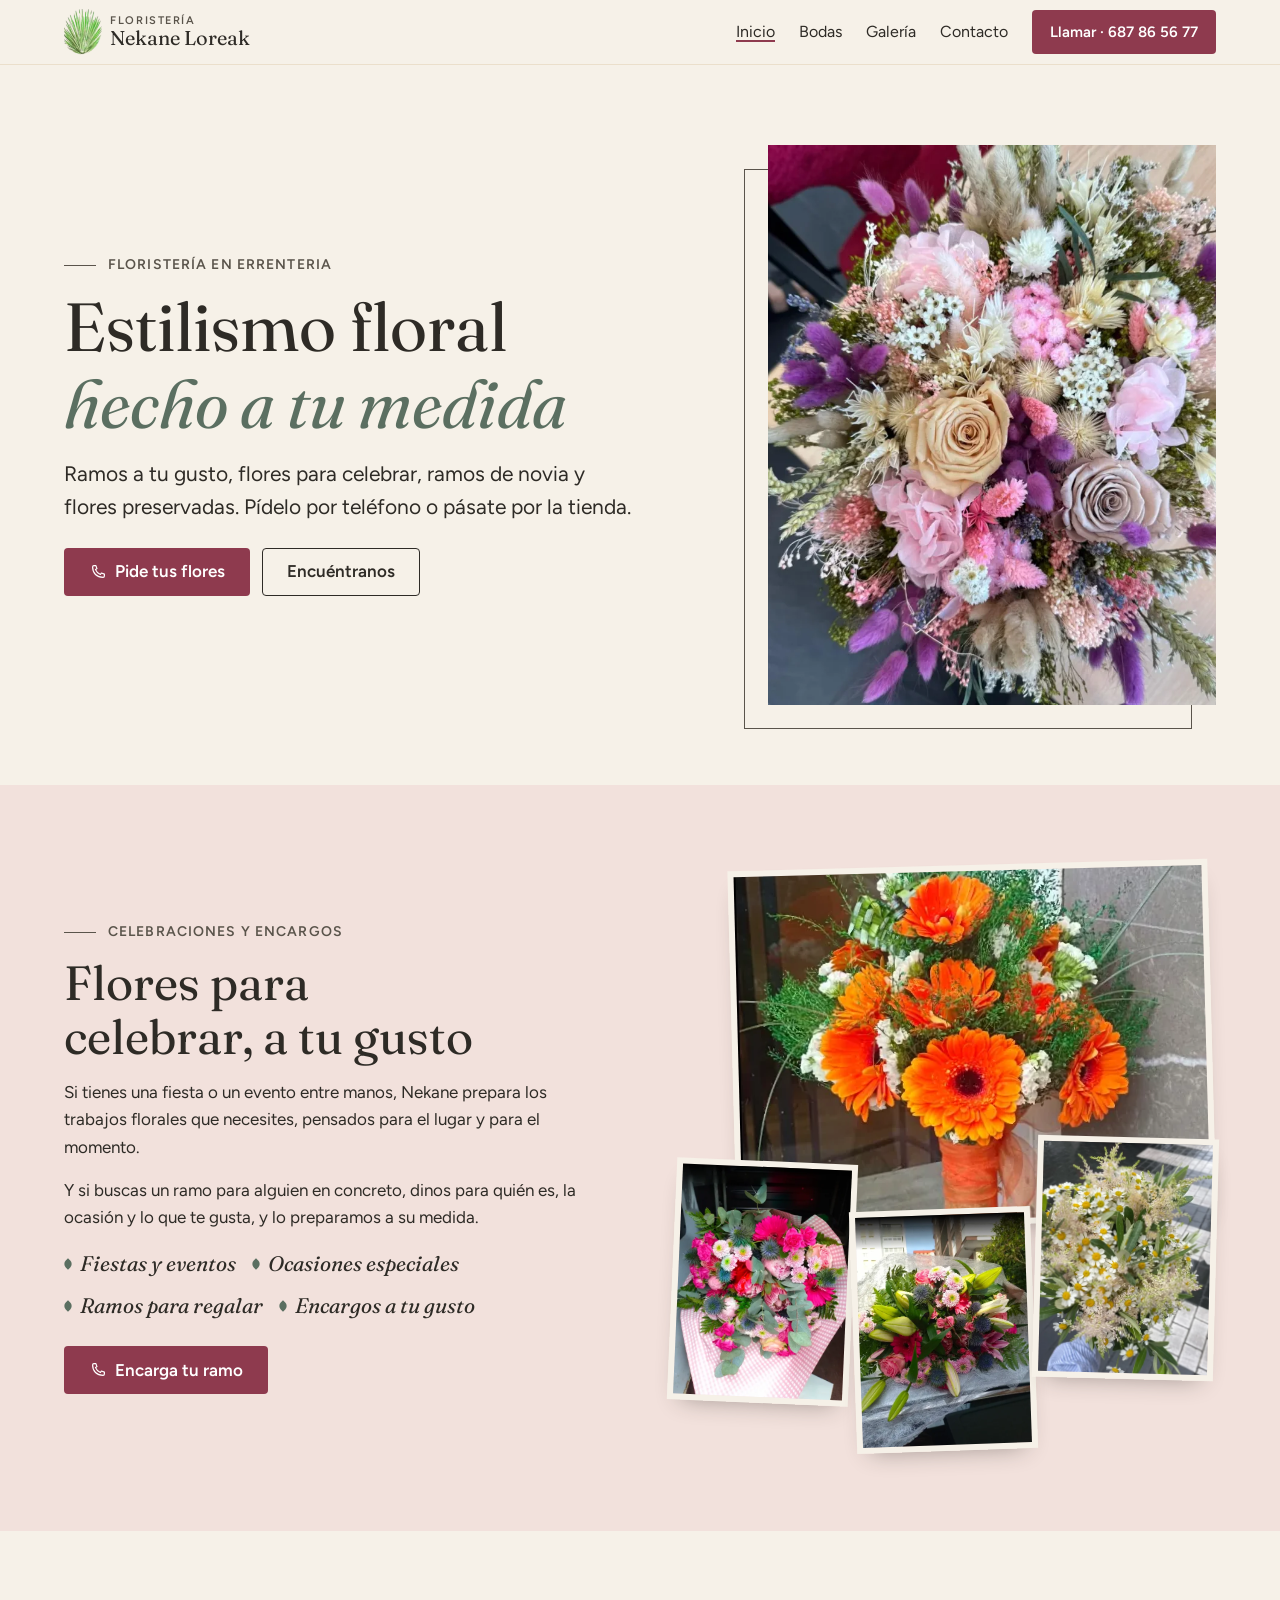
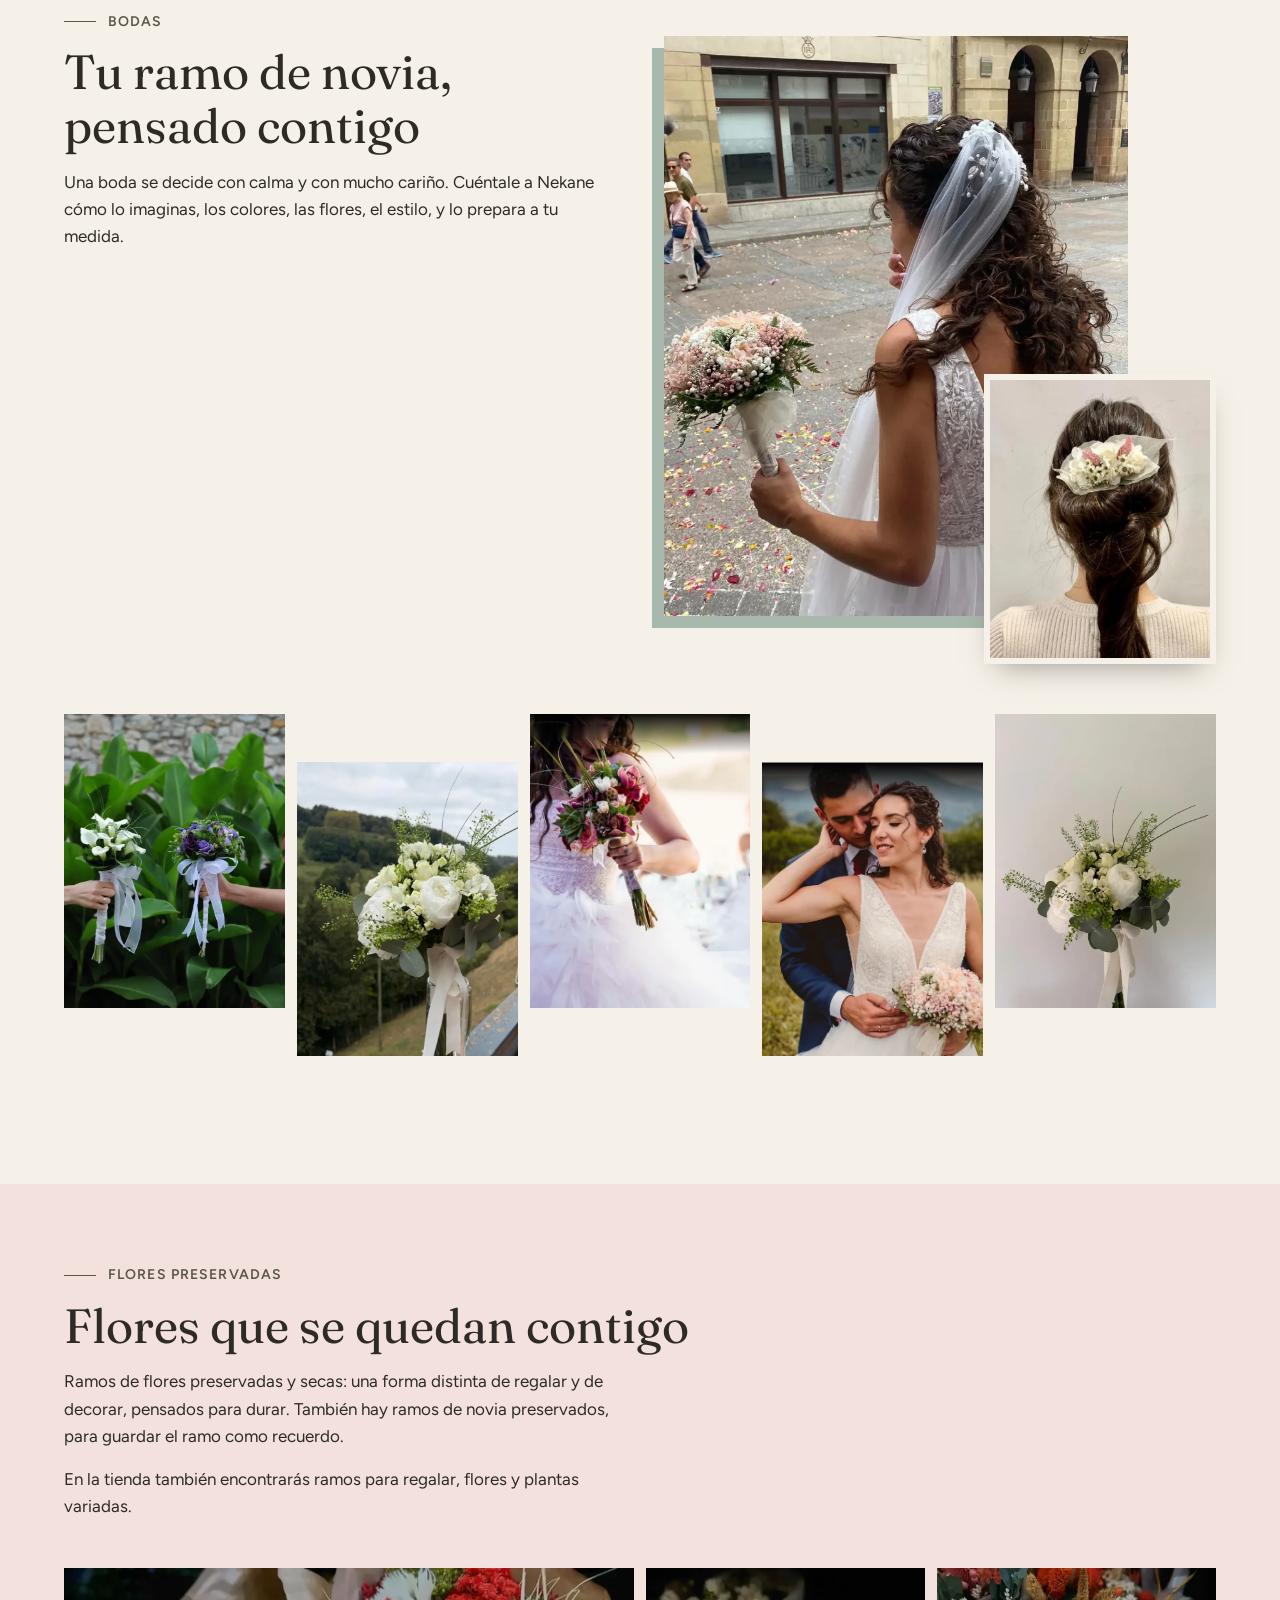
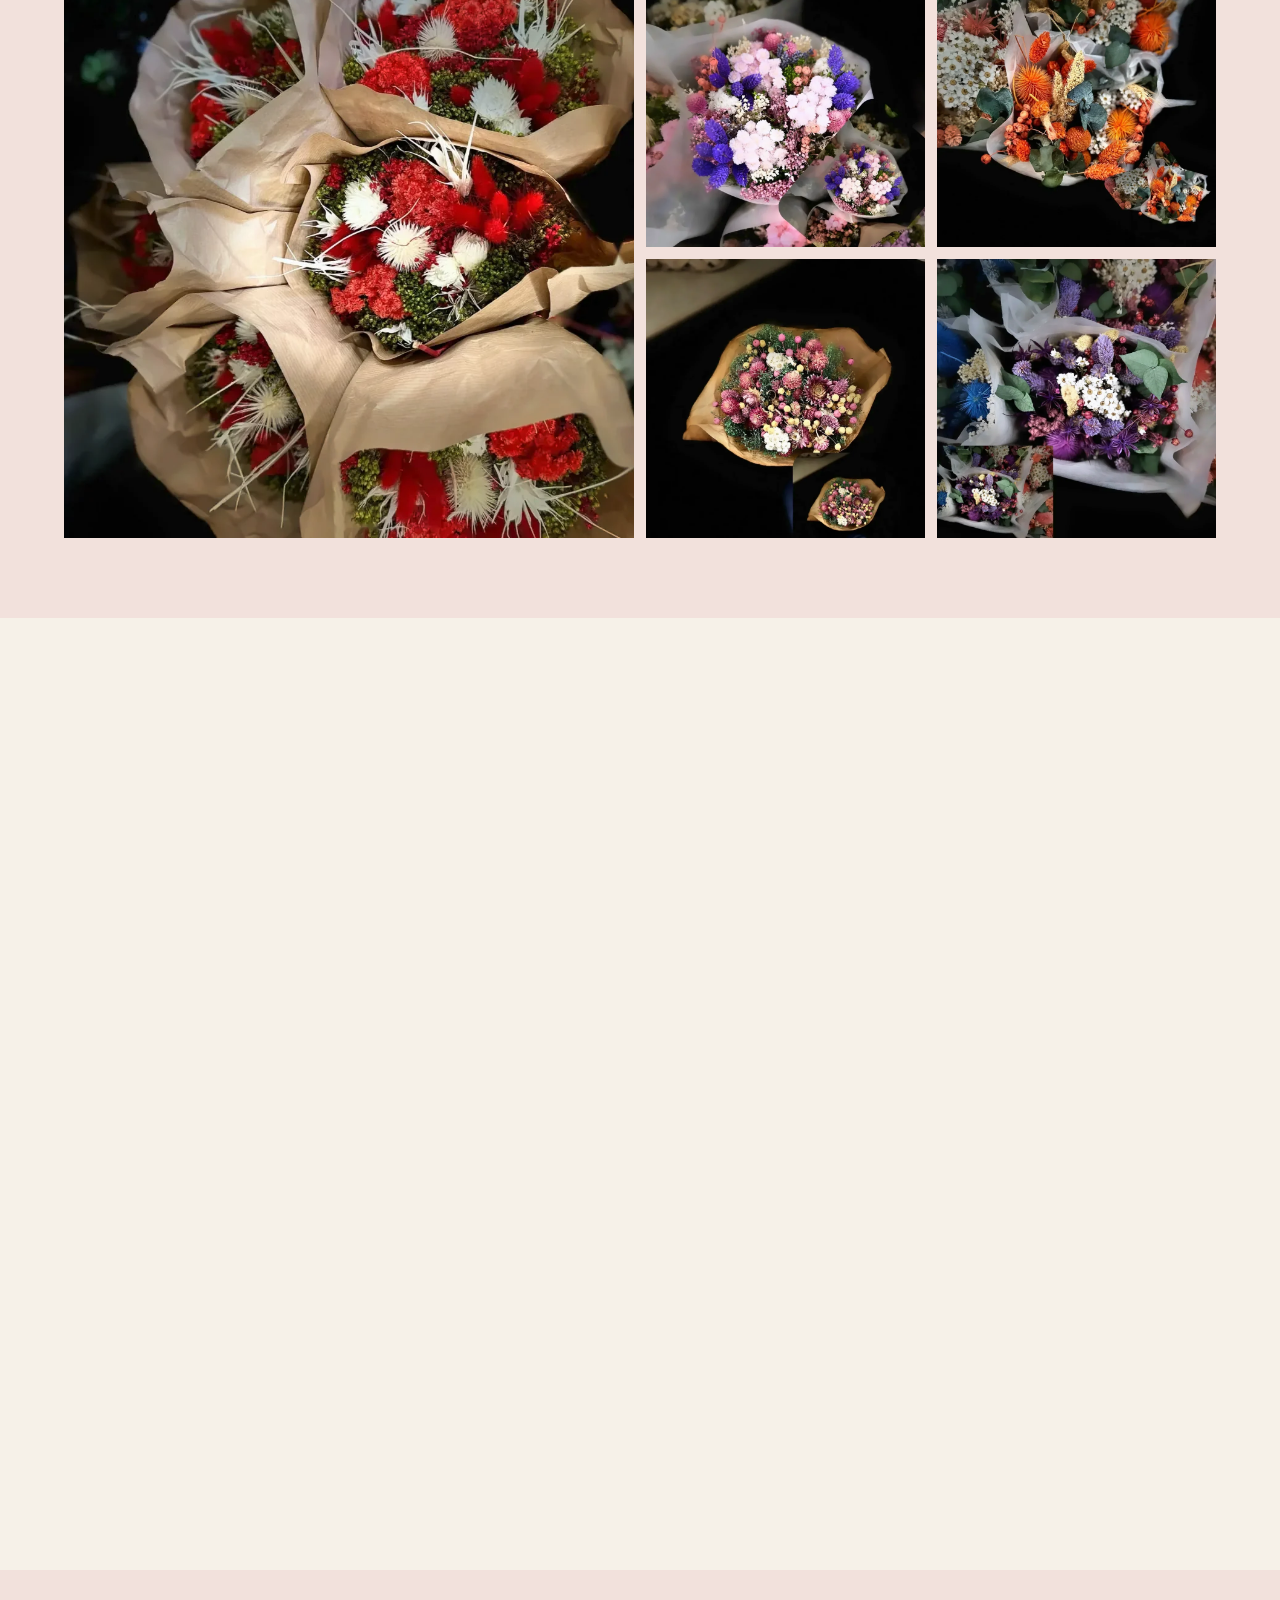
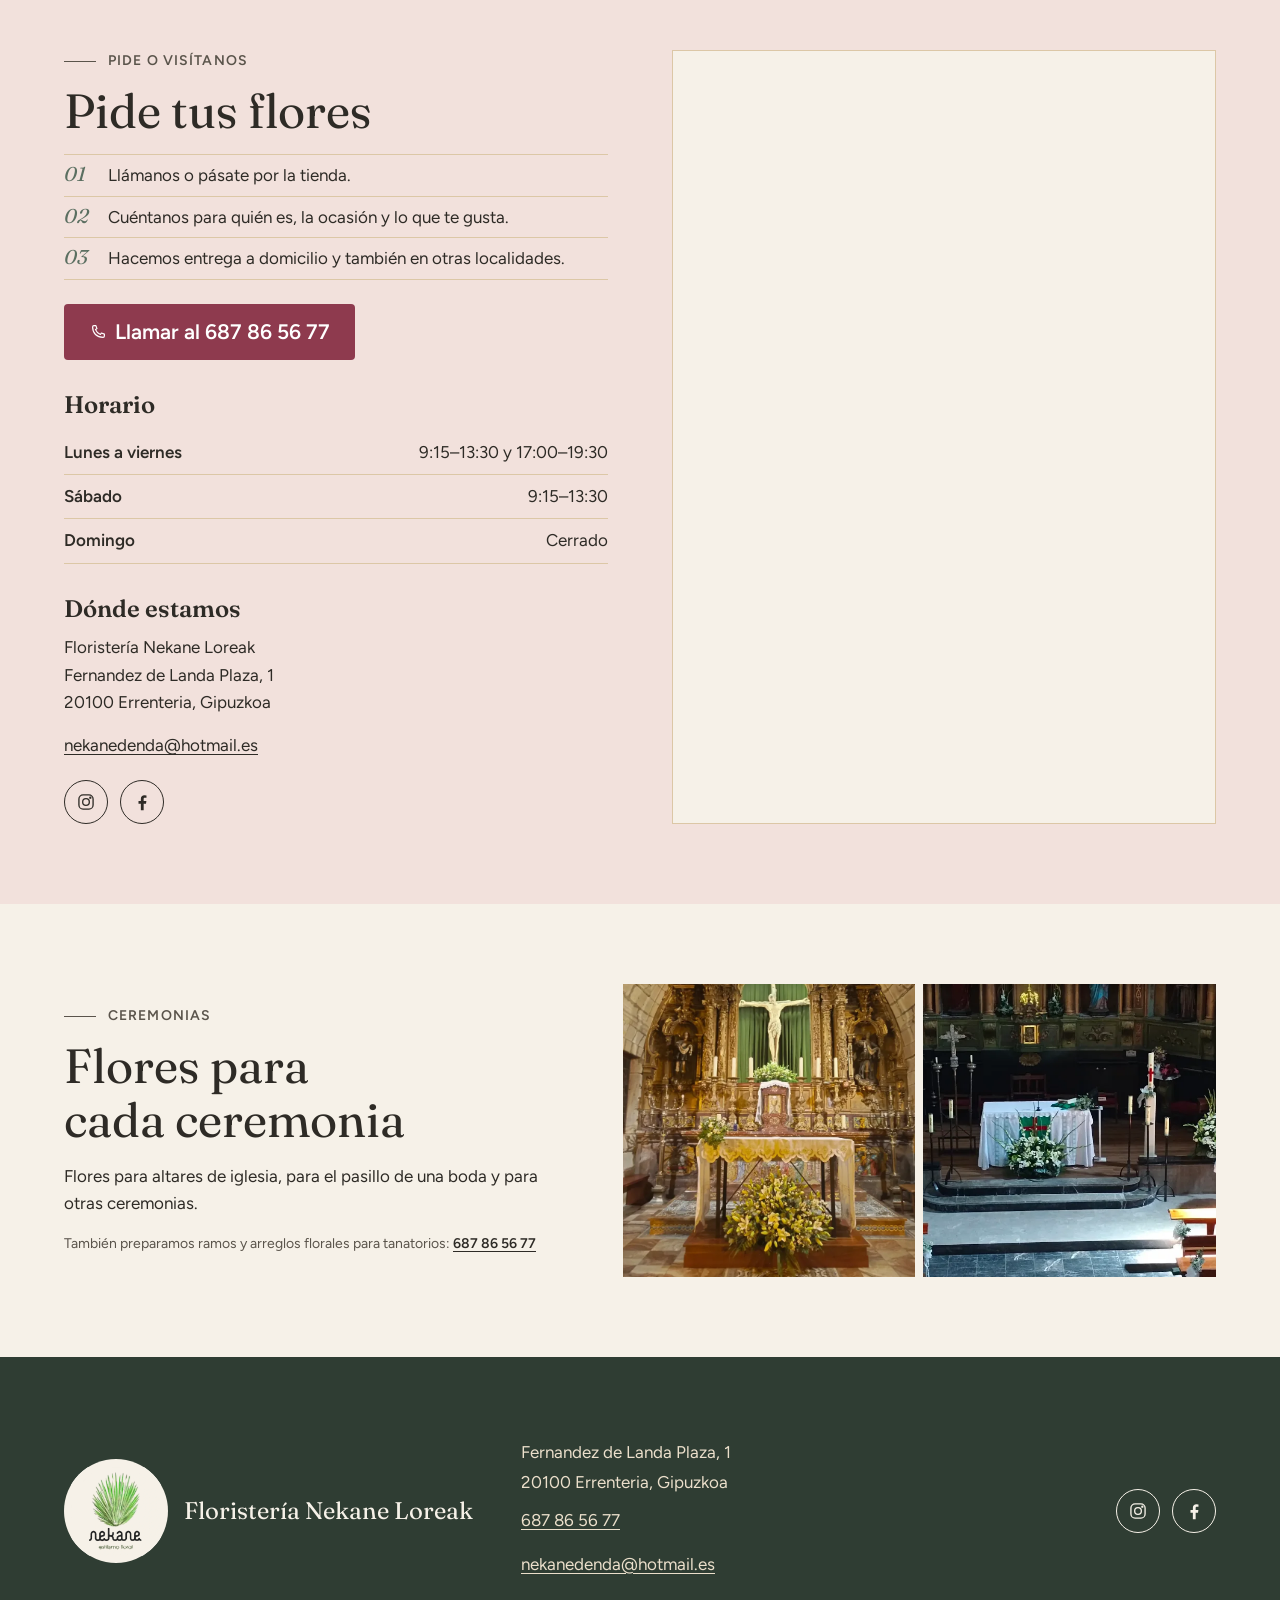
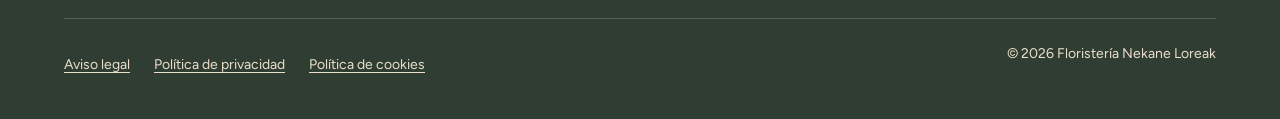
==== v2/index.html @ f1d02fc2 "Fase 2, paso 1: base de la v2 (varias páginas) - /v2/ con index, bodas, galeria, contacto y pendient" ====
<!doctype html>
<html lang="es">
<head>
  <meta charset="utf-8">
  <!-- Versión 2 (varias páginas). La one-page está en ../index.html. -->
  <meta name="viewport" content="width=device-width, initial-scale=1">
  <!-- Demo privada: que ningún buscador la indexe mientras no sea la web real. -->
  <meta name="robots" content="noindex, nofollow">
  <title>Floristería Nekane Loreak · Errenteria</title>
  <meta name="description" content="Floristería en Errenteria. Ramos de novia, flores para celebraciones, encargos personalizados, flores preservadas y arreglos para ceremonias y tanatorios. Pedidos por teléfono: 687 86 56 77.">
  <meta name="theme-color" content="#F6F1E8">
  <link rel="icon" href="../imagenes/logo.webp" type="image/webp">

  <!-- Google Fonts: preconnect para adelantar la conexión y display=swap para
       que el texto se vea con la fuente de sistema mientras carga.
       Solo los pesos que se usan: Fraunces 400, 400 cursiva y 600; Figtree 400 y 600. -->
  <link rel="preconnect" href="https://fonts.googleapis.com">
  <link rel="preconnect" href="https://fonts.gstatic.com" crossorigin>
  <link rel="stylesheet" href="https://fonts.googleapis.com/css2?family=Fraunces:ital,opsz,wght@0,9..144,400;0,9..144,600;1,9..144,400&amp;family=Figtree:wght@400;600&amp;display=swap">

  <link rel="stylesheet" href="styles.css">
  <script src="main.js" defer></script>
</head>
<body>
  <a class="saltar" href="#contenido">Saltar al contenido</a>

  <!-- ============================ CABECERA ============================ -->
  <header class="cabecera">
    <!-- El logo es cuadrado (palmera + nombre + lema): a tamaño de cabecera el
         nombre no se leería. Aquí se muestra solo la palmera, recortada por CSS,
         y el nombre en texto. El logo completo va en el pie. -->
    <a class="cabecera__marca" href="index.html">
      <span class="cabecera__simbolo">
        <img src="../imagenes/logo.webp" width="1200" height="1200" alt="">
      </span>
      <span class="cabecera__nombre">
        <span class="cabecera__tipo">Floristería</span>
        Nekane Loreak
      </span>
    </a>

    <!-- Orden en el HTML: Llamar, Menú y el panel del menú justo después del
         botón, para que con el tabulador se entre en el menú al abrirlo.
         En escritorio el CSS coloca los enlaces antes del botón Llamar. -->
    <a class="cabecera__llamar" href="tel:+34687865677">
      Llamar<span class="cabecera__numero">&nbsp;· 687 86 56 77</span>
    </a>

    <!-- Solo el icono de tres rayas: aria-label="Menú" le da el nombre que
         anuncia el lector de pantalla. El estado abierto/cerrado lo comunica
         aria-expanded, y el CSS se apoya en él. -->
    <button class="cabecera__menu" type="button" aria-label="Menú" aria-expanded="false" aria-controls="menu-principal">
      <span class="cabecera__icono" aria-hidden="true"><span></span><span></span><span></span></span>
    </button>

    <nav class="menu" id="menu-principal" aria-label="Principal">
      <ul class="menu__lista">
        <li><a href="index.html" aria-current="page">Inicio</a></li>
        <li><a href="bodas.html">Bodas</a></li>
        <li><a href="galeria.html">Galería</a></li>
        <li><a href="contacto.html">Contacto</a></li>
      </ul>
    </nav>
  </header>

  <main id="contenido">

    <!-- ============================ INICIO ============================ -->
    <section class="seccion inicio" id="inicio" aria-labelledby="inicio-titulo">
      <div class="inicio__texto">
        <p class="antetitulo">Floristería en Errenteria</p>
        <h1 id="inicio-titulo">Estilismo floral <em>hecho a tu medida</em></h1>
        <!-- Sin botones aquí: Llamar ya está siempre visible en la cabecera. -->
        <p class="entradilla">
          Ramos a tu gusto, flores para celebrar, ramos de novia y flores preservadas.
          Pídelo por teléfono o pásate por la tienda.
        </p>
        <div class="acciones">
          <a class="boton boton--llamar" href="tel:+34687865677"><svg class="icono" viewBox="0 0 24 24" aria-hidden="true" focusable="false"><path d="M6.6 3.5h2.6l1.4 4-1.9 1.3a11.5 11.5 0 0 0 6.5 6.5l1.3-1.9 4 1.4v2.6c0 1-.8 1.8-1.8 1.8C10.4 19.2 4.8 13.6 4.8 5.3c0-1 .8-1.8 1.8-1.8z"/></svg>Pide tus flores<span class="oculto"> (llamar al 687 86 56 77)</span></a>
          <a class="boton boton--secundario" href="#contacto">Encuéntranos</a>
        </div>
      </div>

      <figure class="inicio__figura">
        <!-- Primera imagen visible: sin loading="lazy" y con prioridad alta
             para que pinte cuanto antes. En móvil va de fondo, detrás del texto. -->
        <img class="inicio__foto" src="../imagenes/flores-deco5.webp" width="925" height="927" fetchpriority="high"
             alt="Ramo redondo de rosas, flores secas y espigas en tonos rosa, malva y crema">
      </figure>
    </section>

    <!-- ============================ CELEBRACIONES Y ENCARGOS ============================ -->
    <section class="seccion celebraciones" id="celebraciones" aria-labelledby="celebraciones-titulo">
      <div class="celebraciones__texto">
        <p class="antetitulo">Celebraciones y encargos</p>
        <h2 id="celebraciones-titulo">Flores para celebrar, a tu gusto</h2>
        <p>
          Si tienes una fiesta o un evento entre manos, Nekane prepara los trabajos
          florales que necesites, pensados para el lugar y para el momento.
        </p>
        <p>
          Y si buscas un ramo para alguien en concreto, dinos para quién es, la
          ocasión y lo que te gusta, y lo preparamos a su medida.
        </p>
        <!-- Ocasiones tomadas tal cual de los servicios confirmados en NEGOCIO.md. -->
        <ul class="ocasiones" aria-label="Ocasiones">
          <li>Fiestas y eventos</li>
          <li>Ocasiones especiales</li>
          <li>Ramos para regalar</li>
          <li>Encargos a tu gusto</li>
        </ul>
        <a class="boton boton--llamar" href="tel:+34687865677"><svg class="icono" viewBox="0 0 24 24" aria-hidden="true" focusable="false"><path d="M6.6 3.5h2.6l1.4 4-1.9 1.3a11.5 11.5 0 0 0 6.5 6.5l1.3-1.9 4 1.4v2.6c0 1-.8 1.8-1.8 1.8C10.4 19.2 4.8 13.6 4.8 5.3c0-1 .8-1.8 1.8-1.8z"/></svg>Encarga tu ramo<span class="oculto"> (llamar al 687 86 56 77)</span></a>
      </div>

      <!-- Orden: la primera es la grande; las siguientes, las pequeñas
           escalonadas. La cuarta solo aparece desde tablet. -->
      <div class="celebraciones__fotos">
        <img src="../imagenes/ramo-deco2.webp" width="480" height="578" loading="lazy"
             alt="Ramo de gerberas naranjas con flores blancas y verde, atado con cinta naranja">
        <img src="../imagenes/ramo-deco3.webp" width="486" height="630" loading="lazy"
             alt="Ramo de rosas, gerberas y cardos azules con eucalipto, envuelto en papel de cuadros rosa">
        <img src="../imagenes/ramo-deco4.webp" width="482" height="635" loading="lazy"
             alt="Ramo de liliums, rosas, crisantemos y cardos azules envuelto en papel blanco">
        <img src="../imagenes/flores-deco4.webp" width="691" height="929" loading="lazy"
             alt="Ramo de margaritas y astilbe con hojas verdes, sostenido sobre una calle">
      </div>
    </section>

    <!-- ============================ BODAS ============================ -->
    <section class="seccion bodas" id="bodas" aria-labelledby="bodas-titulo">
      <div class="bodas__intro">
        <p class="antetitulo">Bodas</p>
        <h2 id="bodas-titulo">Tu ramo de novia, pensado contigo</h2>
        <p>
          Una boda se decide con calma y con mucho cariño. Cuéntale a Nekane cómo
          lo imaginas, los colores, las flores, el estilo, y lo prepara a tu medida.
        </p>
      </div>

      <!-- Composición principal: la novia en grande y, sobre su esquina, un
           detalle (el tocado) como segunda foto que la acompaña. -->
      <div class="bodas__composicion">
        <img class="bodas__principal" src="../imagenes/ramo-boda8.webp" width="922" height="925" loading="lazy"
             alt="Novia de espaldas, con velo y un ramo de flores rosas y blancas, en una calle con pétalos en el suelo">
        <img class="bodas__detalle" src="../imagenes/ramo-deco5.webp" width="741" height="856" loading="lazy"
             alt="Tocado de flores secas blancas y rosas en un recogido de pelo">
      </div>

      <ul class="bodas__servicios">
        <li>
          <h3>Ramo de novia</h3>
          <p>Con las flores que elijas, pensado para ti y para tu día.</p>
        </li>
        <li>
          <h3>Ramo de novia preservado</h3>
          <p>Flores preservadas para guardar tu ramo como recuerdo de la boda.</p>
        </li>
        <li>
          <h3>Otros elementos florales</h3>
          <p>Además del ramo, Nekane prepara otros elementos florales para la boda.</p>
        </li>
      </ul>

      <div class="bodas__accion">
        <a class="boton boton--llamar" href="tel:+34687865677"><svg class="icono" viewBox="0 0 24 24" aria-hidden="true" focusable="false"><path d="M6.6 3.5h2.6l1.4 4-1.9 1.3a11.5 11.5 0 0 0 6.5 6.5l1.3-1.9 4 1.4v2.6c0 1-.8 1.8-1.8 1.8C10.4 19.2 4.8 13.6 4.8 5.3c0-1 .8-1.8 1.8-1.8z"/></svg>Cuéntanos tu boda<span class="oculto"> (llamar al 687 86 56 77)</span></a>
      </div>

      <!-- Galería deslizable. Cada foto es un enlace a la imagen: sin JS abre
           la foto; con JS, main.js la muestra en el visor leyendo el href (no
           hay rutas de imagen en main.js, así sirve igual en /v2/).
           Flechas superpuestas a media altura de la foto: al principio solo
           se ve la de la derecha; al deslizar aparece la de la izquierda, y al
           llegar al final desaparece la de la derecha. Llevan hidden porque
           sin JS no harían nada (con el dedo se desliza igual). -->
      <div class="galeria__marco">
        <ul class="galeria" id="galeria-bodas" aria-label="Más fotos de bodas">
          <li><a class="galeria__enlace" href="../imagenes/ramo-boda7.webp">
            <img src="../imagenes/ramo-boda7.webp" width="925" height="925" loading="lazy"
                 alt="Dos manos sosteniendo dos ramos, uno de calas blancas y otro de flores lilas, con lazos blancos">
          </a></li>
          <li><a class="galeria__enlace" href="../imagenes/ramo-boda1.webp">
            <img src="../imagenes/ramo-boda1.webp" width="692" height="925" loading="lazy"
                 alt="Ramo de novia de peonías blancas y eucalipto en un jarrón, con un valle verde al fondo">
          </a></li>
          <li><a class="galeria__enlace" href="../imagenes/ramo-boda5.webp">
            <img src="../imagenes/ramo-boda5.webp" width="692" height="628" loading="lazy"
                 alt="Novia con vestido de tul sosteniendo un ramo de orquídeas, rosas y flores rojas">
          </a></li>
          <li><a class="galeria__enlace" href="../imagenes/ramo-boda6.webp">
            <img src="../imagenes/ramo-boda6.webp" width="635" height="635" loading="lazy"
                 alt="Pareja de novios en el campo; la novia sostiene un ramo redondo de flores blancas y rosa pálido">
          </a></li>
          <li><a class="galeria__enlace" href="../imagenes/ramo-boda3.webp">
            <img src="../imagenes/ramo-boda3.webp" width="691" height="927" loading="lazy"
                 alt="Ramo de novia blanco con eucalipto y lazo, sobre una pared clara">
          </a></li>
        </ul>
        <button class="flecha flecha--anterior galeria__flecha" type="button" data-direccion="-1" aria-controls="galeria-bodas" aria-label="Foto anterior" hidden>
          <svg viewBox="0 0 24 24" aria-hidden="true" focusable="false"><path d="M9 5.5c2.6 2.6 4.6 4.6 6.5 6.5-1.9 1.9-3.9 3.9-6.5 6.5"/></svg>
        </button>
        <button class="flecha galeria__flecha" type="button" data-direccion="1" aria-controls="galeria-bodas" aria-label="Foto siguiente" hidden>
          <svg viewBox="0 0 24 24" aria-hidden="true" focusable="false"><path d="M9 5.5c2.6 2.6 4.6 4.6 6.5 6.5-1.9 1.9-3.9 3.9-6.5 6.5"/></svg>
        </button>
      </div>
    </section>

    <!-- ============================ FLORES PRESERVADAS ============================ -->
    <!-- Flores preservadas como servicio diferenciado, junto con los ramos para
         regalar y las plantas (estas solo en texto). -->
    <section class="seccion preservadas" id="preservadas" aria-labelledby="preservadas-titulo">
      <div class="preservadas__texto">
        <p class="antetitulo">Flores preservadas</p>
        <h2 id="preservadas-titulo">Flores que se quedan contigo</h2>
        <p>
          Ramos de flores preservadas y secas: una forma distinta de regalar y de
          decorar, pensados para durar. También hay ramos de novia preservados,
          para guardar el ramo como recuerdo.
        </p>
        <p>
          En la tienda también encontrarás ramos para regalar, flores y plantas
          variadas.
        </p>
      </div>

      <ul class="mosaico" aria-label="Ramos de flores preservadas y secas">
        <li><a class="galeria__enlace" href="../imagenes/flores-secas1.webp">
          <img src="../imagenes/flores-secas1.webp" width="922" height="922" loading="lazy"
               alt="Ramos de flores secas en rojo, verde y blanco envueltos en papel kraft">
        </a></li>
        <li><a class="galeria__enlace" href="../imagenes/flores-secas3.webp">
          <img src="../imagenes/flores-secas3.webp" width="922" height="923" loading="lazy"
               alt="Ramos de flores secas en lila, rosa y blanco envueltos en papel translúcido">
        </a></li>
        <li><a class="galeria__enlace" href="../imagenes/flores-secas5.webp">
          <img src="../imagenes/flores-secas5.webp" width="923" height="920" loading="lazy"
               alt="Ramos de flores secas en naranja y blanco con hojas de eucalipto">
        </a></li>
        <li><a class="galeria__enlace" href="../imagenes/flores-secas2.webp">
          <img src="../imagenes/flores-secas2.webp" width="922" height="921" loading="lazy"
               alt="Ramo de flores secas en rosa, blanco y amarillo envuelto en papel kraft">
        </a></li>
        <li><a class="galeria__enlace" href="../imagenes/flores-secas4.webp">
          <img src="../imagenes/flores-secas4.webp" width="922" height="925" loading="lazy"
               alt="Ramo de flores secas en morado, lila y blanco con hojas verdes">
        </a></li>
      </ul>
    </section>

    <!-- ============================ NEKANE (con reseñas) ============================ -->
    <section class="seccion nekane" id="nekane" aria-labelledby="nekane-titulo">
      <!-- En móvil el orden es título, foto y texto (la foto no aparece de
           golpe sin presentar); en escritorio, la foto va a la izquierda. -->
      <div class="nekane__cabecera">
        <p class="antetitulo">Quién está detrás</p>
        <h2 id="nekane-titulo">Nekane</h2>
      </div>

      <img class="nekane__foto" src="../imagenes/nekane.webp" width="922" height="922" loading="lazy"
           alt="Nekane sonriendo en su tienda, con un ramo de iris, gerberas y tulipanes en las manos">

      <div class="nekane__texto">
        <p>
          Nekane es la dueña y la florista de la tienda. Lleva años en Errenteria
          preparando ramos y encargos a la medida de cada persona: le cuentas qué
          buscas y para quién, y ella lo convierte en flores.
        </p>
        <!-- Dos acciones: llamar (principal) y ver su trabajo en Instagram. -->
        <div class="acciones">
          <a class="boton boton--llamar" href="tel:+34687865677"><svg class="icono" viewBox="0 0 24 24" aria-hidden="true" focusable="false"><path d="M6.6 3.5h2.6l1.4 4-1.9 1.3a11.5 11.5 0 0 0 6.5 6.5l1.3-1.9 4 1.4v2.6c0 1-.8 1.8-1.8 1.8C10.4 19.2 4.8 13.6 4.8 5.3c0-1 .8-1.8 1.8-1.8z"/></svg>Habla con Nekane<span class="oculto"> (llamar al 687 86 56 77)</span></a>
          <a class="boton boton--secundario" href="https://www.instagram.com/loradendanekane/?hl=es" rel="noopener" target="_blank"><svg class="icono" viewBox="0 0 24 24" aria-hidden="true" focusable="false"><rect x="3.5" y="3.5" width="17" height="17" rx="5"/><circle cx="12" cy="12" r="4"/><circle cx="17.2" cy="6.8" r="0.6" fill="currentColor"/></svg>Ver su trabajo en Instagram<span class="oculto"> (se abre en otra pestaña)</span></a>
        </div>
      </div>

      <!-- Reseñas literales tal como están en NEGOCIO.md. Sin fecha: la fuente
           solo da fechas relativas ("hace 1 año") que se quedarían desfasadas.
           La de Ainara es un fragmento literal, marcado con (…); el texto
           completo es la reseña 08 de NEGOCIO.md. -->
      <div class="nekane__resenas">
        <h3>Lo que cuentan sus clientes</h3>

        <figure class="resena">
          <blockquote>
            <p>Encantada con su trabajo me preparo el ramo de novia y fue un ramo preservado precioso. Nekane un encanto muy profesional y muy cercana (…)</p>
          </blockquote>
          <figcaption><cite>AINARA GIRALDOS</cite> · reseña en Google</figcaption>
        </figure>

        <figure class="resena">
          <blockquote>
            <p>Un lujo poder contar con esta floristería. Amables, profesionales, resolutivos y rápidos. Nekane un diez, amable y cariñosa. Gracias por todo. Seguiremos en contacto.</p>
          </blockquote>
          <figcaption><cite>María M. Ruiz</cite> · reseña en Google</figcaption>
        </figure>

        <figure class="resena">
          <blockquote>
            <p>La florista más amable y sonriente.<br>
            Siempre voy con placer.<br>
            Gracias!!</p>
          </blockquote>
          <figcaption><cite>Ana Schimbatoru</cite> · reseña en Google</figcaption>
        </figure>
      </div>
    </section>

    <!-- ============================ CONTACTO: PIDE O VISÍTANOS ============================ -->
    <section class="seccion contacto" id="contacto" aria-labelledby="contacto-titulo">
      <div class="contacto__datos">
        <p class="antetitulo">Pide o visítanos</p>
        <h2 id="contacto-titulo">Pide tus flores</h2>

        <!-- Cómo pedir, entre el título y el botón de llamada. El título
             "Pide tus flores" ya la presenta: el nombre queda en aria-label. -->
        <ol class="pedir" aria-label="Cómo pedir">
          <li>Llámanos o pásate por la tienda.</li>
          <li>Cuéntanos para quién es, la ocasión y lo que te gusta.</li>
          <li>Hacemos entrega a domicilio y también en otras localidades.</li>
        </ol>

        <a class="boton boton--llamar boton--grande" href="tel:+34687865677"><svg class="icono" viewBox="0 0 24 24" aria-hidden="true" focusable="false"><path d="M6.6 3.5h2.6l1.4 4-1.9 1.3a11.5 11.5 0 0 0 6.5 6.5l1.3-1.9 4 1.4v2.6c0 1-.8 1.8-1.8 1.8C10.4 19.2 4.8 13.6 4.8 5.3c0-1 .8-1.8 1.8-1.8z"/></svg>Llamar al 687 86 56 77</a>

        <h3>Horario</h3>
        <dl class="horario">
          <div><dt>Lunes a viernes</dt><dd>9:15–13:30 y 17:00–19:30</dd></div>
          <div><dt>Sábado</dt><dd>9:15–13:30</dd></div>
          <div><dt>Domingo</dt><dd>Cerrado</dd></div>
        </dl>

        <h3>Dónde estamos</h3>
        <address class="contacto__direccion">
          <p>
            Floristería Nekane Loreak<br>
            Fernandez de Landa Plaza, 1<br>
            20100 Errenteria, Gipuzkoa
          </p>
          <p><a href="mailto:nekanedenda@hotmail.es">nekanedenda@hotmail.es</a></p>
        </address>

        <ul class="redes">
          <li><a class="red" href="https://www.instagram.com/loradendanekane/?hl=es" rel="noopener" target="_blank" aria-label="Instagram (se abre en otra pestaña)"><svg viewBox="0 0 24 24" aria-hidden="true" focusable="false"><rect x="3.5" y="3.5" width="17" height="17" rx="5"/><circle cx="12" cy="12" r="4"/><circle cx="17.2" cy="6.8" r="0.6" fill="currentColor"/></svg></a></li>
          <li><a class="red" href="https://www.facebook.com/FloristeriaNekaneIrazu/?locale=es_ES" rel="noopener" target="_blank" aria-label="Facebook (se abre en otra pestaña)"><svg viewBox="0 0 24 24" aria-hidden="true" focusable="false"><path class="relleno" d="M14 22v-8h2.8l.45-3.3H14V8.6c0-.95.27-1.6 1.63-1.6h1.74V4.05A23 23 0 0 0 14.84 3.9c-2.5 0-4.2 1.52-4.2 4.32v2.48H7.8V14h2.84v8z"/></svg></a></li>
        </ul>
      </div>

      <div class="contacto__mapa">
        <!-- referrerpolicy: solo se envía el origen de la web a Google, no la URL completa. -->
        <iframe
          src="https://www.google.com/maps?q=Fernandez%20de%20Landa%20Plaza%2C%201%2C%2020100%20Errenteria%2C%20Gipuzkoa&amp;output=embed"
          width="600" height="450" loading="lazy"
          referrerpolicy="strict-origin-when-cross-origin"
          title="Mapa de Google con la ubicación de Floristería Nekane Loreak en Fernandez de Landa Plaza, 1, Errenteria"></iframe>
      </div>
    </section>

    <!-- ============================ CEREMONIAS ============================ -->
    <!-- Franja corta y sobria, al final (después de Contacto): el servicio de
         tanatorios está para quien lo busca (menú y teléfono), sin interrumpir
         el recorrido Nekane → Contacto. En el menú, Contacto sigue el último. -->
    <section class="seccion ceremonias" id="ceremonias" aria-labelledby="ceremonias-titulo">
      <div class="ceremonias__texto">
        <p class="antetitulo">Ceremonias</p>
        <h2 id="ceremonias-titulo">Flores para cada ceremonia</h2>
        <p>
          Flores para altares de iglesia, para el pasillo de una boda y para
          otras ceremonias.
        </p>
        <p class="ceremonias__nota">
          También preparamos ramos y arreglos florales para tanatorios:
          <a href="tel:+34687865677">687 86 56 77</a>
        </p>
      </div>

      <div class="ceremonias__fotos">
        <img src="../imagenes/flores-iglesia1.webp" width="782" height="797" loading="lazy"
             alt="Altar de una iglesia con un gran centro de liliums amarillos y flores blancas">
        <img src="../imagenes/flores-iglesia2.webp" width="843" height="563" loading="lazy"
             alt="Altar y bancos de una iglesia decorados con flores blancas">
      </div>
    </section>

  </main>

  <!-- ============================ PIE ============================ -->
  <footer class="pie">
    <!-- Logo completo dentro de un medallón crema: el logo tiene fondo blanco
         y sobre el verde del pie se vería un cuadrado; en el medallón, el
         blanco se funde con el crema (mix-blend-mode: multiply). -->
    <div class="pie__marca">
      <span class="pie__logo">
        <img src="../imagenes/logo.webp" width="1200" height="1200" loading="lazy" alt="Nekane, estilismo floral">
      </span>
      <p class="pie__nombre">Floristería Nekane Loreak</p>
    </div>

    <address class="pie__datos">
      Fernandez de Landa Plaza, 1<br>
      20100 Errenteria, Gipuzkoa<br>
      <a href="tel:+34687865677">687 86 56 77</a><br>
      <a href="mailto:nekanedenda@hotmail.es">nekanedenda@hotmail.es</a>
    </address>

    <ul class="redes pie__redes">
      <li><a class="red" href="https://www.instagram.com/loradendanekane/?hl=es" rel="noopener" target="_blank" aria-label="Instagram (se abre en otra pestaña)"><svg viewBox="0 0 24 24" aria-hidden="true" focusable="false"><rect x="3.5" y="3.5" width="17" height="17" rx="5"/><circle cx="12" cy="12" r="4"/><circle cx="17.2" cy="6.8" r="0.6" fill="currentColor"/></svg></a></li>
      <li><a class="red" href="https://www.facebook.com/FloristeriaNekaneIrazu/?locale=es_ES" rel="noopener" target="_blank" aria-label="Facebook (se abre en otra pestaña)"><svg viewBox="0 0 24 24" aria-hidden="true" focusable="false"><path class="relleno" d="M14 22v-8h2.8l.45-3.3H14V8.6c0-.95.27-1.6 1.63-1.6h1.74V4.05A23 23 0 0 0 14.84 3.9c-2.5 0-4.2 1.52-4.2 4.32v2.48H7.8V14h2.84v8z"/></svg></a></li>
    </ul>

    <div class="pie__final">
      <!-- Textos legales pendientes: los aporta el negocio. -->
      <ul class="pie__legal">
        <li><a href="pendiente.html">Aviso legal</a></li>
        <li><a href="pendiente.html">Política de privacidad</a></li>
        <li><a href="pendiente.html">Política de cookies</a></li>
      </ul>
      <p class="pie__copy">© 2026 Floristería Nekane Loreak</p>
    </div>
  </footer>

</body>
</html>
---- v2/styles.css ----
/* ==========================================================================
   Floristería Nekane Loreak — styles.css (v2)
   Versión 2 (varias páginas): copia de la one-page (tag onepage-v1) que
   evoluciona por separado; la one-page no se toca.

   Mobile-first: los estilos base son para móvil; las media queries
   (min-width) adaptan a pantallas más grandes.

   Índice
   1. Variables
   2. Base y reset
   3. Utilidades y accesibilidad
   4. Componentes compartidos (botones, antetítulo, horario, reseña,
      galería deslizable, botón de flecha y visor de fotos)
   5. Secciones, en el orden de la página (cada una autocontenida, para poder
      pasar a página en la v2): cabecera, inicio, celebraciones, bodas,
      preservadas, nekane, contacto, ceremonias y pie
   ========================================================================== */


/* 1. Variables
   ========================================================================== */
:root {
  /* Paleta sacada de las fotos. Contrastes WCAG medidos:
     tinta/crema 12,5:1 · tinta-suave/crema 6,7:1 · crema/bosque 10,2:1
     blanco/baya 7,3:1 · tinta/kraft 8,6:1 */
  --crema: #F6F1E8;          /* lazo y peonías: fondo principal */
  --tinta: #2E2B26;          /* texto */
  --tinta-suave: #5A544B;    /* texto secundario */
  --kraft: #DCC7A6;          /* papel de envolver: etiquetas y bloques */
  --kraft-claro: #EBDFCB;
  --eucalipto: #A9B8AC;      /* superficies */
  --eucalipto-oscuro: #5B6F61; /* 4,8:1 sobre crema: solo texto grande o detalles */
  --bosque: #2F3D33;         /* montes de fondo: sección oscura */
  --baya: #8E3A4E;           /* acción principal (llamar) */
  --baya-oscura: #722C3E;
  --rosa: #F2E1DC;           /* rosa empolvado: fondo alterno de secciones
                                tinta 11,1:1 · tinta-suave 5,9:1 · baya 5,8:1 */
  --blanco: #FFFFFF;

  /* Tipografía */
  --fuente-titulos: "Fraunces", Georgia, "Times New Roman", serif;
  --fuente-texto: "Figtree", system-ui, -apple-system, "Segoe UI", sans-serif;

  /* Escala fluida: crece con el ancho de pantalla entre un mínimo y un máximo. */
  --texto-sm: 0.875rem;
  --texto-base: 1.0625rem;                                /* 17 px: cómodo en móvil */
  --texto-lg: clamp(1.125rem, 1.05rem + 0.4vw, 1.3125rem);
  --titulo-3: clamp(1.25rem, 1.15rem + 0.5vw, 1.5rem);
  --titulo-2: clamp(1.875rem, 1.45rem + 2vw, 3rem);
  --titulo-1: clamp(2.375rem, 1.7rem + 3.4vw, 4.25rem);

  /* Espaciados */
  --esp-1: 0.25rem;
  --esp-2: 0.5rem;
  --esp-3: 0.75rem;
  --esp-4: 1rem;
  --esp-5: 1.5rem;
  --esp-6: 2rem;
  --esp-7: 3rem;
  --esp-8: 4rem;
  --seccion: clamp(3rem, 2rem + 4vw, 5rem);  /* aire vertical de cada sección (se suma al de la siguiente) */
  --margen: 1rem;                                  /* margen lateral en móvil (16 px) */

  /* Medidas */
  --ancho-max: 72rem;
  --ancho-texto: 36rem;
  --toque: 3rem;          /* 48 px: zona táctil mínima cómoda */
  --radio: 4px;
  --alto-cabecera: 4rem;
}


/* 2. Base y reset
   ========================================================================== */
*,
*::before,
*::after {
  box-sizing: border-box;
}

html {
  -webkit-text-size-adjust: 100%;
  text-size-adjust: 100%;
  /* Al saltar a una sección desde el menú, que el título no quede tapado
     por la cabecera fija. */
  scroll-padding-top: calc(var(--alto-cabecera) + var(--esp-4));
}

/* Desplazamiento suave solo si la persona no ha pedido menos movimiento. */
@media (prefers-reduced-motion: no-preference) {
  html {
    scroll-behavior: smooth;
  }
}

body {
  margin: 0;
  background: var(--crema);
  color: var(--tinta);
  font-family: var(--fuente-texto);
  font-size: var(--texto-base);
  line-height: 1.6;
}

h1, h2, h3 {
  margin: 0 0 var(--esp-4);
  font-family: var(--fuente-titulos);
  font-weight: 400;
  line-height: 1.12;
  text-wrap: balance;
}

h1 { font-size: var(--titulo-1); }
h2 { font-size: var(--titulo-2); }
h3 { font-size: var(--titulo-3); font-weight: 600; }

p {
  margin: 0 0 var(--esp-4);
  max-width: var(--ancho-texto);
}

ul,
ol {
  margin: 0;
  padding: 0;
}

img,
iframe {
  display: block;
  max-width: 100%;
}

img {
  height: auto;
}

a {
  color: inherit;
  text-decoration-thickness: 1px;
  text-underline-offset: 0.2em;
}

address {
  font-style: normal;
}

blockquote,
figure {
  margin: 0;
}


/* 3. Utilidades y accesibilidad
   ========================================================================== */

/* Foco visible y consistente en toda la web (solo con teclado). */
:focus-visible {
  outline: 3px solid var(--baya);
  outline-offset: 3px;
}

/* Oculto a la vista pero leído por lectores de pantalla. */
.oculto {
  position: absolute;
  width: 1px;
  height: 1px;
  overflow: hidden;
  clip: rect(0 0 0 0);
  clip-path: inset(50%);
  white-space: nowrap;
}

/* Enlace "Saltar al contenido": aparece al recibir foco con el tabulador. */
.saltar {
  position: absolute;
  left: var(--margen);
  top: -100px;
  z-index: 100;
  padding: var(--esp-3) var(--esp-4);
  background: var(--tinta);
  color: var(--crema);
}

.saltar:focus {
  top: var(--esp-2);
}

/* Respeto a quien pide menos movimiento: sin scroll suave ni animaciones. */
@media (prefers-reduced-motion: reduce) {
  *,
  *::before,
  *::after {
    animation-duration: 0.01ms !important;
    animation-iteration-count: 1 !important;
    transition-duration: 0.01ms !important;
    scroll-behavior: auto !important;
  }
}


/* Animaciones de entrada: main.js marca con .revelar los bloques de cada
   sección y les añade .es-visible al entrar en pantalla. Solo con JS y solo
   si la persona no ha pedido menos movimiento: sin JS no se oculta nada. */
@media (prefers-reduced-motion: no-preference) {
  .revelar {
    opacity: 0;
    translate: 0 1.5rem;
    transition: opacity 0.7s ease, translate 0.7s ease;
    transition-delay: var(--retraso, 0s);
  }

  .revelar.es-visible {
    opacity: 1;
    translate: 0 0;
  }
}


/* 4. Componentes compartidos
   ========================================================================== */

/* Botones: altura mínima de 48 px para tocar cómodo en móvil. */
.boton {
  display: inline-flex;
  align-items: center;
  justify-content: center;
  gap: var(--esp-2);
  min-height: var(--toque);
  padding: var(--esp-2) var(--esp-5);
  border: 1px solid transparent;
  border-radius: var(--radio);
  font-weight: 600;
  text-decoration: none;
}

.boton--llamar {
  background: var(--baya);
  color: var(--blanco);
}

.boton--llamar:hover {
  background: var(--baya-oscura);
}

.boton--secundario {
  border-color: currentColor;
}

/* Icono de teléfono en los botones que llaman: deja claro que el botón
   llama aunque el texto no lo diga ("Pide tus flores"). */
.boton .icono {
  flex: none;
  width: 1.125rem;
  height: 1.125rem;
  fill: none;
  stroke: currentColor;
  stroke-width: 1.6;
  stroke-linejoin: round;
}

/* Botón de llamada al final de un texto de sección. */
.nekane__texto .acciones {
  margin-top: var(--esp-2);
}

/* Icono redondo de red social (contacto y pie): 44 × 44 px de zona táctil. */
.red {
  display: inline-grid;
  place-items: center;
  width: 2.75rem;
  height: 2.75rem;
  border: 1px solid currentColor;
  border-radius: 50%;
}

.red svg {
  width: 1.25rem;
  height: 1.25rem;
  fill: none;
  stroke: currentColor;
  stroke-width: 1.6;
}

.red .relleno {
  fill: currentColor;
  stroke: none;
}

@media (prefers-reduced-motion: no-preference) {
  .red {
    transition: background-color 0.2s ease, color 0.2s ease;
  }
}

.red:hover {
  background: var(--tinta);
  color: var(--crema);
}

.acciones {
  display: flex;
  flex-wrap: wrap;
  gap: var(--esp-3);
}

/* Antetítulo: etiqueta pequeña sobre cada título de sección, con un trazo
   fino delante, como el tallo de una flor. */
.antetitulo {
  display: flex;
  align-items: center;
  gap: var(--esp-3);
  margin-bottom: var(--esp-3);
  font-size: var(--texto-sm);
  font-weight: 600;
  letter-spacing: 0.08em;
  text-transform: uppercase;
  color: var(--tinta-suave);
}

.antetitulo::before {
  content: "";
  flex: none;
  width: 2rem;
  height: 1px;
  background: currentColor;
}

.entradilla {
  font-size: var(--texto-lg);
}

/* Horario: lista de definiciones día / horas. */
.horario {
  margin: 0 0 var(--esp-5);
}

.horario div {
  display: flex;
  flex-wrap: wrap;
  justify-content: space-between;
  gap: 0 var(--esp-4);
  padding: var(--esp-2) 0;
  border-bottom: 1px solid var(--kraft);
}

.horario dt {
  font-weight: 600;
}

.horario dd {
  margin: 0;
}

/* Reseña */
.resena blockquote p {
  font-family: var(--fuente-titulos);
  font-style: italic;
  font-size: var(--texto-lg);
}

/* Los nombres se muestran tal como vienen de la fuente; las mayúsculas por CSS
   igualan visualmente los que llegan en mayúsculas y los que no. */
.resena figcaption {
  font-size: var(--texto-sm);
  font-weight: 600;
  letter-spacing: 0.08em;
  text-transform: uppercase;
  color: var(--tinta-suave);
}

.resena cite {
  font-style: normal;
}


/* --- Galería deslizable --------------------------------------------------- */

/* Móvil y tablet: fila horizontal que se desliza con el dedo y se detiene en
   cada foto (scroll-snap). Llega hasta los bordes de la pantalla y deja ver
   el principio de la siguiente foto, que invita a deslizar. */
.galeria {
  list-style: none;
  display: flex;
  gap: var(--esp-3);
  margin-inline: calc(-1 * var(--margen));
  padding: 0 var(--margen) var(--esp-2);
  overflow-x: auto;
  scroll-snap-type: x mandatory;
  scroll-padding-inline: var(--margen);
  overscroll-behavior-x: contain;
  scrollbar-width: thin;
  scrollbar-color: var(--kraft) transparent;
}

.galeria li {
  flex: 0 0 72%;
  scroll-snap-align: start;
}

/* Todas las fotos de la galería al mismo formato vertical (3:4). */
.galeria img {
  width: 100%;
  aspect-ratio: 3 / 4;
  object-fit: cover;
}

/* Enlace de cada foto (también en el mosaico): abre el visor. */
.galeria__enlace {
  display: block;
  overflow: hidden;
  cursor: zoom-in;
}

@media (prefers-reduced-motion: no-preference) {
  .galeria__enlace img {
    transition: transform 0.4s ease;
  }

  .galeria__enlace:hover img {
    transform: scale(1.03);
  }
}

/* Marco de la galería: referencia para colocar las flechas encima. */
.galeria__marco {
  position: relative;
}

/* Flechas superpuestas a media altura de la foto, en crema para que se vean
   sobre cualquier imagen. main.js añade .es-oculta a la que no lleva a
   ningún sitio (al principio, la izquierda; al final, la derecha). */
.galeria__marco .galeria__flecha {
  position: absolute;
  z-index: 1;
  top: calc(50% - 1.375rem - var(--esp-1));   /* centrada en la foto */
  width: 2.75rem;
  height: 2.75rem;
  background: var(--crema);
  color: var(--tinta);
  box-shadow: 0 4px 14px rgb(46 43 38 / 0.3);
}

.galeria__marco .galeria__flecha.flecha--anterior {
  left: var(--esp-1);
}

.galeria__marco .galeria__flecha:not(.flecha--anterior) {
  right: var(--esp-1);
}

.galeria__marco .galeria__flecha:not(:disabled):hover {
  background: var(--kraft);
}

/* Oculta pero animable (opacity) y fuera del tabulador (visibility). */
.galeria__marco .galeria__flecha.es-oculta {
  opacity: 0;
  visibility: hidden;
}

@media (prefers-reduced-motion: no-preference) {
  .galeria__marco .galeria__flecha {
    transition: opacity 0.25s ease, visibility 0.25s ease, background-color 0.2s ease, scale 0.2s ease;
  }
}


/* --- Botón de flecha y contador (galería y visor) ------------------------- */

/* Botón redondo sólido con un chevron curvo de trazo fino: con presencia,
   pero sin la dureza de una flecha de sistema. */
.flecha {
  display: inline-grid;
  place-items: center;
  flex: none;
  width: 3.25rem;
  height: 3.25rem;
  padding: 0;
  border: 0;
  border-radius: 50%;
  background: var(--tinta);
  color: var(--crema);
  cursor: pointer;
}

.flecha svg {
  width: 1.375rem;
  height: 1.375rem;
  fill: none;
  stroke: currentColor;
  stroke-width: 1.8;
  stroke-linecap: round;
  stroke-linejoin: round;
}

/* La flecha "anterior" es la misma, girada. */
.flecha--anterior svg {
  transform: scaleX(-1);
}

.flecha:not(:disabled):hover {
  background: var(--eucalipto-oscuro);
}

@media (prefers-reduced-motion: no-preference) {
  .flecha {
    transition: background-color 0.2s ease, scale 0.2s ease;
  }

  .flecha:not(:disabled):hover {
    scale: 1.06;
  }
}

.flecha:disabled {
  opacity: 0.25;
  cursor: default;
}

/* Contador "02 / 05" en la cursiva de los títulos. Cifras de ancho fijo para
   que no baile al cambiar de número. */
.contador {
  min-width: 4.5em;
  font-family: var(--fuente-titulos);
  font-style: italic;
  font-size: 1.25rem;
  font-variant-numeric: tabular-nums;
  text-align: center;
}

@media (min-width: 48em) {
  .galeria li {
    flex-basis: 40%;
  }
}

/* Escritorio: las cinco fotos caben a la vez, con alturas alternas, como en
   una pasarela; deja de deslizar y sobran las flechas. */
@media (min-width: 64em) {
  .galeria {
    display: grid;
    grid-template-columns: repeat(5, 1fr);
    align-items: start;
    margin-inline: 0;
    padding: 0 0 var(--esp-7);
    overflow: visible;
  }

  .galeria li:nth-child(even) {
    margin-top: var(--esp-7);
  }

  .galeria__marco .galeria__flecha {
    display: none;
  }
}


/* --- Visor de fotos ---------------------------------------------------------
   Lo crea main.js con un <dialog> nativo: el navegador ya se encarga de
   mantener el foco dentro, de cerrarlo con Escape y de bloquear el resto.
   Las fotos van en una tira horizontal con scroll-snap: al deslizar, la foto
   sigue al dedo (con la inercia nativa del móvil) y se asienta en la
   siguiente, igual que la galería de la página. */
.visor {
  width: 100%;
  max-width: none;
  height: 100%;
  max-height: none;
  margin: 0;
  padding: var(--esp-4) 0;
  border: 0;
  background: #1F1C19;   /* opaco: que no se vea la página de detrás */
  color: var(--crema);
}

.visor[open] {
  display: grid;
  grid-template-rows: auto 1fr auto;
  gap: var(--esp-3);
}

.visor::backdrop {
  background: transparent;
}

/* Mientras el visor está abierto, la página de detrás no se desplaza. */
html:has(.visor[open]) {
  overflow: hidden;
}

.visor__barra,
.visor__pie {
  display: flex;
  align-items: center;
  padding-inline: var(--esp-4);
}

.visor__barra {
  justify-content: flex-end;
}

.visor__pie {
  justify-content: center;
  gap: var(--esp-4);
}

/* Sobre el fondo oscuro, botones crema con la flecha oscura. */
.visor .flecha {
  background: var(--crema);
  color: var(--tinta);
}

.visor .flecha:not(:disabled):hover {
  background: var(--kraft);
}

/* Tira de fotos: cada diapositiva ocupa todo el ancho. */
.visor__pista {
  list-style: none;
  display: flex;
  min-height: 0;          /* permite que las fotos encojan dentro del grid */
  overflow-x: auto;
  overflow-y: hidden;     /* solo se desliza en horizontal */
  scroll-snap-type: x mandatory;
  overscroll-behavior-x: contain;
  scrollbar-width: none;
}

.visor__pista::-webkit-scrollbar {
  display: none;
}

/* Flex (no grid) a propósito: así el max-height: 100% de la foto se calcula
   sobre el alto real de la diapositiva. Con grid, el navegador no tenía un
   alto de referencia y la foto salía a tamaño real, más alta que la
   pantalla en portátiles (medido a 1280 × 800: 922 px de foto en 648 px). */
.visor__diapositiva {
  flex: 0 0 100%;
  display: flex;
  align-items: center;
  justify-content: center;
  padding-inline: var(--esp-4);
  scroll-snap-align: center;
  scroll-snap-stop: always;   /* una foto por gesto, sin saltarse ninguna */
}

/* En escritorio, un poco de aire alrededor de la foto. */
@media (min-width: 64em) {
  .visor__diapositiva {
    padding-block: var(--esp-5);
  }
}

.visor__diapositiva img {
  max-width: 100%;
  max-height: 100%;
  width: auto;
  height: auto;
  object-fit: contain;
  user-select: none;
}

/* Cerrar: aspa de líneas finas, a juego con las flechas. */
.visor__cerrar {
  display: grid;
  place-items: center;
  width: var(--toque);
  height: var(--toque);
  padding: 0;
  border: 0;
  background: transparent;
  color: inherit;
  cursor: pointer;
}

.visor__cerrar svg {
  width: 1.25rem;
  height: 1.25rem;
  fill: none;
  stroke: currentColor;
  stroke-width: 1.25;
  stroke-linecap: round;
}

.visor :focus-visible {
  outline-color: var(--crema);
}

@media (prefers-reduced-motion: no-preference) {
  .visor[open] {
    animation: visor-aparece 0.2s ease;
  }
}

@keyframes visor-aparece {
  from { opacity: 0; }
}


/* 5. Secciones
   ========================================================================== */

/* Contenedor común de sección: el fondo ocupa todo el ancho de la pantalla y
   el contenido se limita con el relleno lateral (16 px en móvil; en pantallas
   grandes, lo que sobre a cada lado del ancho máximo). */
.seccion {
  padding-block: var(--seccion);
  padding-inline: max(var(--margen), (100% - var(--ancho-max)) / 2);
}

/* Fondos de sección: rosa y crema alternos de principio a fin.
   - Rosa empolvado: Celebraciones, Preservadas y Contacto.
   - Crema (el fondo de la página, sin regla propia): portada, Bodas, Nekane
     y Ceremonias.
   Ceremonias va al final, después de Contacto, para que la alternancia sea
   perfecta y para que Nekane (confianza) enlace directamente con Contacto
   (la llamada a la acción). */
.celebraciones,
.preservadas,
.contacto {
  background: var(--rosa);
}


/* --- Cabecera ------------------------------------------------------------ */
.cabecera {
  position: sticky;
  top: 0;
  z-index: 50;
  display: flex;
  align-items: center;
  gap: var(--esp-2);
  min-height: var(--alto-cabecera);
  padding: var(--esp-2) var(--margen);
  background: var(--crema);
  border-bottom: 1px solid var(--kraft-claro);
}

.cabecera__marca {
  display: flex;
  align-items: center;
  gap: var(--esp-2);
  margin-right: auto;      /* empuja menú y botón a la derecha */
  min-height: var(--toque);
  text-decoration: none;
}

/* Recorte de la palmera dentro del logo cuadrado (1200 × 1200).
   Caja medida de la palmera, con margen: x 300–912, y 85–810 (612 × 725 px).
   Los márgenes en % se calculan sobre el ancho del contenedor, también los
   verticales, así que el recorte se mantiene a cualquier tamaño:
     ancho imagen = 1200 / 612 = 196,08 %
     margen izq.  = -300 / 612 = -49,02 %
     margen sup.  =  -85 / 612 = -13,89 % */
.cabecera__simbolo {
  flex: none;
  width: 2.4rem;
  aspect-ratio: 612 / 725;
  overflow: hidden;
}

.cabecera__simbolo img {
  width: 196.08%;
  max-width: none;
  margin: -13.89% 0 0 -49.02%;
  /* El logo tiene fondo blanco: multiply lo funde con el crema de la cabecera
     (blanco × crema = crema) sin tener que editar la imagen. */
  mix-blend-mode: multiply;
}

.cabecera__nombre {
  display: flex;
  flex-direction: column;
  font-family: var(--fuente-titulos);
  font-size: 1.25rem;
  line-height: 1.1;
}

.cabecera__tipo {
  font-family: var(--fuente-texto);
  font-size: 0.6875rem;
  font-weight: 600;
  letter-spacing: 0.14em;
  text-transform: uppercase;
  color: var(--tinta-suave);
}

/* Botones de la cabecera (Llamar y Menú): la misma altura, 44 px, que es la
   zona táctil mínima; más compactos que los botones de contenido. */
.cabecera__llamar,
.cabecera__menu {
  display: inline-flex;
  align-items: center;
  justify-content: center;
  gap: var(--esp-2);
  height: 2.75rem;
  border-radius: var(--radio);
  font: 600 var(--texto-sm) / 1 var(--fuente-texto);
  white-space: nowrap;
  flex: none;   /* nunca se estrechan por debajo de su tamaño táctil */
}

/* Llamar: la acción principal de la web, siempre visible en la cabecera. */
.cabecera__llamar {
  /* Sin gap: "Llamar" y el número son un solo texto. El espacio antes del
     punto es &nbsp; porque un espacio normal al inicio del span se perdería. */
  gap: 0;
  padding: 0 var(--esp-3);
  font-size: 0.9375rem;   /* 15 px, uno más que el resto de la cabecera */
  background: var(--baya);
  color: var(--blanco);
  text-decoration: none;
}

.cabecera__llamar:hover {
  background: var(--baya-oscura);
}

/* Más ancho desde 384 px. Medido: a 360 px, con este relleno el nombre del
   negocio se partía en dos líneas; por debajo de 384 px se queda en 12 px. */
@media (min-width: 24em) {
  .cabecera__llamar {
    padding-inline: 1.125rem;
  }
}

/* En móvil solo "Llamar"; el número aparece cuando hay sitio (desde tablet). */
.cabecera__numero {
  display: none;
}

/* Menú: solo las tres rayas, sin borde. El botón sigue midiendo 44 × 44
   aunque no se vea su contorno, para que sea fácil de tocar. */
.cabecera__menu {
  width: 2.75rem;
  padding: 0;
  border: 0;
  background: transparent;
  color: var(--tinta);
  cursor: pointer;
}

/* Icono de tres rayas dibujado con CSS. */
.cabecera__icono {
  position: relative;
  width: 1.125rem;
  height: 0.75rem;
}

.cabecera__icono span {
  position: absolute;
  left: 0;
  width: 100%;
  height: 2px;
  background: currentColor;
  transition: transform 0.2s ease, top 0.2s ease, opacity 0.2s ease;
}

.cabecera__icono span:nth-child(1) { top: 0; }
.cabecera__icono span:nth-child(2) { top: calc(50% - 1px); }
.cabecera__icono span:nth-child(3) { top: calc(100% - 2px); }

/* Abierto: la raya central desaparece y las otras dos se cruzan en una X. */
.cabecera__menu[aria-expanded="true"] .cabecera__icono span {
  top: calc(50% - 1px);
}
.cabecera__menu[aria-expanded="true"] .cabecera__icono span:nth-child(1) { transform: rotate(45deg); }
.cabecera__menu[aria-expanded="true"] .cabecera__icono span:nth-child(2) { opacity: 0; }
.cabecera__menu[aria-expanded="true"] .cabecera__icono span:nth-child(3) { transform: rotate(-45deg); }

/* Panel del menú en móvil: plegado por defecto y desplegado cuando el botón
   tiene aria-expanded="true" (el JS solo cambia ese atributo). */
.menu {
  display: none;
  position: absolute;
  top: 100%;
  left: 0;
  right: 0;
  padding: var(--esp-2) var(--margen) var(--esp-5);
  background: var(--crema);
  border-bottom: 1px solid var(--kraft);
  box-shadow: 0 12px 24px -16px rgb(46 43 38 / 0.35);
}

.cabecera__menu[aria-expanded="true"] + .menu {
  display: block;
}

.menu__lista {
  list-style: none;
}

.menu__lista a {
  display: flex;
  align-items: center;
  min-height: var(--toque);
  border-bottom: 1px solid var(--kraft-claro);
  font-family: var(--fuente-titulos);
  font-size: 1.375rem;
  text-decoration: none;
}

/* Página actual (aria-current="page"): se ve en el menú, además de
   anunciarse a los lectores de pantalla. En el panel móvil, en cursiva y
   burdeos (6,5:1 sobre crema). */
.menu__lista a[aria-current="page"] {
  font-style: italic;
  color: var(--baya);
}

/* Sin JavaScript el botón no haría nada: se oculta y el menú queda visible. */
@media (scripting: none) {
  .cabecera { flex-wrap: wrap; }
  .cabecera__menu { display: none; }
  .menu { display: block; position: static; width: 100%; padding: 0; box-shadow: none; border: 0; }
}

/* Desde tablet, el botón Llamar incluye el número. */
@media (min-width: 48em) {
  .cabecera__numero {
    display: inline;
  }
}

/* Escritorio: menú en línea, sin botón. Desde 64em (1024 px): medido,
   nombre + seis enlaces + Llamar con número ocupan 958 px. */
@media (min-width: 64em) {
  .cabecera {
    gap: var(--esp-5);
    padding-inline: max(var(--margen), (100% - var(--ancho-max)) / 2);
  }

  .cabecera__menu {
    display: none;
  }

  /* Los enlaces se colocan antes del botón Llamar. En el HTML van después
     porque en móvil el panel tiene que seguir al botón Menú. */
  .menu {
    order: 1;
  }

  .cabecera__llamar {
    order: 2;
  }

  .menu,
  .cabecera__menu[aria-expanded="true"] + .menu {
    display: block;
    position: static;
    padding: 0;
    background: none;
    border: 0;
    box-shadow: none;
  }

  /* Separación que crece con la pantalla: a 1024 px el menú cabe con
     holgura (medido) y en pantallas grandes respira más. */
  .menu__lista {
    display: flex;
    gap: clamp(1rem, 2vw, 1.5rem);
  }

  .menu__lista a {
    border: 0;
    white-space: nowrap;
    font-family: var(--fuente-texto);
    font-size: 1rem;
    text-decoration: underline;
    text-decoration-color: transparent;
    transition: text-decoration-color 0.2s ease;
  }

  .menu__lista a:hover {
    text-decoration-color: currentColor;
  }

  /* En escritorio, la página actual queda subrayada siempre. */
  .menu__lista a[aria-current="page"] {
    font-style: normal;
    color: var(--tinta);
    text-decoration-color: var(--baya);
    text-decoration-thickness: 2px;
  }
}


/* --- Inicio --------------------------------------------------------------- */

/* Móvil: la foto ocupa toda la primera pantalla (menos la cabecera) y el
   texto va encima, abajo, sobre un velo oscuro que garantiza que se lea.
   La foto es un <img> del HTML colocado detrás con z-index, no un
   background-image: así el navegador la descubre antes (es la imagen más
   importante para la velocidad) y conserva su alt y sus medidas. */
.inicio {
  position: relative;
  isolation: isolate;      /* el z-index negativo de la foto no se sale de aquí */
  display: grid;
  align-content: end;
  min-height: calc(100svh - var(--alto-cabecera));
  color: var(--crema);
}

.inicio__figura {
  position: absolute;
  inset: 0;
  z-index: -1;
  margin: 0;
}

/* Para cambiar la foto de portada basta con tocar el HTML (src, width,
   height y alt). Si el motivo no queda centrado, se ajusta --inicio-foco. */
/* Posición absoluta también en escritorio: así la foto no empuja la altura
   de la portada (medido: sin esto, cada foto daba una altura distinta). */
.inicio__foto {
  position: absolute;
  inset: 0;
  width: 100%;
  height: 100%;
  object-fit: cover;
  object-position: var(--inicio-foco, center);
}

/* Velo oscuro de abajo arriba, que cubre el bloque de texto (con los botones
   el texto ocupa más de la mitad de la foto en móvil). No es un degradado
   decorativo: es lo que permite leer texto claro sobre una foto. */
.inicio__figura::after {
  content: "";
  position: absolute;
  inset: 0;
  background: linear-gradient(to top,
    rgb(24 22 19 / 0.72) 0%,
    rgb(24 22 19 / 0.55) 65%,
    rgb(24 22 19 / 0.2) 100%);
}

/* Antetítulo en crema sobre la foto: es letra pequeña y en kraft no llegaba
   al contraste mínimo. Lleva además una sombra ceñida a las letras porque,
   a 360 px, queda encima de flores blancas (medido). */
.inicio .antetitulo {
  color: var(--crema);
  text-shadow: 0 0 6px rgb(24 22 19 / 0.75), 0 0 2px rgb(24 22 19 / 0.6);
}

.inicio h1 em {
  font-style: italic;
  color: var(--kraft);
}

.inicio .entradilla {
  margin-bottom: var(--esp-5);
}

/* Sobre la foto (móvil), el botón secundario va en crema. */
.inicio .boton--secundario {
  color: var(--crema);
}

/* Sobre la foto, el contorno de foco burdeos apenas se vería: va en crema. */
.inicio :focus-visible {
  outline-color: var(--crema);
}

/* Sombra muy difusa bajo el texto: con el velo más claro, asegura que el
   antetítulo (letra pequeña) siga por encima del contraste mínimo. */
.inicio__texto {
  text-shadow: 0 1px 14px rgb(24 22 19 / 0.45);
}

/* Tablet y escritorio: texto sobre crema a la izquierda y la foto a la
   derecha, dentro del ancho de la página, con un marco de línea fina
   desplazado detrás. La foto no pasa de 28rem (448 px), muy por debajo de
   su ancho real, así que se ve nítida. */
@media (min-width: 48em) {
  .inicio {
    grid-template-columns: 1fr minmax(0, 22rem);
    align-content: center;
    align-items: center;
    column-gap: var(--esp-7);
    min-height: auto;
    color: var(--tinta);
  }

  .inicio__figura {
    position: relative;
    inset: auto;
    z-index: auto;
    aspect-ratio: 4 / 5;
  }

  /* Marco desplazado hacia abajo y hacia la izquierda (hacia el texto), para
     no salirse por el borde derecho de la pantalla. */
  .inicio__figura::before {
    content: "";
    position: absolute;
    inset: 0;
    z-index: -1;
    border: 1px solid var(--tinta-suave);
    transform: translate(calc(-1 * var(--esp-5)), var(--esp-5));
  }

  .inicio__figura::after {
    content: none;    /* sin velo: el texto ya no va encima de la foto */
  }

  .inicio__texto {
    text-shadow: none;
  }

  .inicio .antetitulo {
    color: var(--tinta-suave);
    text-shadow: none;
  }

  .inicio .boton--secundario {
    color: var(--tinta);
  }

  .inicio :focus-visible {
    outline-color: var(--baya);
  }

  .inicio h1 em {
    color: var(--eucalipto-oscuro);   /* texto grande: 4,8:1 es suficiente */
  }
}

@media (min-width: 64em) {
  .inicio {
    grid-template-columns: 1fr minmax(0, 28rem);
    column-gap: var(--esp-8);
  }
}


/* --- Celebraciones y encargos -------------------------------------------- */

/* Composición de fotos como copias impresas dejadas sobre la mesa: un ramo
   grande arriba y los demás debajo, escalonados y montados sobre su borde
   inferior. Cada foto lleva margen crema, sombra suave y una inclinación
   ligera y distinta (giros pequeños: no generan scroll horizontal). */
.celebraciones {
  display: grid;
  gap: var(--esp-6);
}

/* Ocasiones en línea, en la cursiva de los títulos, separadas por una hoja
   pequeña dibujada con CSS (un cuadrado con dos esquinas redondeadas). */
.ocasiones {
  list-style: none;
  display: flex;
  flex-wrap: wrap;
  gap: var(--esp-2) var(--esp-4);
  margin: var(--esp-2) 0 var(--esp-5);
  font-family: var(--fuente-titulos);
  font-style: italic;
  font-size: var(--texto-lg);
}

.ocasiones li {
  display: flex;
  align-items: center;
  gap: var(--esp-2);
}

.ocasiones li::before {
  content: "";
  flex: none;
  width: 0.5rem;
  height: 0.5rem;
  border-radius: 0 60%;
  background: var(--eucalipto-oscuro);
  rotate: 45deg;
}

.celebraciones__fotos {
  display: grid;
  grid-template-columns: repeat(6, 1fr);
  align-items: start;
}

.celebraciones__fotos img {
  width: 100%;
  object-fit: cover;
  border: 6px solid var(--crema);
  box-shadow: 0 12px 24px -14px rgb(46 43 38 / 0.45);
}

/* La grande es ramo-deco2 (480 px de ancho real): en formato apaisado 4:3
   y nunca más ancha que 480 px, para que no se estire. */
.celebraciones__fotos img:first-child {
  grid-column: 1 / -1;
  grid-row: 1;
  max-width: 480px;
  aspect-ratio: 4 / 3;
  rotate: -1.5deg;
}

.celebraciones__fotos img:not(:first-child) {
  position: relative;      /* para quedar por encima de la grande */
  grid-row: 2;
  aspect-ratio: 3 / 4;
}

/* Móvil: dos pequeñas, la segunda más baja. La tercera (la corona) se
   reserva para pantallas más anchas, donde cabe sin quedarse en miniatura. */
.celebraciones__fotos img:nth-child(2) {
  grid-column: 1 / 4;
  margin-top: -2.5rem;
  rotate: 2.5deg;
}

.celebraciones__fotos img:nth-child(3) {
  grid-column: 4 / 7;
  margin-top: 1rem;
  rotate: -2deg;
}

.celebraciones__fotos img:nth-child(4) {
  display: none;
}

/* Tablet y escritorio: tres pequeñas escalonadas a distintas alturas. La
   composición no pasa de 34rem (544 px): así la grande, que ocupa 8 de las
   9 columnas, se queda en sus 480 px reales como mucho. */
@media (min-width: 48em) {
  .celebraciones__fotos {
    grid-template-columns: repeat(9, 1fr);
    width: 100%;
    max-width: 34rem;
    justify-self: center;
  }

  .celebraciones__fotos img:first-child {
    grid-column: 2 / -1;
  }

  .celebraciones__fotos img:nth-child(2) { grid-column: 1 / 4; margin-top: -4rem; }
  .celebraciones__fotos img:nth-child(3) { grid-column: 4 / 7; margin-top: -1rem; }
  .celebraciones__fotos img:nth-child(4) { grid-column: 7 / 10; margin-top: -5.5rem; display: block; rotate: 1.5deg; }
}

/* Escritorio: texto a la izquierda y la composición a la derecha. */
@media (min-width: 64em) {
  .celebraciones {
    grid-template-columns: 1fr 1fr;
    align-items: center;
    gap: var(--esp-8);
  }
}


/* --- Bodas ---------------------------------------------------------------- */
.bodas {
  display: grid;
  gap: var(--esp-6);
}

/* Composición principal: la novia en grande con un bloque eucalipto
   desplazado detrás (da profundidad; la sombra no genera scroll horizontal),
   y el tocado más pequeño sobre su esquina inferior derecha, con margen
   crema y sombra suave, como un detalle que la acompaña. */
.bodas__composicion {
  position: relative;
  padding-bottom: var(--esp-7);   /* hueco para que el detalle sobresalga */
}

.bodas__principal {
  width: 84%;
  aspect-ratio: 4 / 5;
  object-fit: cover;
  box-shadow: calc(-1 * var(--esp-3)) var(--esp-3) 0 var(--eucalipto);
}

.bodas__detalle {
  position: absolute;
  right: 0;
  bottom: 0;
  width: 42%;
  aspect-ratio: 4 / 5;
  object-fit: cover;
  border: 6px solid var(--crema);
  box-shadow: 0 14px 28px -14px rgb(46 43 38 / 0.5);
}

/* Lista de servicios numerada con un contador de CSS (01, 02, 03). */
.bodas__servicios {
  list-style: none;
  counter-reset: servicio;
}

.bodas__servicios li {
  counter-increment: servicio;
  display: grid;
  grid-template-columns: 2.5rem 1fr;
  column-gap: var(--esp-3);
  padding-block: var(--esp-4);
  border-top: 1px solid var(--kraft);
}

.bodas__servicios li::before {
  content: counter(servicio, decimal-leading-zero);
  grid-row: span 2;
  font-family: var(--fuente-titulos);
  font-style: italic;
  font-size: var(--titulo-3);
  line-height: 1.2;
  color: var(--eucalipto-oscuro);
}

.bodas__servicios h3 {
  margin-bottom: var(--esp-1);
}

.bodas__servicios p {
  margin: 0;
  color: var(--tinta-suave);
}

/* Tablet y escritorio: texto y servicios a la izquierda, foto a la derecha,
   y la galería debajo a todo el ancho. */
@media (min-width: 48em) {
  .bodas {
    grid-template-columns: 1fr 1fr;
    grid-template-areas:
      "intro     composicion"
      "servicios composicion"
      "accion    composicion"
      "galeria   galeria";
    column-gap: var(--esp-7);
    row-gap: var(--esp-5);
  }

  .bodas__intro      { grid-area: intro; align-self: end; }
  .bodas__servicios  { grid-area: servicios; align-self: start; }
  .bodas__accion     { grid-area: accion; align-self: start; }
  .bodas__composicion { grid-area: composicion; align-self: center; }
  .bodas .galeria__marco      { grid-area: galeria; }
}


/* --- Flores preservadas -------------------------------------------------- */

/* Las fotos tienen fondo negro: sobre el rosa claro se ven como cuadros
   enmarcados, sin oscurecer la sección. */
.preservadas {
  display: grid;
  gap: var(--esp-6);
}

/* Mosaico. Móvil: cuadrícula de 2 × 2 (la quinta foto se reserva para
   pantallas más anchas, para no alargar la página). */
.mosaico {
  list-style: none;
  display: grid;
  grid-template-columns: repeat(2, 1fr);
  gap: var(--esp-2);
}

.mosaico img {
  width: 100%;
  aspect-ratio: 1;
  object-fit: cover;
}

.mosaico li:nth-child(5) {
  display: none;
}

/* Tablet y escritorio: la primera foto grande (2 × 2) y las otras cuatro
   alrededor, en una rejilla de 4 columnas. La foto grande no pasa de
   ~570 px (922 px de ancho real). */
@media (min-width: 48em) {
  .preservadas__texto {
    max-width: 40rem;
  }

  .mosaico {
    grid-template-columns: repeat(4, 1fr);
    gap: var(--esp-3);
  }

  .mosaico li:first-child {
    grid-column: span 2;
    grid-row: span 2;
  }

  .mosaico li:nth-child(5) {
    display: block;
  }

  /* La grande ocupa dos filas: que su foto llene el alto completo. */
  .mosaico li:first-child,
  .mosaico li:first-child .galeria__enlace,
  .mosaico li:first-child img {
    height: 100%;
  }
}


/* --- Nekane (con reseñas) ------------------------------------------------- */
.nekane {
  display: grid;
  gap: var(--esp-6);
}

/* Retrato en arco: el único recurso de este tipo en la web, reservado a la
   persona detrás de la tienda. */
.nekane__foto {
  width: 100%;
  max-width: 26rem;
  aspect-ratio: 4 / 5;
  object-fit: cover;
  object-position: center 30%;   /* la cara queda en el tercio superior */
  border-radius: 999px 999px var(--radio) var(--radio);
}

.nekane__texto p {
  font-size: var(--texto-lg);
}

.nekane__resenas {
  display: grid;
  gap: var(--esp-5);
  padding-top: var(--esp-6);
  border-top: 1px solid var(--kraft);
}

.nekane__resenas h3 {
  margin: 0;
}

/* Reseña: comilla grande decorativa en kraft. El texto alternativo vacío
   (/ "") evita que el lector de pantalla lea la comilla. */
.resena blockquote::before {
  content: "“" / "";
  display: block;
  height: 2.25rem;
  font-family: var(--fuente-titulos);
  font-size: 4rem;
  line-height: 1;
  color: var(--kraft);
}

.resena blockquote p {
  margin-bottom: var(--esp-3);
  line-height: 1.5;
}

.nekane__cabecera h2 {
  margin-bottom: 0;
}

/* Tablet: foto a la izquierda; título y texto a la derecha, centrados en
   altura respecto a la foto. */
@media (min-width: 48em) {
  .nekane {
    grid-template-columns: minmax(0, 22rem) 1fr;
    grid-template-areas:
      "foto     cabecera"
      "foto     texto"
      "resenas  resenas";
    column-gap: var(--esp-7);
    row-gap: var(--esp-4);
  }

  .nekane__cabecera { grid-area: cabecera; align-self: end; }
  .nekane__foto     { grid-area: foto; }
  .nekane__texto    { grid-area: texto; align-self: start; }
  .nekane__resenas  { grid-area: resenas; margin-top: var(--esp-5); }
}

/* Escritorio: las tres reseñas una al lado de otra. */
@media (min-width: 64em) {
  .nekane__resenas {
    grid-template-columns: repeat(3, 1fr);
    column-gap: var(--esp-6);
    align-items: start;
  }

  .nekane__resenas h3 {
    grid-column: 1 / -1;
  }
}


/* --- Contacto: pide o visítanos ------------------------------------------- */
.contacto {
  display: grid;
  gap: var(--esp-7);
}

.contacto__datos h3 {
  margin: var(--esp-6) 0 var(--esp-3);
}

.contacto__datos h2 {
  margin-bottom: var(--esp-4);
}

/* Botón grande de llamada: la acción final de la página. A todo el ancho en
   móvil para que sea fácil de tocar. */
.boton--grande {
  width: 100%;
  min-height: 3.5rem;
  font-size: var(--texto-lg);
}

/* Cómo pedir: pasos numerados como los servicios de Bodas, más compactos
   (va entre el título y el botón, y no debe empujar el botón muy abajo). */
.pedir {
  list-style: none;
  counter-reset: paso;
  margin-bottom: var(--esp-5);
  line-height: 1.45;
}

.pedir li {
  counter-increment: paso;
  display: grid;
  grid-template-columns: 2.25rem 1fr;
  align-items: baseline;
  column-gap: var(--esp-2);
  padding-block: var(--esp-2);
  border-top: 1px solid var(--kraft);
}

.pedir li:last-child {
  border-bottom: 1px solid var(--kraft);
}

.pedir li::before {
  content: counter(paso, decimal-leading-zero);
  font-family: var(--fuente-titulos);
  font-style: italic;
  font-size: 1.25rem;
  line-height: 1;
  color: var(--eucalipto-oscuro);   /* texto grande: 4,3:1 sobre rosa basta */
}

.contacto__direccion p {
  margin-bottom: var(--esp-2);
}

/* Enlaces de contacto con zona táctil de 44 px de alto. */
.contacto__direccion a {
  display: inline-flex;
  align-items: center;
  min-height: 2.75rem;
}

.redes {
  list-style: none;
  display: flex;
  gap: var(--esp-3);
  margin-top: var(--esp-3);
}

/* Mapa enmarcado: borde crema y línea kraft, como una foto más de la web.
   Un toque de desaturación lo acerca a la paleta sin dejar de leerse. */
.contacto__mapa {
  padding: var(--esp-2);
  background: var(--crema);
  border: 1px solid var(--kraft);
}

.contacto__mapa iframe {
  width: 100%;
  height: auto;
  aspect-ratio: 4 / 3;
  border: 0;
  filter: saturate(0.8);
}

/* Tablet: el botón grande deja de ocupar todo el ancho. */
@media (min-width: 48em) {
  .boton--grande {
    width: auto;
  }
}

/* Escritorio: datos a la izquierda y mapa a la derecha, a toda la altura. */
@media (min-width: 64em) {
  .contacto {
    grid-template-columns: 1fr 1fr;
    column-gap: var(--esp-8);
  }

  .contacto__mapa {
    display: flex;
  }

  .contacto__mapa iframe {
    aspect-ratio: auto;
    min-height: 28rem;
  }
}


/* --- Ceremonias ----------------------------------------------------------- */

/* Franja corta y sobria: fondo crema, sin color de acento, sin efectos ni
   animaciones. Las fotos no son enlaces. */
.ceremonias {
  display: grid;
  gap: var(--esp-5);
}

.ceremonias__texto p:last-child {
  margin-bottom: 0;
}

/* Tanatorios en una línea discreta, con el teléfono a mano. */
.ceremonias__nota {
  font-size: var(--texto-sm);
  color: var(--tinta-suave);
}

/* Zona táctil de 44 px con relleno vertical compensado por margen negativo:
   se toca igual de bien pero no separa las líneas del párrafo. */
.ceremonias__nota a {
  display: inline-block;
  padding-block: 0.75rem;
  margin-block: -0.75rem;
  font-weight: 600;
  color: var(--tinta);
}

.ceremonias__fotos {
  display: grid;
  grid-template-columns: 1fr 1fr;
  gap: var(--esp-2);
}

.ceremonias__fotos img {
  width: 100%;
  aspect-ratio: 1;
  object-fit: cover;
}

/* Escritorio: texto a la izquierda y las dos fotos a la derecha. */
@media (min-width: 64em) {
  .ceremonias {
    grid-template-columns: 1fr 1.2fr;
    align-items: center;
    column-gap: var(--esp-8);
  }
}


/* --- Pie ------------------------------------------------------------------ */
.pie {
  display: grid;
  justify-items: center;
  gap: var(--esp-6);
  padding: var(--seccion) max(var(--margen), (100% - var(--ancho-max)) / 2) var(--esp-6);
  background: var(--bosque);
  color: var(--crema);
  text-align: center;
}

.pie a {
  color: inherit;
}

.pie :focus-visible {
  outline-color: var(--crema);
}

.pie__marca {
  display: grid;
  justify-items: center;
  gap: var(--esp-3);
}

/* Medallón crema con el logo completo. isolation hace que el multiply del
   logo se mezcle solo con el crema del medallón, no con el verde del pie. */
.pie__logo {
  display: grid;
  place-items: center;
  width: 8.5rem;
  aspect-ratio: 1;
  border-radius: 50%;
  background: var(--crema);
  isolation: isolate;
  overflow: hidden;
}

.pie__logo img {
  width: 86%;
  mix-blend-mode: multiply;
}

.pie__nombre {
  margin: 0;
  font-family: var(--fuente-titulos);
  font-size: var(--titulo-3);
}

.pie__datos {
  line-height: 1.8;
  color: var(--kraft-claro);   /* 8,7:1 sobre bosque */
}

/* Teléfono y email con zona táctil de 44 px de alto (medido: con el alto
   de línea solo llegaban a 39 px). */
.pie__datos a {
  display: inline-flex;
  align-items: center;
  min-height: 2.75rem;
}

.pie__redes {
  margin-top: 0;
}

/* En el pie, al pasar el ratón el icono se invierte a crema. */
.pie .red:hover {
  background: var(--crema);
  color: var(--bosque);
}

.pie__final {
  justify-self: stretch;
  display: grid;
  justify-items: center;
  gap: var(--esp-3);
  padding-top: var(--esp-5);
  border-top: 1px solid rgb(246 241 232 / 0.2);
  font-size: var(--texto-sm);
  color: var(--kraft-claro);
}

.pie__legal {
  list-style: none;
  display: flex;
  flex-wrap: wrap;
  justify-content: center;
  gap: 0 var(--esp-5);
}

.pie__legal a {
  display: inline-flex;
  align-items: center;
  min-height: 2.75rem;
}

.pie__copy {
  margin: 0;
}

/* Tablet y escritorio: marca a la izquierda, datos en el centro y redes a
   la derecha; la línea final (legal y ©) debajo, a todo el ancho. */
@media (min-width: 48em) {
  .pie {
    grid-template-columns: auto 1fr auto;
    align-items: center;
    justify-items: start;
    column-gap: var(--esp-7);
    text-align: left;
  }

  .pie__marca {
    grid-auto-flow: column;
    align-items: center;
    gap: var(--esp-4);
  }

  .pie__logo {
    width: 6.5rem;
  }

  .pie__final {
    grid-column: 1 / -1;
    grid-auto-flow: column;
    justify-content: space-between;
  }
}
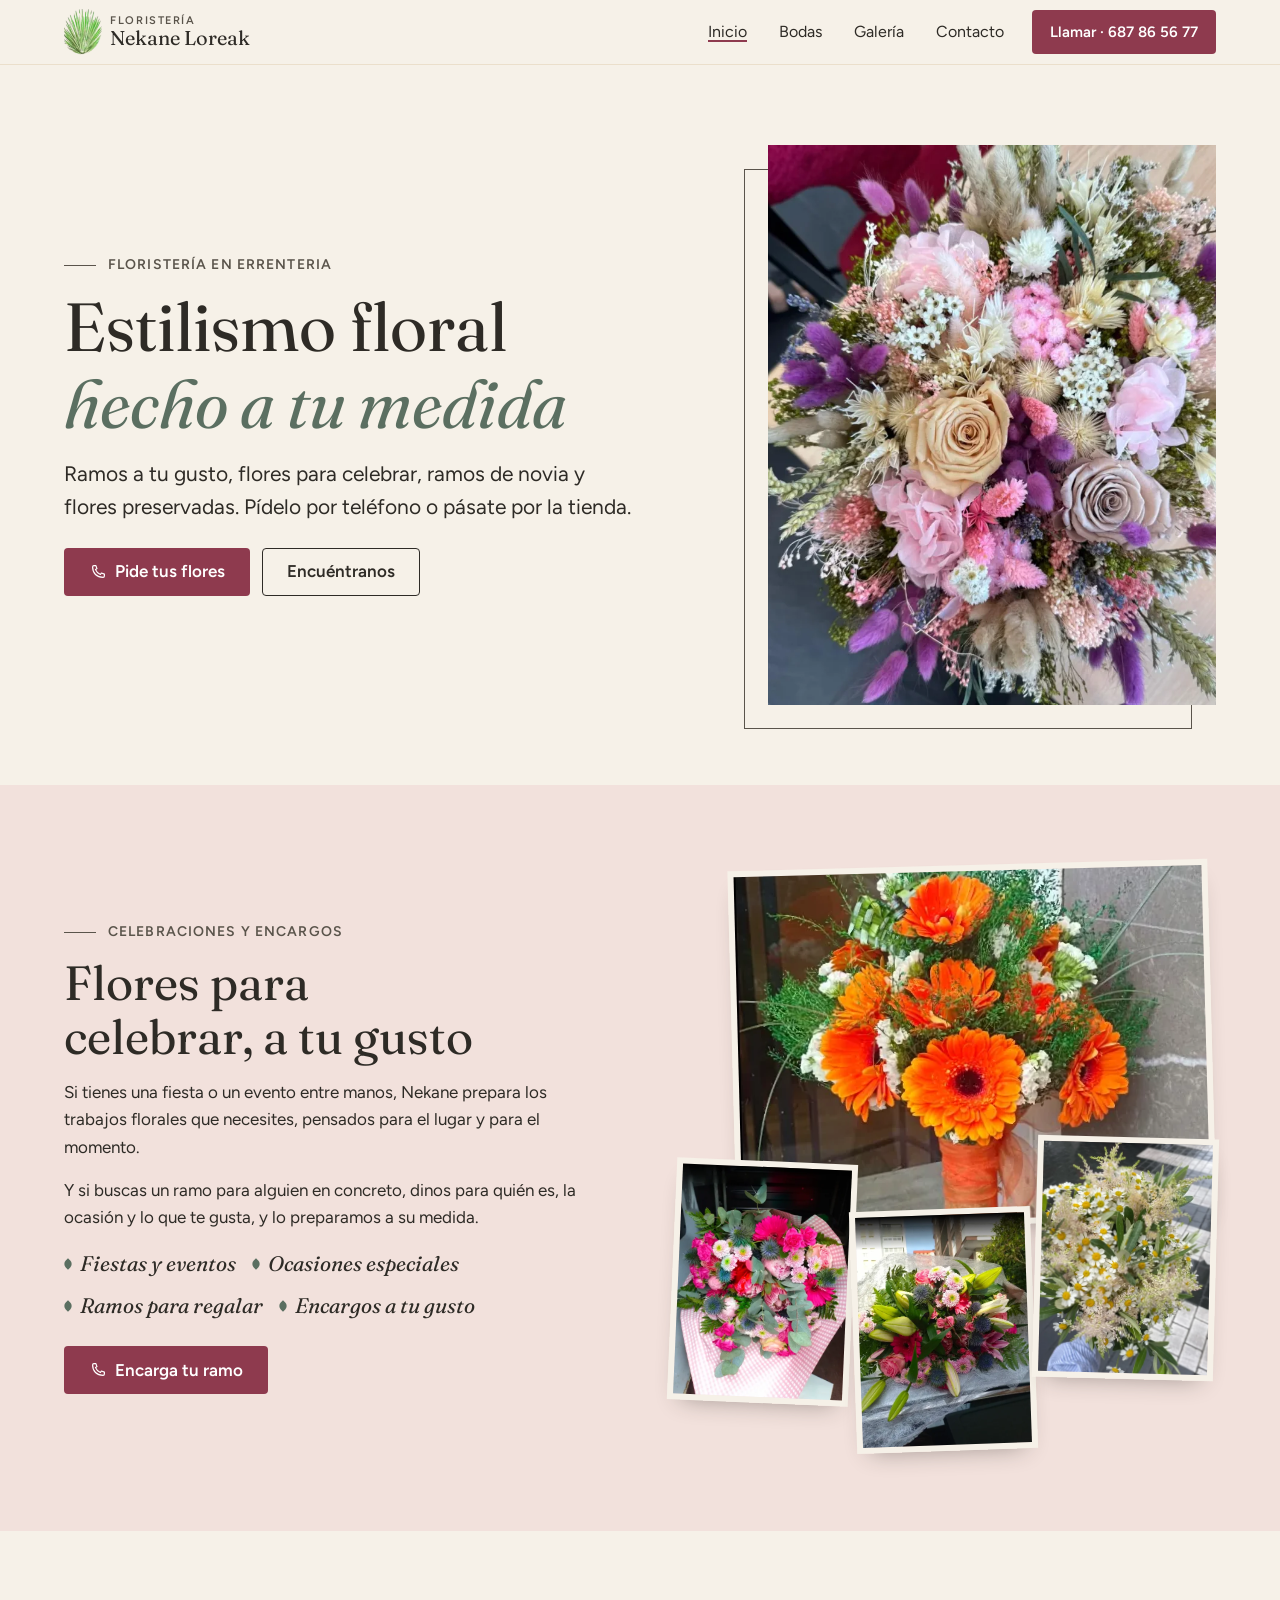
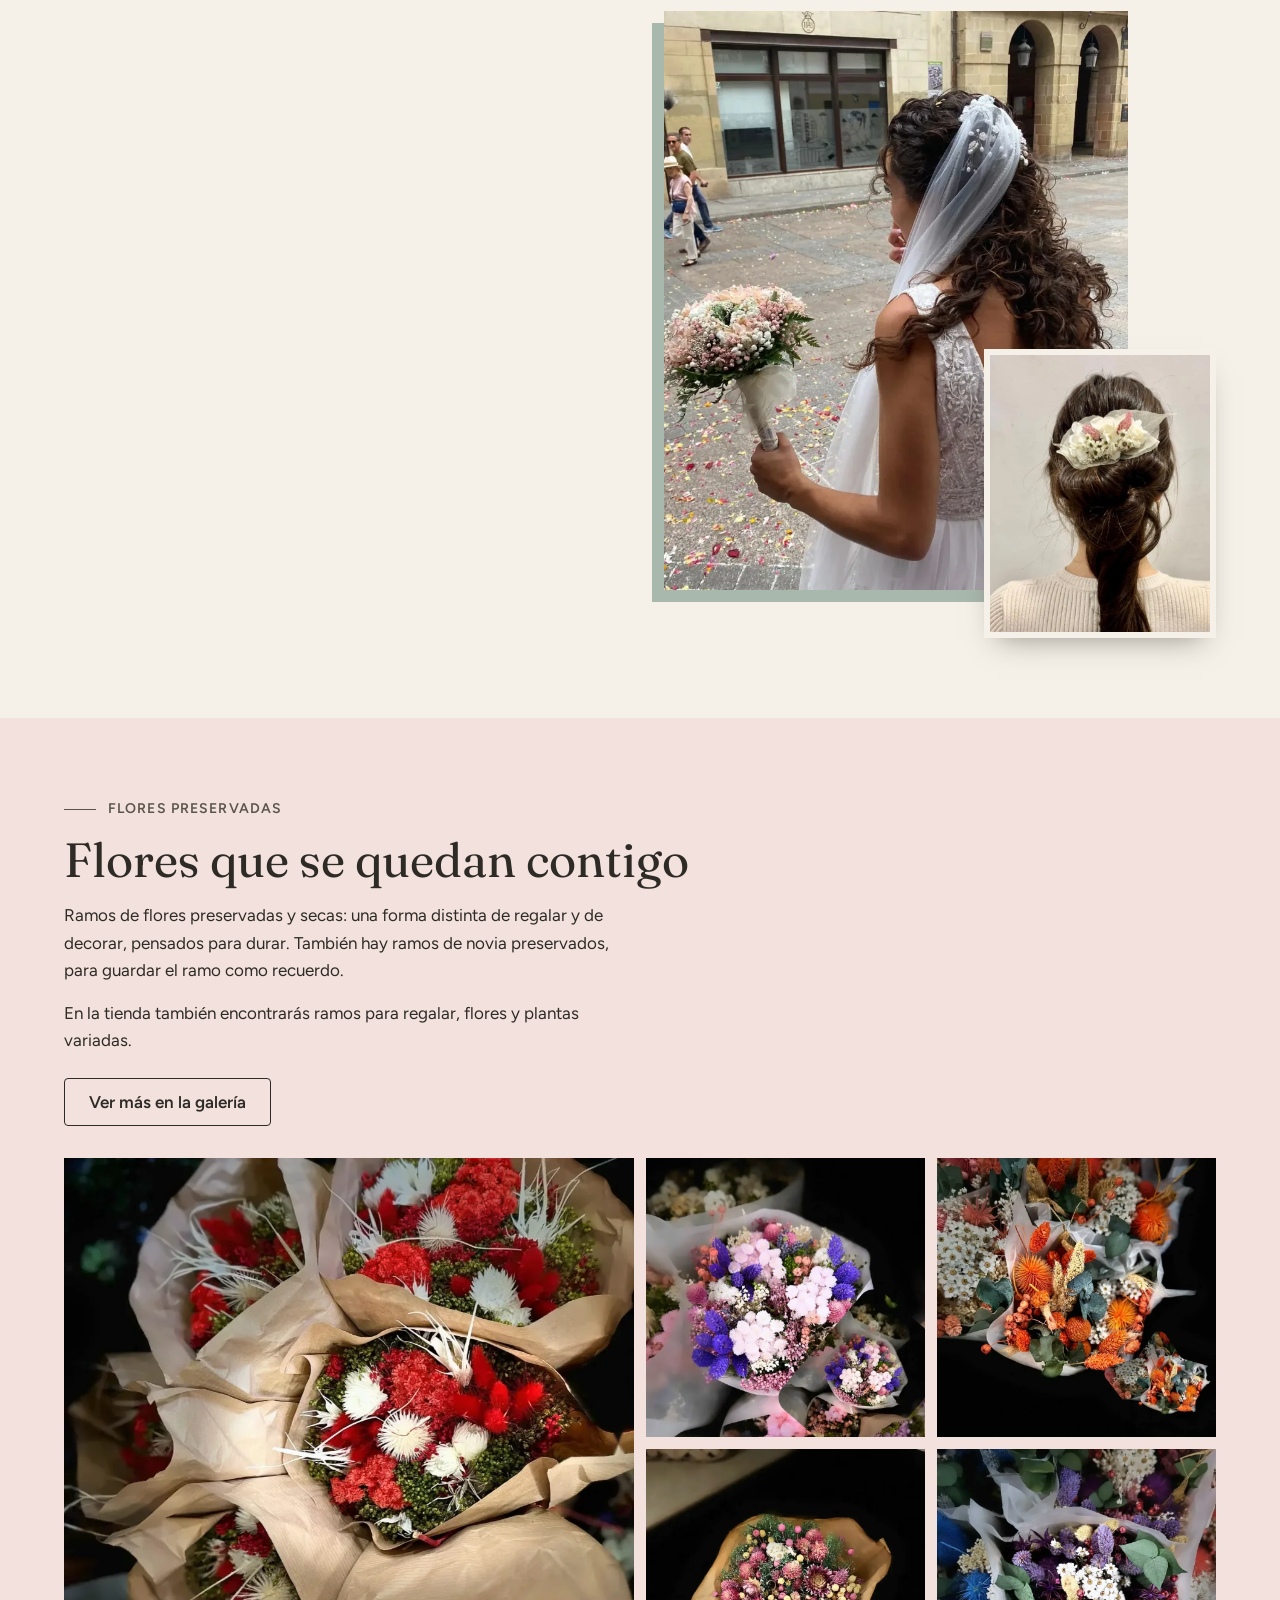
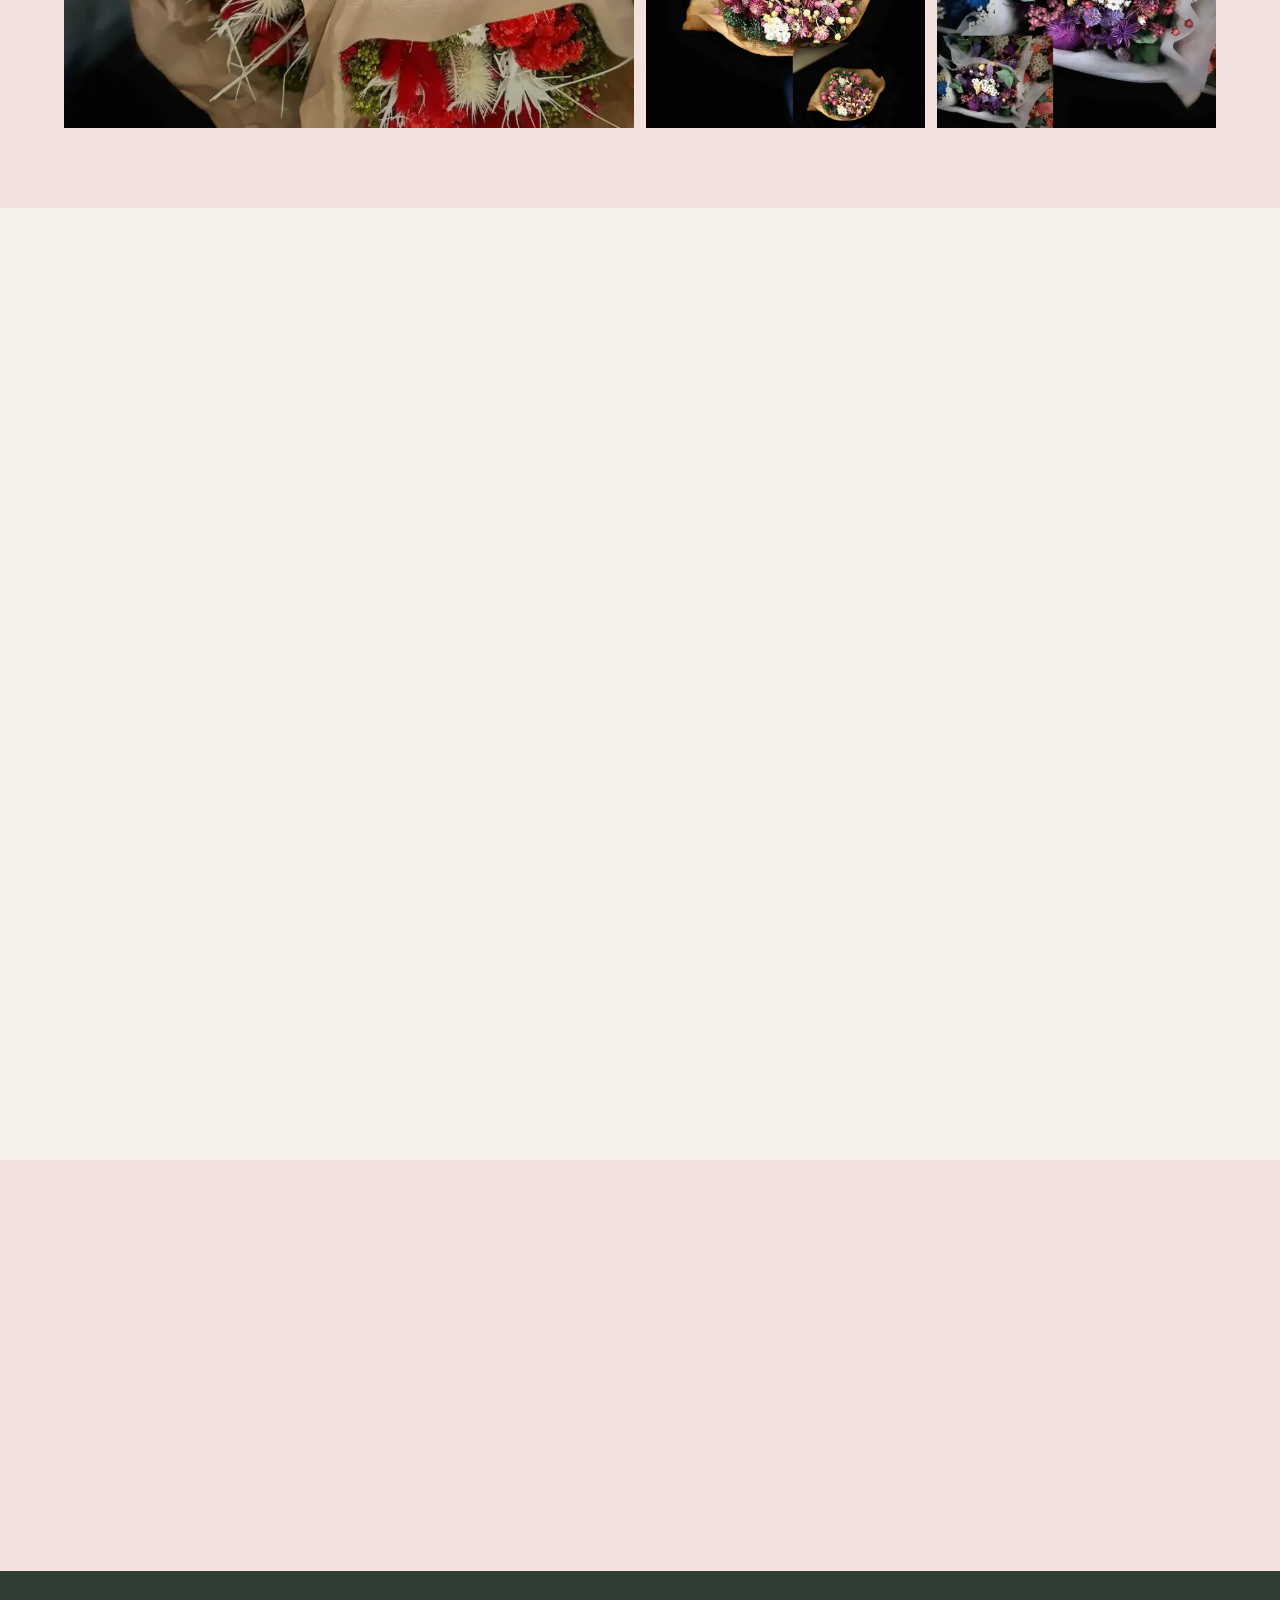
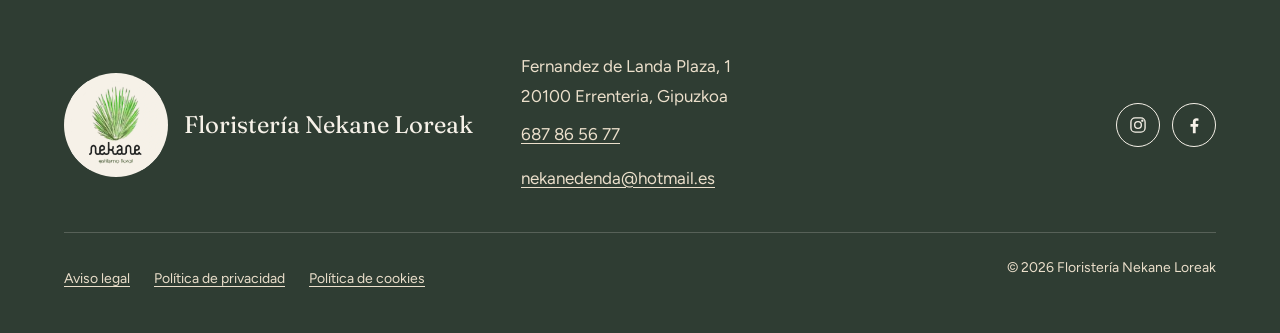
==== commit 887f9819: "Fase 2, paso 2: Inicio de la v2 - "Encuéntranos" lleva a contacto.html (sin anclas internas a seccio" ====
--- a/v2/index.html
+++ b/v2/index.html
@@ -77,7 +77,7 @@
         </p>
         <div class="acciones">
           <a class="boton boton--llamar" href="tel:+34687865677"><svg class="icono" viewBox="0 0 24 24" aria-hidden="true" focusable="false"><path d="M6.6 3.5h2.6l1.4 4-1.9 1.3a11.5 11.5 0 0 0 6.5 6.5l1.3-1.9 4 1.4v2.6c0 1-.8 1.8-1.8 1.8C10.4 19.2 4.8 13.6 4.8 5.3c0-1 .8-1.8 1.8-1.8z"/></svg>Pide tus flores<span class="oculto"> (llamar al 687 86 56 77)</span></a>
-          <a class="boton boton--secundario" href="#contacto">Encuéntranos</a>
+          <a class="boton boton--secundario" href="contacto.html">Encuéntranos</a>
         </div>
       </div>
 
@@ -126,8 +126,10 @@
       </div>
     </section>
 
-    <!-- ============================ BODAS ============================ -->
-    <section class="seccion bodas" id="bodas" aria-labelledby="bodas-titulo">
+    <!-- ============================ BODAS (adelanto) ============================ -->
+    <!-- En la v2 el Inicio solo adelanta Bodas: los servicios y la galería
+         completa están en bodas.html. -->
+    <section class="seccion bodas bodas--adelanto" id="bodas" aria-labelledby="bodas-titulo">
       <div class="bodas__intro">
         <p class="antetitulo">Bodas</p>
         <h2 id="bodas-titulo">Tu ramo de novia, pensado contigo</h2>
@@ -146,61 +148,8 @@
              alt="Tocado de flores secas blancas y rosas en un recogido de pelo">
       </div>
 
-      <ul class="bodas__servicios">
-        <li>
-          <h3>Ramo de novia</h3>
-          <p>Con las flores que elijas, pensado para ti y para tu día.</p>
-        </li>
-        <li>
-          <h3>Ramo de novia preservado</h3>
-          <p>Flores preservadas para guardar tu ramo como recuerdo de la boda.</p>
-        </li>
-        <li>
-          <h3>Otros elementos florales</h3>
-          <p>Además del ramo, Nekane prepara otros elementos florales para la boda.</p>
-        </li>
-      </ul>
-
       <div class="bodas__accion">
-        <a class="boton boton--llamar" href="tel:+34687865677"><svg class="icono" viewBox="0 0 24 24" aria-hidden="true" focusable="false"><path d="M6.6 3.5h2.6l1.4 4-1.9 1.3a11.5 11.5 0 0 0 6.5 6.5l1.3-1.9 4 1.4v2.6c0 1-.8 1.8-1.8 1.8C10.4 19.2 4.8 13.6 4.8 5.3c0-1 .8-1.8 1.8-1.8z"/></svg>Cuéntanos tu boda<span class="oculto"> (llamar al 687 86 56 77)</span></a>
-      </div>
-
-      <!-- Galería deslizable. Cada foto es un enlace a la imagen: sin JS abre
-           la foto; con JS, main.js la muestra en el visor leyendo el href (no
-           hay rutas de imagen en main.js, así sirve igual en /v2/).
-           Flechas superpuestas a media altura de la foto: al principio solo
-           se ve la de la derecha; al deslizar aparece la de la izquierda, y al
-           llegar al final desaparece la de la derecha. Llevan hidden porque
-           sin JS no harían nada (con el dedo se desliza igual). -->
-      <div class="galeria__marco">
-        <ul class="galeria" id="galeria-bodas" aria-label="Más fotos de bodas">
-          <li><a class="galeria__enlace" href="../imagenes/ramo-boda7.webp">
-            <img src="../imagenes/ramo-boda7.webp" width="925" height="925" loading="lazy"
-                 alt="Dos manos sosteniendo dos ramos, uno de calas blancas y otro de flores lilas, con lazos blancos">
-          </a></li>
-          <li><a class="galeria__enlace" href="../imagenes/ramo-boda1.webp">
-            <img src="../imagenes/ramo-boda1.webp" width="692" height="925" loading="lazy"
-                 alt="Ramo de novia de peonías blancas y eucalipto en un jarrón, con un valle verde al fondo">
-          </a></li>
-          <li><a class="galeria__enlace" href="../imagenes/ramo-boda5.webp">
-            <img src="../imagenes/ramo-boda5.webp" width="692" height="628" loading="lazy"
-                 alt="Novia con vestido de tul sosteniendo un ramo de orquídeas, rosas y flores rojas">
-          </a></li>
-          <li><a class="galeria__enlace" href="../imagenes/ramo-boda6.webp">
-            <img src="../imagenes/ramo-boda6.webp" width="635" height="635" loading="lazy"
-                 alt="Pareja de novios en el campo; la novia sostiene un ramo redondo de flores blancas y rosa pálido">
-          </a></li>
-          <li><a class="galeria__enlace" href="../imagenes/ramo-boda3.webp">
-            <img src="../imagenes/ramo-boda3.webp" width="691" height="927" loading="lazy"
-                 alt="Ramo de novia blanco con eucalipto y lazo, sobre una pared clara">
-          </a></li>
-        </ul>
-        <button class="flecha flecha--anterior galeria__flecha" type="button" data-direccion="-1" aria-controls="galeria-bodas" aria-label="Foto anterior" hidden>
-          <svg viewBox="0 0 24 24" aria-hidden="true" focusable="false"><path d="M9 5.5c2.6 2.6 4.6 4.6 6.5 6.5-1.9 1.9-3.9 3.9-6.5 6.5"/></svg>
-        </button>
-        <button class="flecha galeria__flecha" type="button" data-direccion="1" aria-controls="galeria-bodas" aria-label="Foto siguiente" hidden>
-          <svg viewBox="0 0 24 24" aria-hidden="true" focusable="false"><path d="M9 5.5c2.6 2.6 4.6 4.6 6.5 6.5-1.9 1.9-3.9 3.9-6.5 6.5"/></svg>
-        </button>
+        <a class="boton boton--secundario" href="bodas.html">Ver bodas</a>
       </div>
     </section>
 
@@ -220,6 +169,7 @@
           En la tienda también encontrarás ramos para regalar, flores y plantas
           variadas.
         </p>
+        <a class="boton boton--secundario" href="galeria.html">Ver más en la galería</a>
       </div>
 
       <ul class="mosaico" aria-label="Ramos de flores preservadas y secas">
@@ -303,78 +253,19 @@
       </div>
     </section>
 
-    <!-- ============================ CONTACTO: PIDE O VISÍTANOS ============================ -->
-    <section class="seccion contacto" id="contacto" aria-labelledby="contacto-titulo">
-      <div class="contacto__datos">
-        <p class="antetitulo">Pide o visítanos</p>
-        <h2 id="contacto-titulo">Pide tus flores</h2>
-
-        <!-- Cómo pedir, entre el título y el botón de llamada. El título
-             "Pide tus flores" ya la presenta: el nombre queda en aria-label. -->
-        <ol class="pedir" aria-label="Cómo pedir">
-          <li>Llámanos o pásate por la tienda.</li>
-          <li>Cuéntanos para quién es, la ocasión y lo que te gusta.</li>
-          <li>Hacemos entrega a domicilio y también en otras localidades.</li>
-        </ol>
-
+    <!-- ============================ LLAMADA FINAL ============================ -->
+    <!-- En la v2 el contacto completo (horario, dirección, mapa) está en
+         contacto.html; aquí queda el cierre con las dos acciones. -->
+    <section class="seccion llamada-final" id="pide" aria-labelledby="pide-titulo">
+      <p class="antetitulo">Pide o visítanos</p>
+      <h2 id="pide-titulo">Pide tus flores</h2>
+      <p>
+        Por teléfono o en la tienda, en Fernandez de Landa Plaza, 1 (Errenteria).<br>
+        Lunes a viernes, 9:15–13:30 y 17:00–19:30 · Sábado, 9:15–13:30
+      </p>
+      <div class="acciones">
         <a class="boton boton--llamar boton--grande" href="tel:+34687865677"><svg class="icono" viewBox="0 0 24 24" aria-hidden="true" focusable="false"><path d="M6.6 3.5h2.6l1.4 4-1.9 1.3a11.5 11.5 0 0 0 6.5 6.5l1.3-1.9 4 1.4v2.6c0 1-.8 1.8-1.8 1.8C10.4 19.2 4.8 13.6 4.8 5.3c0-1 .8-1.8 1.8-1.8z"/></svg>Llamar al 687 86 56 77</a>
-
-        <h3>Horario</h3>
-        <dl class="horario">
-          <div><dt>Lunes a viernes</dt><dd>9:15–13:30 y 17:00–19:30</dd></div>
-          <div><dt>Sábado</dt><dd>9:15–13:30</dd></div>
-          <div><dt>Domingo</dt><dd>Cerrado</dd></div>
-        </dl>
-
-        <h3>Dónde estamos</h3>
-        <address class="contacto__direccion">
-          <p>
-            Floristería Nekane Loreak<br>
-            Fernandez de Landa Plaza, 1<br>
-            20100 Errenteria, Gipuzkoa
-          </p>
-          <p><a href="mailto:nekanedenda@hotmail.es">nekanedenda@hotmail.es</a></p>
-        </address>
-
-        <ul class="redes">
-          <li><a class="red" href="https://www.instagram.com/loradendanekane/?hl=es" rel="noopener" target="_blank" aria-label="Instagram (se abre en otra pestaña)"><svg viewBox="0 0 24 24" aria-hidden="true" focusable="false"><rect x="3.5" y="3.5" width="17" height="17" rx="5"/><circle cx="12" cy="12" r="4"/><circle cx="17.2" cy="6.8" r="0.6" fill="currentColor"/></svg></a></li>
-          <li><a class="red" href="https://www.facebook.com/FloristeriaNekaneIrazu/?locale=es_ES" rel="noopener" target="_blank" aria-label="Facebook (se abre en otra pestaña)"><svg viewBox="0 0 24 24" aria-hidden="true" focusable="false"><path class="relleno" d="M14 22v-8h2.8l.45-3.3H14V8.6c0-.95.27-1.6 1.63-1.6h1.74V4.05A23 23 0 0 0 14.84 3.9c-2.5 0-4.2 1.52-4.2 4.32v2.48H7.8V14h2.84v8z"/></svg></a></li>
-        </ul>
-      </div>
-
-      <div class="contacto__mapa">
-        <!-- referrerpolicy: solo se envía el origen de la web a Google, no la URL completa. -->
-        <iframe
-          src="https://www.google.com/maps?q=Fernandez%20de%20Landa%20Plaza%2C%201%2C%2020100%20Errenteria%2C%20Gipuzkoa&amp;output=embed"
-          width="600" height="450" loading="lazy"
-          referrerpolicy="strict-origin-when-cross-origin"
-          title="Mapa de Google con la ubicación de Floristería Nekane Loreak en Fernandez de Landa Plaza, 1, Errenteria"></iframe>
-      </div>
-    </section>
-
-    <!-- ============================ CEREMONIAS ============================ -->
-    <!-- Franja corta y sobria, al final (después de Contacto): el servicio de
-         tanatorios está para quien lo busca (menú y teléfono), sin interrumpir
-         el recorrido Nekane → Contacto. En el menú, Contacto sigue el último. -->
-    <section class="seccion ceremonias" id="ceremonias" aria-labelledby="ceremonias-titulo">
-      <div class="ceremonias__texto">
-        <p class="antetitulo">Ceremonias</p>
-        <h2 id="ceremonias-titulo">Flores para cada ceremonia</h2>
-        <p>
-          Flores para altares de iglesia, para el pasillo de una boda y para
-          otras ceremonias.
-        </p>
-        <p class="ceremonias__nota">
-          También preparamos ramos y arreglos florales para tanatorios:
-          <a href="tel:+34687865677">687 86 56 77</a>
-        </p>
-      </div>
-
-      <div class="ceremonias__fotos">
-        <img src="../imagenes/flores-iglesia1.webp" width="782" height="797" loading="lazy"
-             alt="Altar de una iglesia con un gran centro de liliums amarillos y flores blancas">
-        <img src="../imagenes/flores-iglesia2.webp" width="843" height="563" loading="lazy"
-             alt="Altar y bancos de una iglesia decorados con flores blancas">
+        <a class="boton boton--secundario" href="contacto.html">Cómo llegar</a>
       </div>
     </section>
 
--- a/v2/styles.css
+++ b/v2/styles.css
@@ -720,7 +720,8 @@
    (la llamada a la acción). */
 .celebraciones,
 .preservadas,
-.contacto {
+.contacto,
+.llamada-final {
   background: var(--rosa);
 }
 
@@ -964,7 +965,12 @@
     gap: clamp(1rem, 2vw, 1.5rem);
   }
 
+  /* Un poco de relleno lateral: "Inicio" es corto y sin él no llegaba a los
+     44 px de ancho de zona pulsable (medido: 39 px). */
   .menu__lista a {
+    justify-content: center;
+    min-width: 2.75rem;
+    padding-inline: var(--esp-1);
     border: 0;
     white-space: nowrap;
     font-family: var(--fuente-texto);
@@ -1342,6 +1348,19 @@
 }
 
 
+/* Adelanto de Bodas en el Inicio de la v2: texto y botón a la izquierda,
+   composición a la derecha (sin servicios ni galería, que están en
+   bodas.html). */
+@media (min-width: 48em) {
+  .bodas--adelanto {
+    grid-template-areas:
+      "intro  composicion"
+      "accion composicion";
+    align-content: center;
+  }
+}
+
+
 /* --- Flores preservadas -------------------------------------------------- */
 
 /* Las fotos tienen fondo negro: sobre el rosa claro se ven como cuadros
@@ -1349,6 +1368,11 @@
 .preservadas {
   display: grid;
   gap: var(--esp-6);
+}
+
+/* Enlace a la galería al final del texto. */
+.preservadas__texto .boton {
+  margin-top: var(--esp-2);
 }
 
 /* Mosaico. Móvil: cuadrícula de 2 × 2 (la quinta foto se reserva para
@@ -1651,6 +1675,41 @@
 }
 
 
+/* --- Llamada final (Inicio de la v2) --------------------------------------- */
+
+/* Cierre del Inicio: título, dirección y horario en dos líneas, y las dos
+   acciones (llamar y cómo llegar), centrado. */
+.llamada-final {
+  display: grid;
+  justify-items: center;
+  text-align: center;
+}
+
+.llamada-final .antetitulo {
+  justify-content: center;
+}
+
+.llamada-final p {
+  margin-inline: auto;
+  margin-bottom: var(--esp-5);
+  color: var(--tinta-suave);
+}
+
+/* Móvil: las dos acciones apiladas a todo el ancho; desde tablet, en línea. */
+.llamada-final .acciones {
+  flex-direction: column;
+  align-self: stretch;
+}
+
+@media (min-width: 48em) {
+  .llamada-final .acciones {
+    flex-direction: row;
+    justify-content: center;
+    align-self: auto;
+  }
+}
+
+
 /* --- Pie ------------------------------------------------------------------ */
 .pie {
   display: grid;
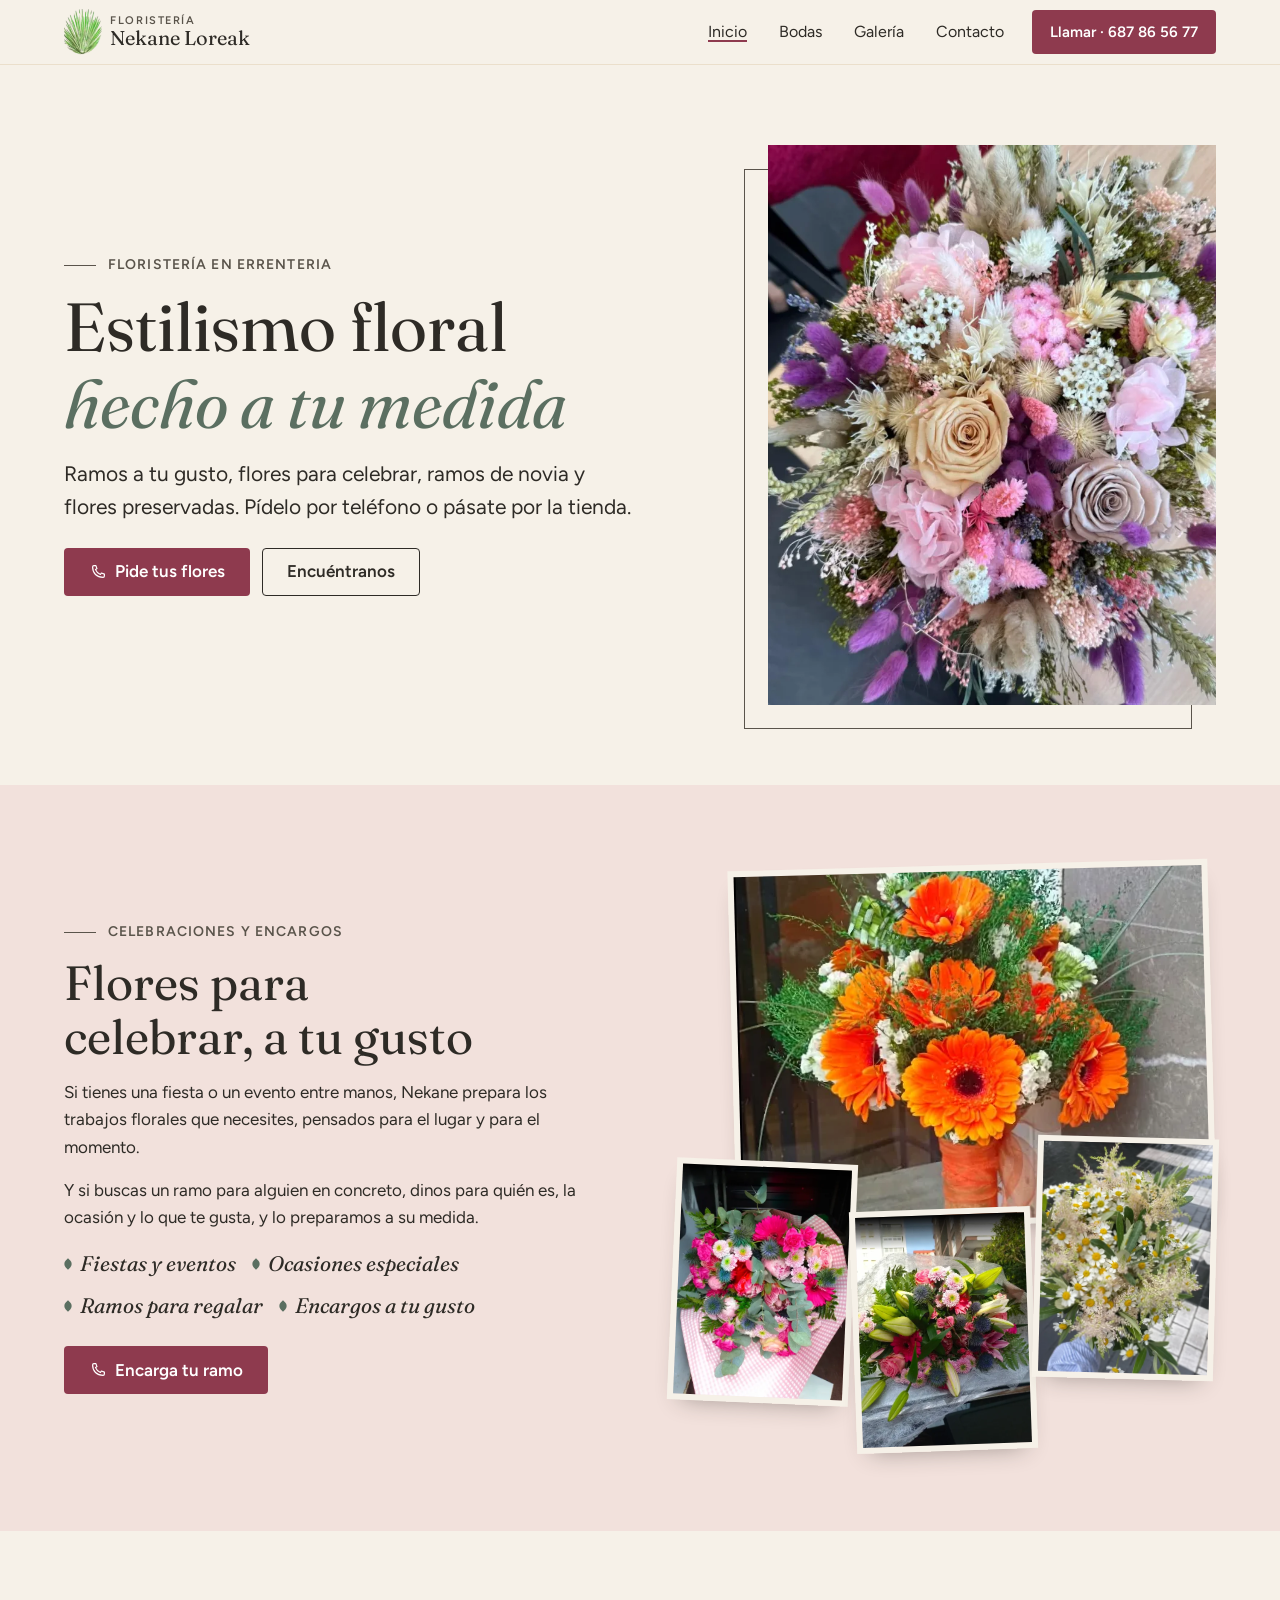
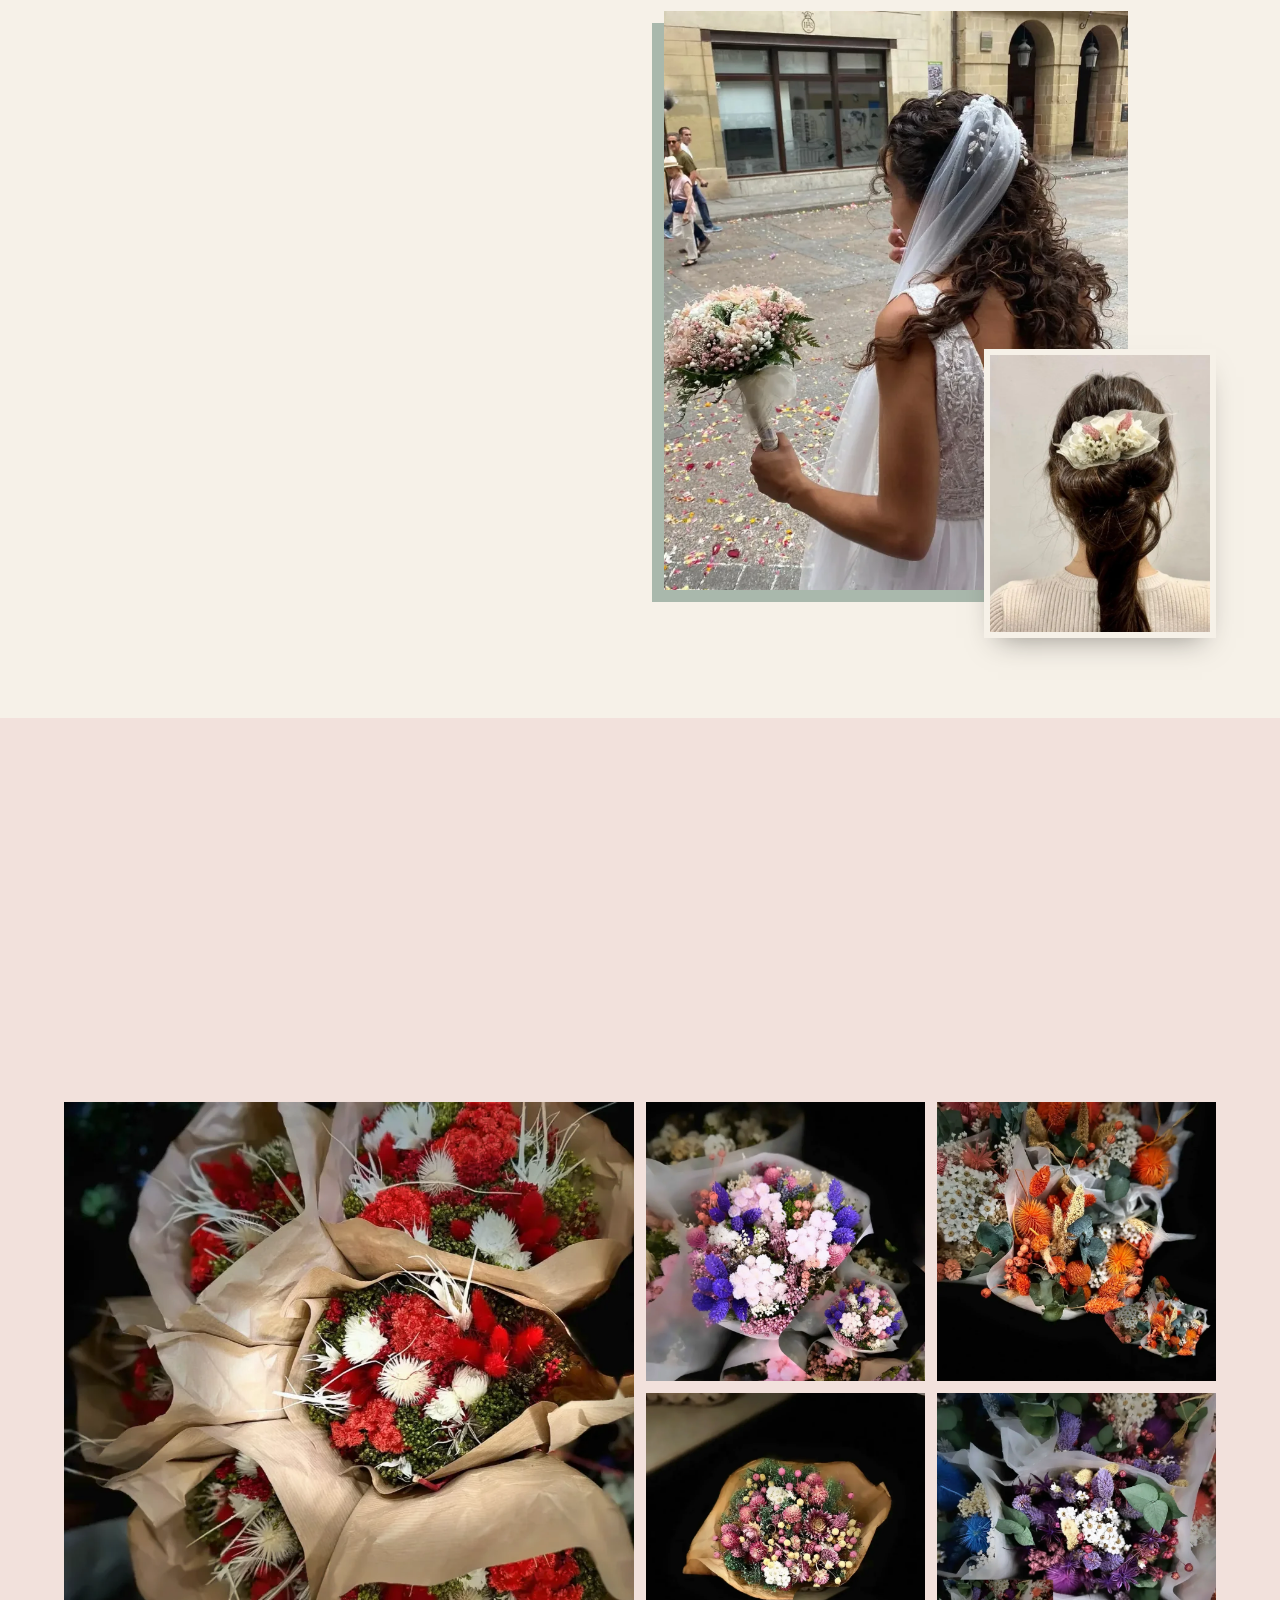
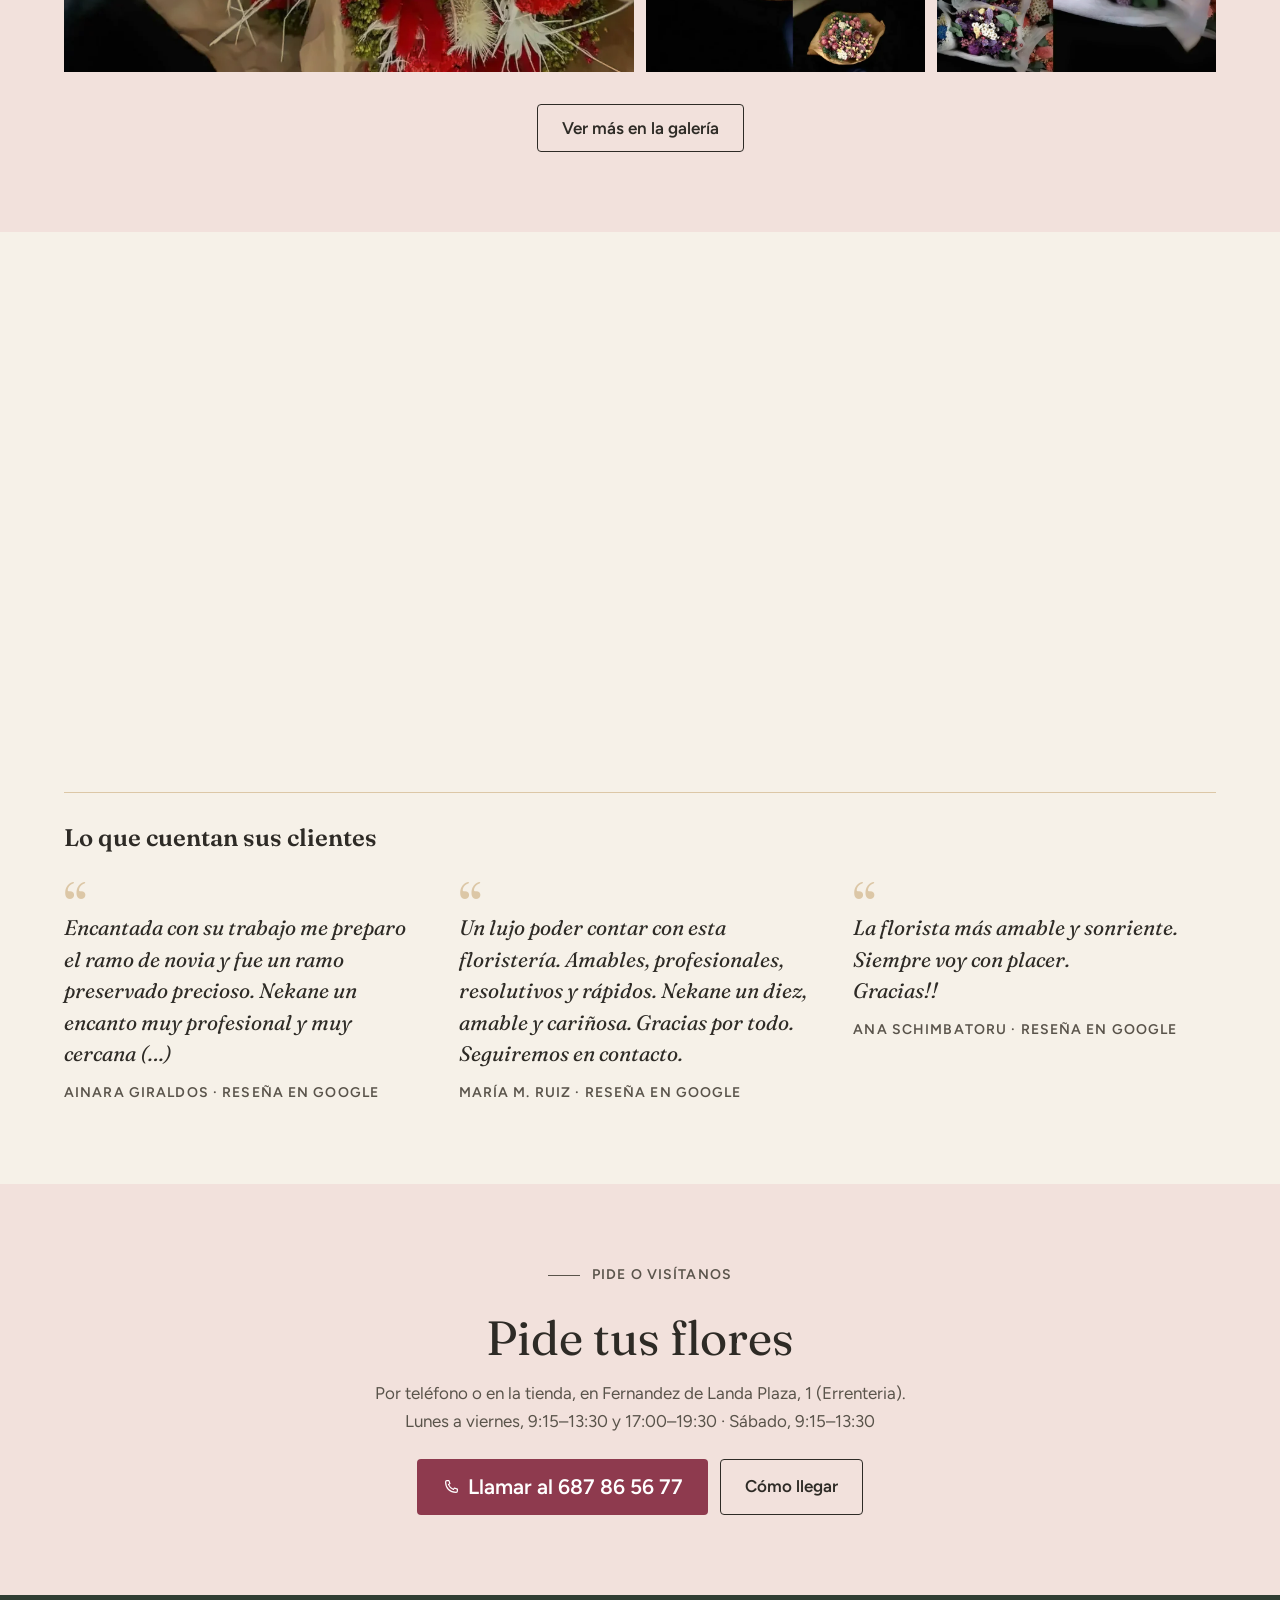
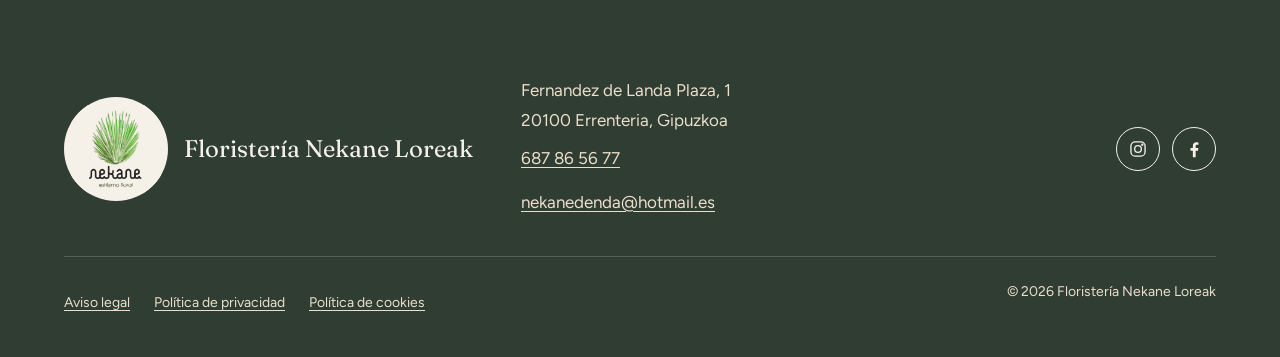
==== commit f135e5b9: "Inicio v2: "Ver ramos de novia" y el enlace a la galería debajo de las fotos Co-Authored-By: Claude " ====
--- a/v2/index.html
+++ b/v2/index.html
@@ -149,7 +149,7 @@
       </div>
 
       <div class="bodas__accion">
-        <a class="boton boton--secundario" href="bodas.html">Ver bodas</a>
+        <a class="boton boton--secundario" href="bodas.html">Ver ramos de novia</a>
       </div>
     </section>
 
@@ -169,7 +169,6 @@
           En la tienda también encontrarás ramos para regalar, flores y plantas
           variadas.
         </p>
-        <a class="boton boton--secundario" href="galeria.html">Ver más en la galería</a>
       </div>
 
       <ul class="mosaico" aria-label="Ramos de flores preservadas y secas">
@@ -194,6 +193,11 @@
                alt="Ramo de flores secas en morado, lila y blanco con hojas verdes">
         </a></li>
       </ul>
+
+      <!-- Después de las fotos: primero se ven y luego se invita a ver más. -->
+      <div class="preservadas__accion">
+        <a class="boton boton--secundario" href="galeria.html">Ver más en la galería</a>
+      </div>
     </section>
 
     <!-- ============================ NEKANE (con reseñas) ============================ -->
--- a/v2/styles.css
+++ b/v2/styles.css
@@ -1370,9 +1370,10 @@
   gap: var(--esp-6);
 }
 
-/* Enlace a la galería al final del texto. */
-.preservadas__texto .boton {
-  margin-top: var(--esp-2);
+/* Enlace a la galería, debajo del mosaico. */
+.preservadas__accion {
+  display: flex;
+  justify-content: center;
 }
 
 /* Mosaico. Móvil: cuadrícula de 2 × 2 (la quinta foto se reserva para
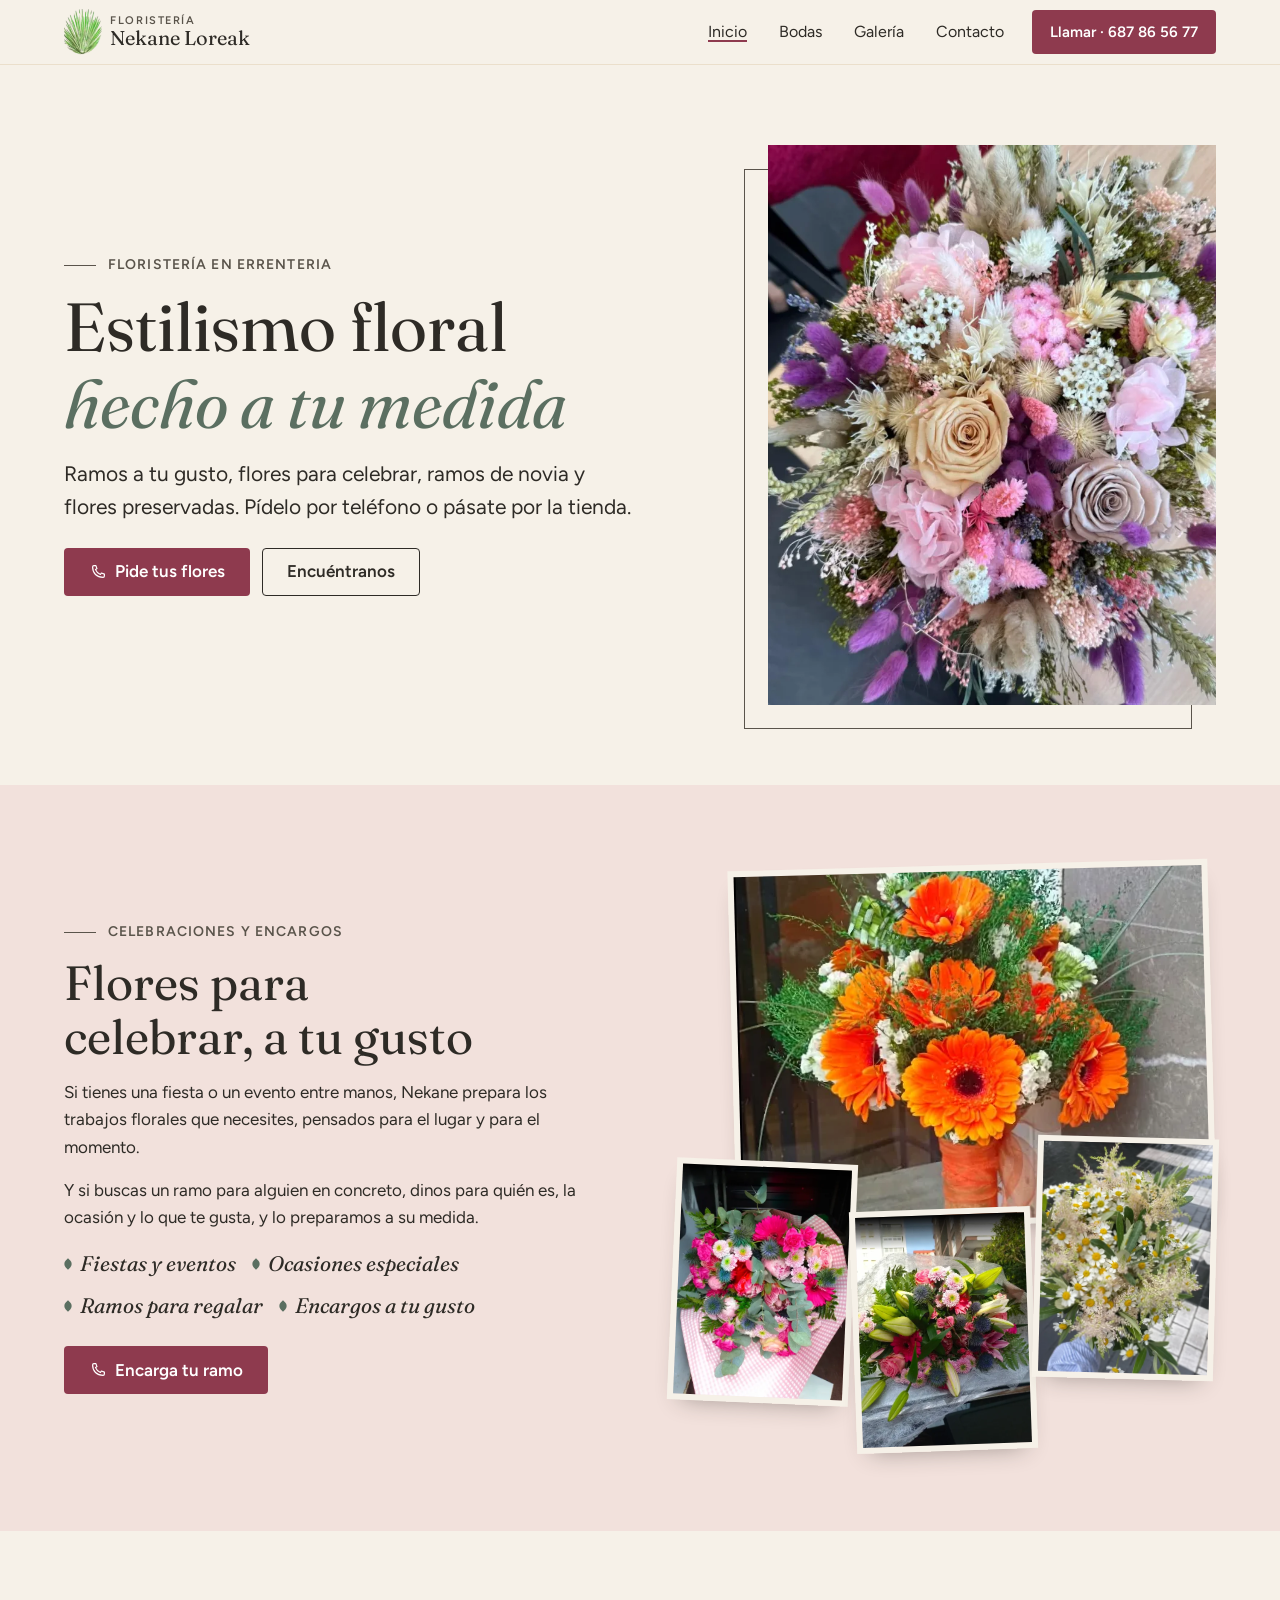
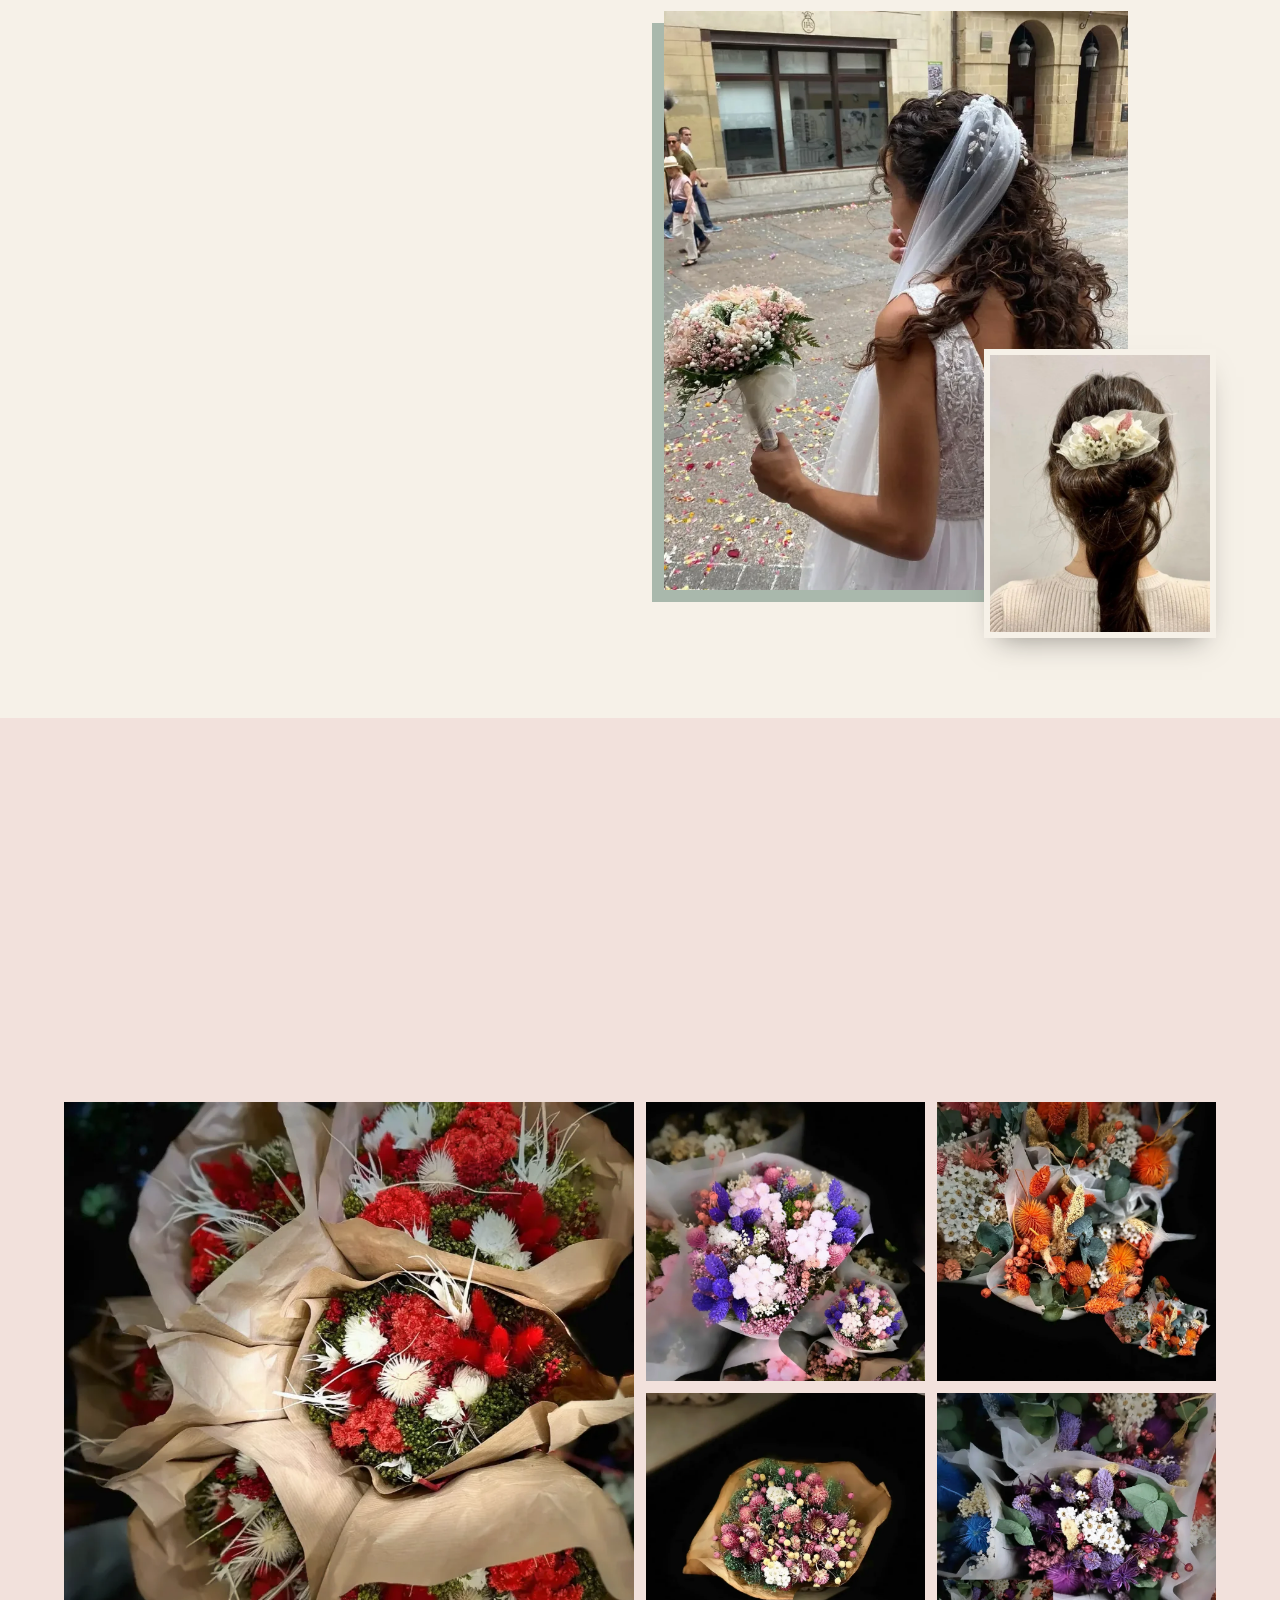
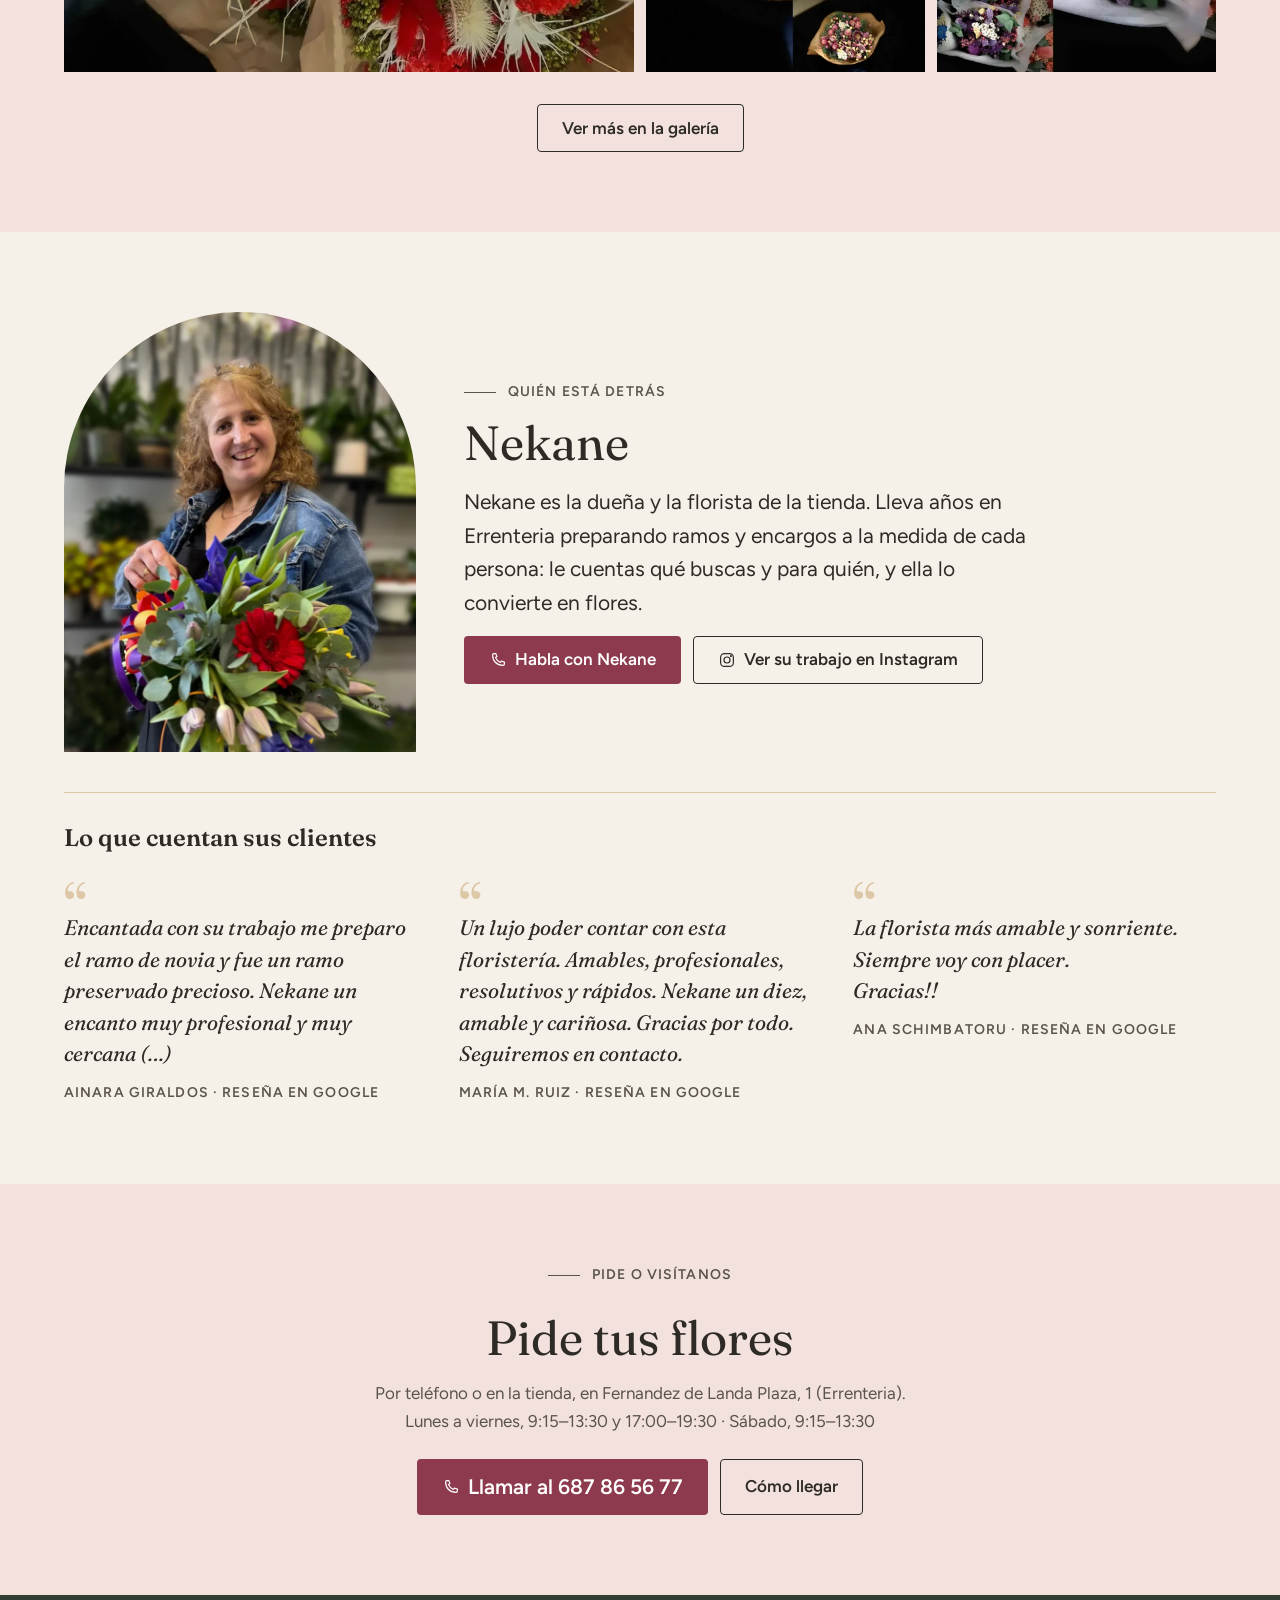
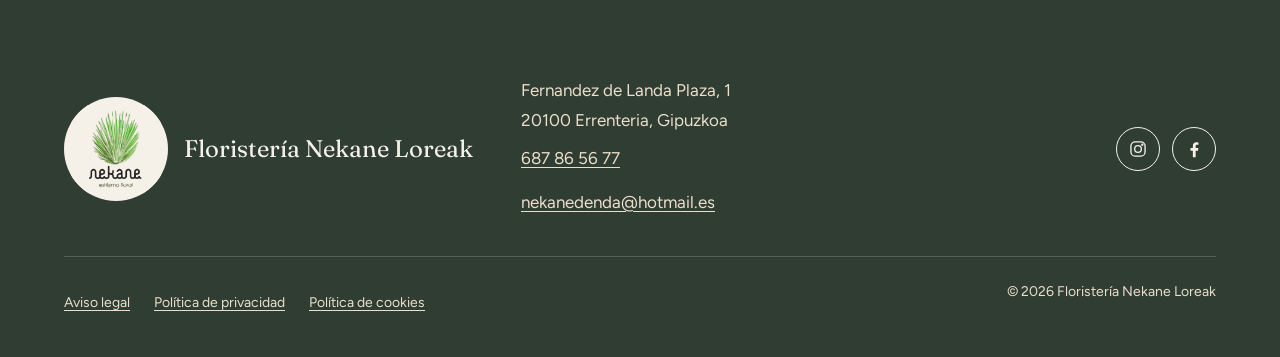
==== commit 11030a92: "Fase 2, paso 4: página de Galería - 21 fotos en mosaico de alturas naturales (2/3/4 columnas), orden" ====
--- a/v2/index.html
+++ b/v2/index.html
@@ -196,7 +196,7 @@
 
       <!-- Después de las fotos: primero se ven y luego se invita a ver más. -->
       <div class="preservadas__accion">
-        <a class="boton boton--secundario" href="galeria.html">Ver más en la galería</a>
+        <a class="boton boton--secundario" href="galeria.html#preservadas">Ver más en la galería</a>
       </div>
     </section>
 
--- a/v2/styles.css
+++ b/v2/styles.css
@@ -721,7 +721,8 @@
 .celebraciones,
 .preservadas,
 .contacto,
-.llamada-final {
+.llamada-final,
+.ramos-novia {
   background: var(--rosa);
 }
 
@@ -1361,6 +1362,196 @@
 }
 
 
+/* --- Página de Bodas (bodas.html) ----------------------------------------- */
+
+/* Cabecera de las páginas interiores: velo más suave que el de la portada
+   del Inicio (la foto se ve más). Se usa con fotos oscuras bajo el texto,
+   comprobando el contraste. */
+.inicio--suave .inicio__figura::after {
+  background: linear-gradient(to top,
+    rgb(24 22 19 / 0.64) 0%,
+    rgb(24 22 19 / 0.56) 55%,
+    rgb(24 22 19 / 0.08) 100%);
+}
+
+/* Con el velo más suave, una sombra ceñida a las letras mantiene el
+   contraste sobre las zonas claras de la foto (medido). Solo en móvil: en
+   escritorio el texto va sobre crema. */
+.inicio--suave .inicio__texto {
+  text-shadow: 0 0 2px rgb(24 22 19 / 0.7), 0 1px 10px rgb(24 22 19 / 0.55);
+}
+
+@media (min-width: 48em) {
+  .inicio--suave .inicio__texto {
+    text-shadow: none;
+  }
+}
+
+/* Cabecera de Bodas en móvil: el recorte se desplaza un poco a la izquierda
+   para que entren los dos ramos (el de calas quedaba cortado). */
+.inicio__foto--ramos {
+  --inicio-foco: 40% center;
+}
+
+/* Lo que prepara Nekane: tres bloques numerados (01, 02, 03). */
+.ramos-novia {
+  display: grid;
+  gap: var(--esp-6);
+}
+
+.ramos-novia__lista {
+  list-style: none;
+  display: grid;
+  gap: var(--esp-8);
+  counter-reset: ramo;
+}
+
+.ramo-bloque {
+  counter-increment: ramo;
+  display: grid;
+  gap: var(--esp-5);
+  align-items: center;
+}
+
+.ramo-bloque__texto::before {
+  content: counter(ramo, decimal-leading-zero);
+  display: block;
+  margin-bottom: var(--esp-2);
+  font-family: var(--fuente-titulos);
+  font-style: italic;
+  font-size: var(--titulo-2);
+  line-height: 1;
+  color: var(--eucalipto-oscuro);   /* texto grande: 4,3:1 sobre rosa basta */
+}
+
+.ramo-bloque__texto p {
+  font-size: var(--texto-lg);
+}
+
+/* Fotos de los bloques: verticales; nunca más anchas que su tamaño real
+   (692 y 741 px), muy por encima de lo que ocupan. */
+.ramo-bloque__foto {
+  width: 100%;
+  max-width: 28rem;
+  aspect-ratio: 4 / 5;
+  object-fit: cover;
+  box-shadow: calc(-1 * var(--esp-3)) var(--esp-3) 0 var(--eucalipto);
+}
+
+/* La reseña del ramo preservado, en un panel crema sobre el rosa. */
+.ramo-bloque__resena {
+  padding: var(--esp-6) var(--esp-5);
+  background: var(--crema);
+}
+
+.ramo-bloque__resena blockquote p {
+  margin-bottom: var(--esp-4);
+}
+
+/* Escritorio y tablet: texto y foto en dos columnas, alternando el lado. */
+@media (min-width: 48em) {
+  .ramo-bloque {
+    grid-template-columns: 1fr 1fr;
+    column-gap: var(--esp-8);
+  }
+
+  .ramo-bloque:nth-child(even) .ramo-bloque__texto {
+    order: 2;
+  }
+
+  .ramo-bloque__foto {
+    justify-self: center;
+  }
+}
+
+/* Más ramos: la galería deslizable de siempre (en escritorio, cinco fotos a
+   alturas alternas, como en la one-page). */
+.mas-ramos {
+  display: grid;
+  gap: var(--esp-5);
+}
+
+.mas-ramos__accion {
+  display: flex;
+  justify-content: center;
+}
+
+
+/* --- Página de Galería (galeria.html) -------------------------------------- */
+.fotos {
+  display: grid;
+  gap: var(--esp-5);
+}
+
+/* Filtros: botones en forma de píldora, 44 px de alto. El activo
+   (aria-pressed="true") va relleno. Sin JS quedan ocultos (hidden). */
+.filtros {
+  display: flex;
+  flex-wrap: wrap;
+  gap: var(--esp-2);
+}
+
+.filtros[hidden] {
+  display: none;
+}
+
+.filtros__boton {
+  min-height: 2.75rem;
+  padding: 0 var(--esp-4);
+  border: 1px solid var(--tinta);
+  border-radius: 999px;
+  background: transparent;
+  color: var(--tinta);
+  font: 600 var(--texto-sm) / 1 var(--fuente-texto);
+  cursor: pointer;
+}
+
+.filtros__boton:hover {
+  background: var(--kraft-claro);
+}
+
+.filtros__boton[aria-pressed="true"] {
+  background: var(--tinta);
+  color: var(--crema);
+}
+
+/* Mosaico de alturas naturales con columnas de CSS: cada foto conserva su
+   proporción y las columnas se rellenan de arriba abajo. 2 columnas en
+   móvil, 3 en tablet y 4 en escritorio (ninguna foto pasa de ~270 px de
+   ancho: todas se ven nítidas). */
+.mosaico-galeria {
+  list-style: none;
+  columns: 2;
+  column-gap: var(--esp-2);
+}
+
+.mosaico-galeria li {
+  break-inside: avoid;
+  margin-bottom: var(--esp-2);
+}
+
+.mosaico-galeria img {
+  width: 100%;
+}
+
+@media (min-width: 48em) {
+  .mosaico-galeria {
+    columns: 3;
+    column-gap: var(--esp-3);
+  }
+
+  .mosaico-galeria li {
+    margin-bottom: var(--esp-3);
+  }
+}
+
+@media (min-width: 64em) {
+  .mosaico-galeria {
+    columns: 4;
+  }
+}
+
+
 /* --- Flores preservadas -------------------------------------------------- */
 
 /* Las fotos tienen fondo negro: sobre el rosa claro se ven como cuadros
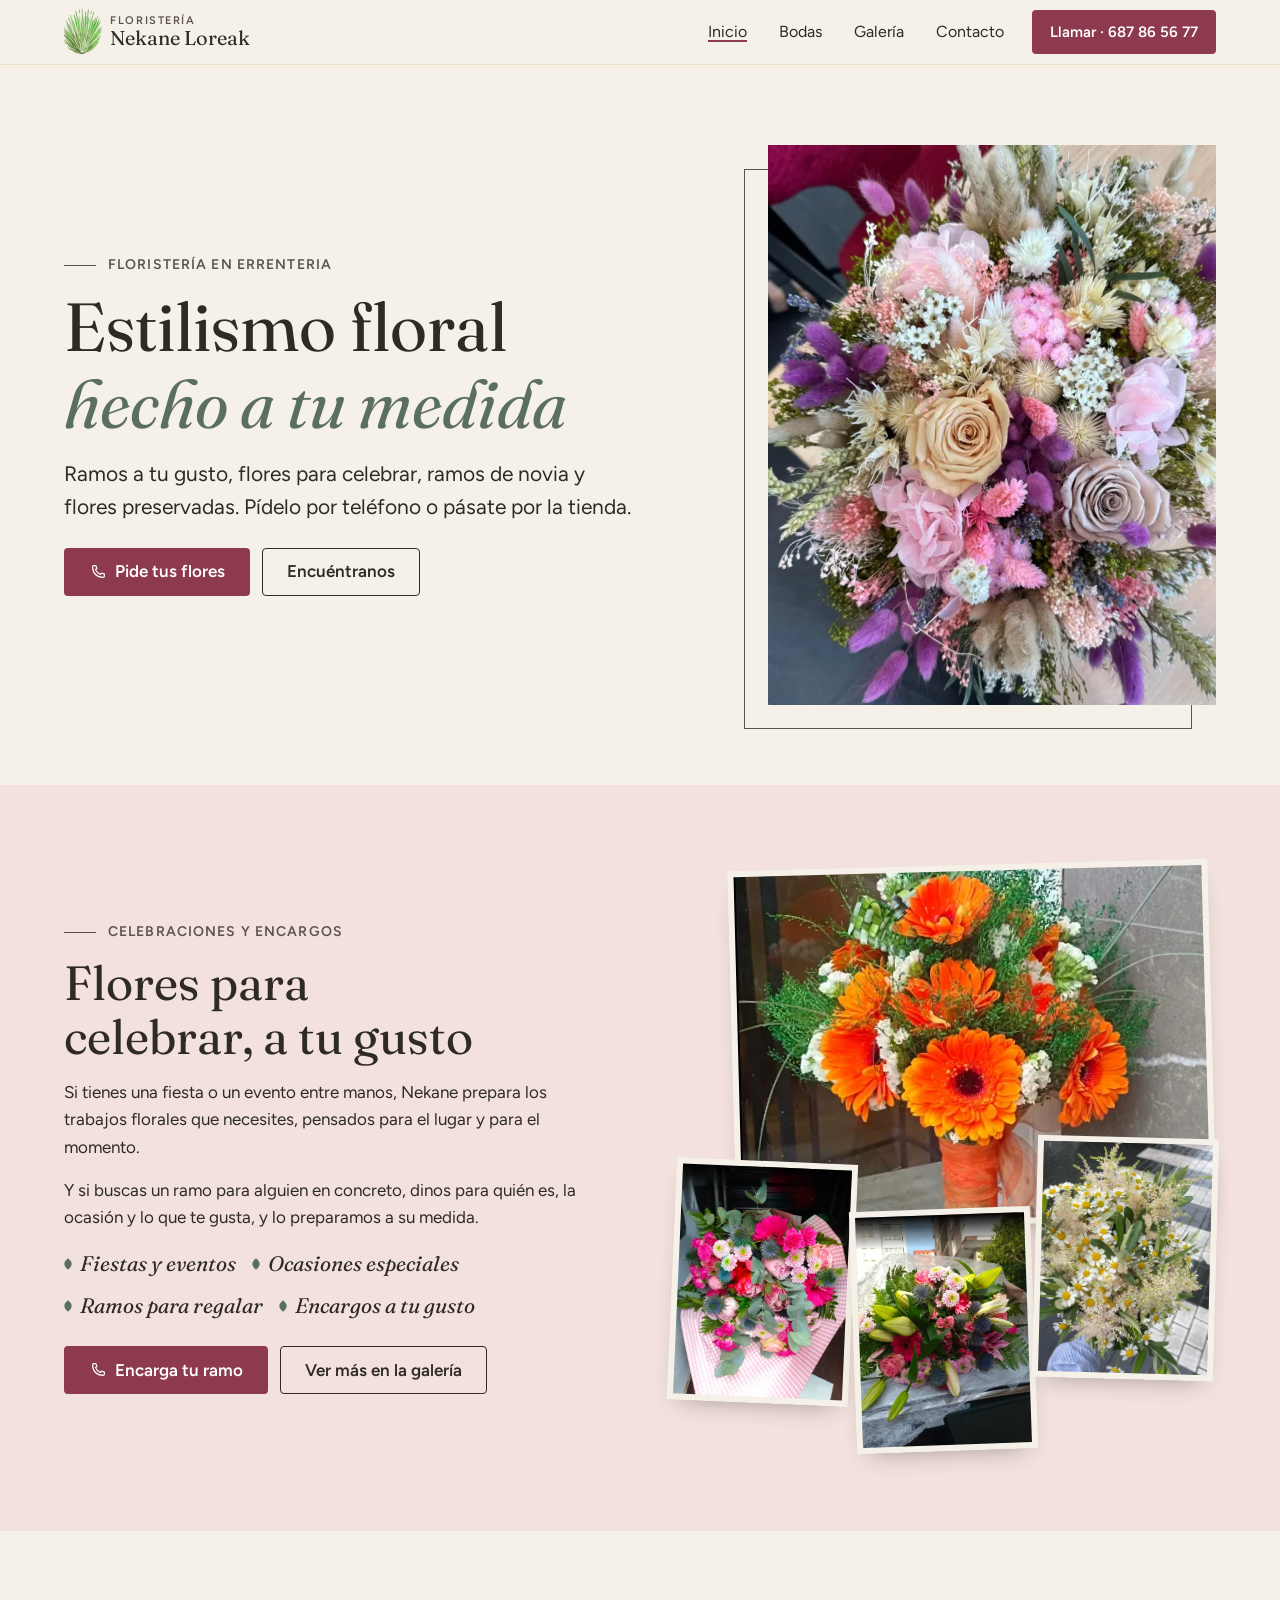
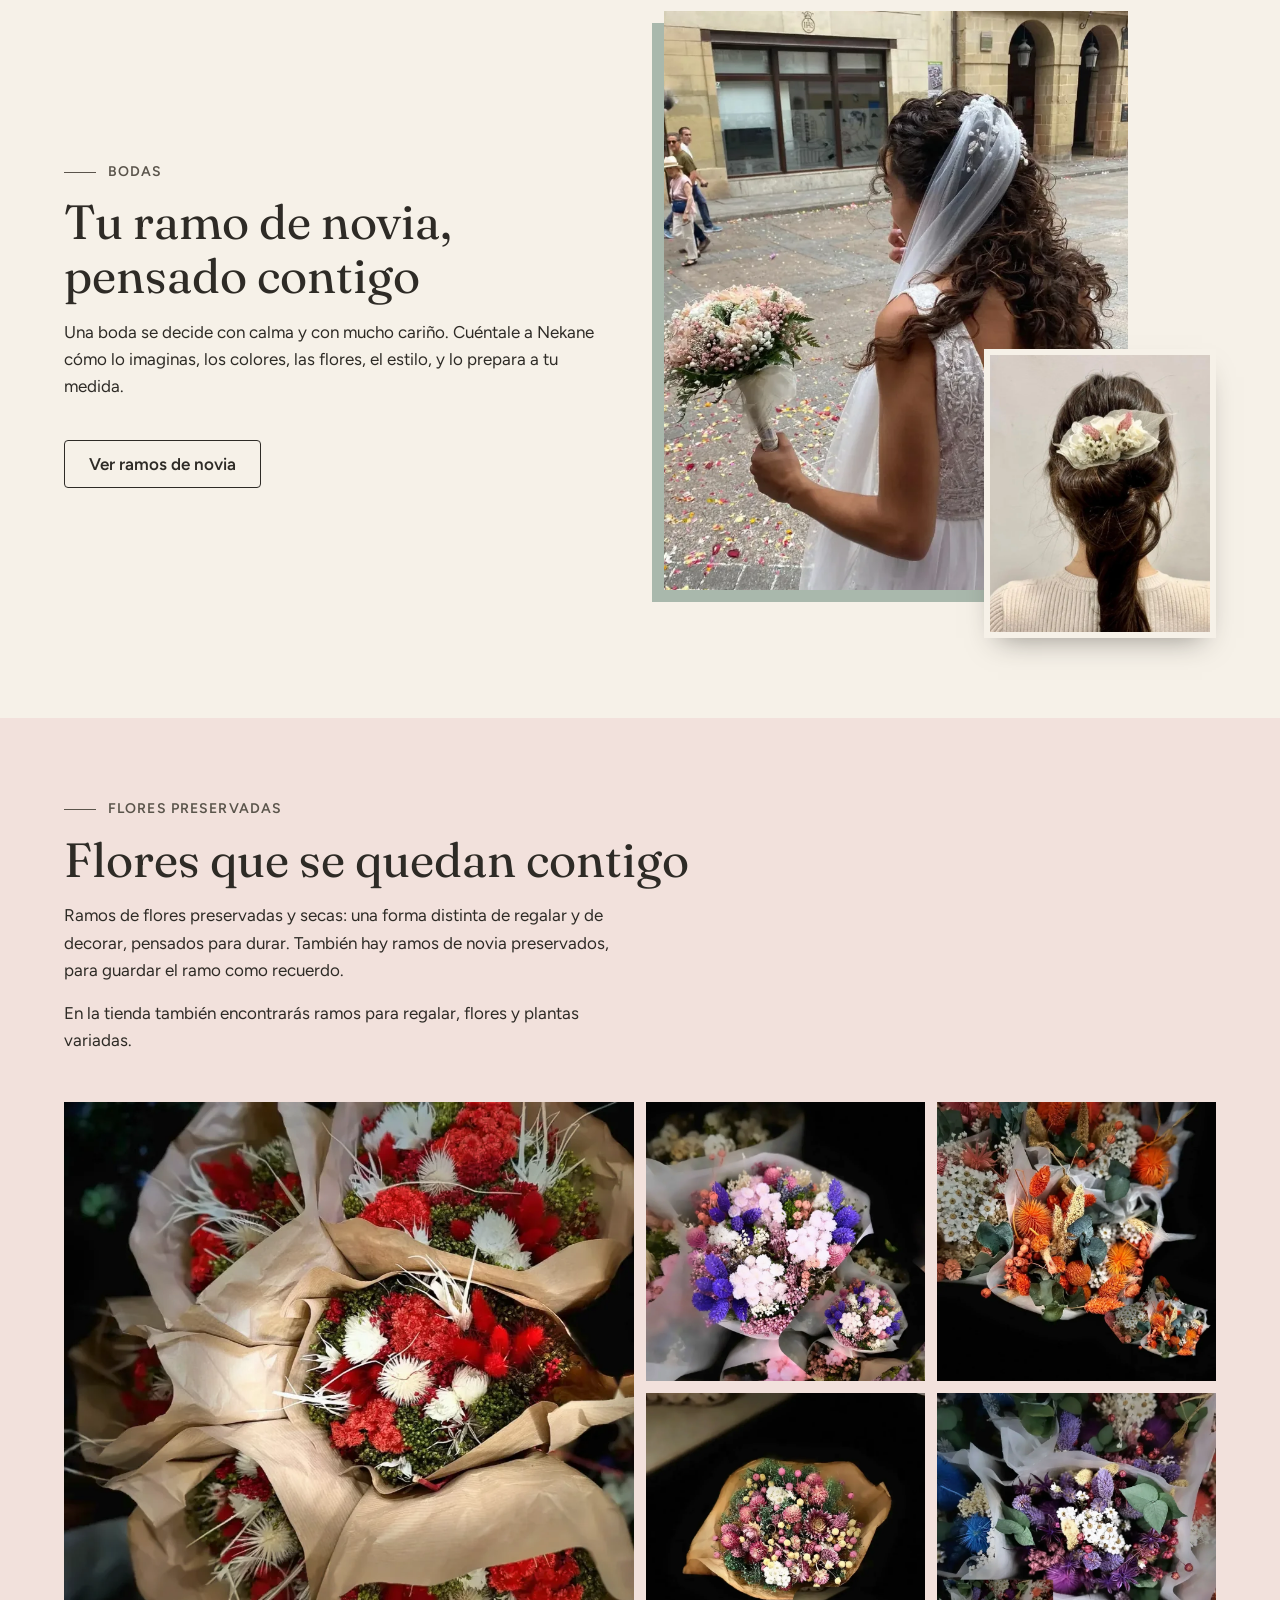
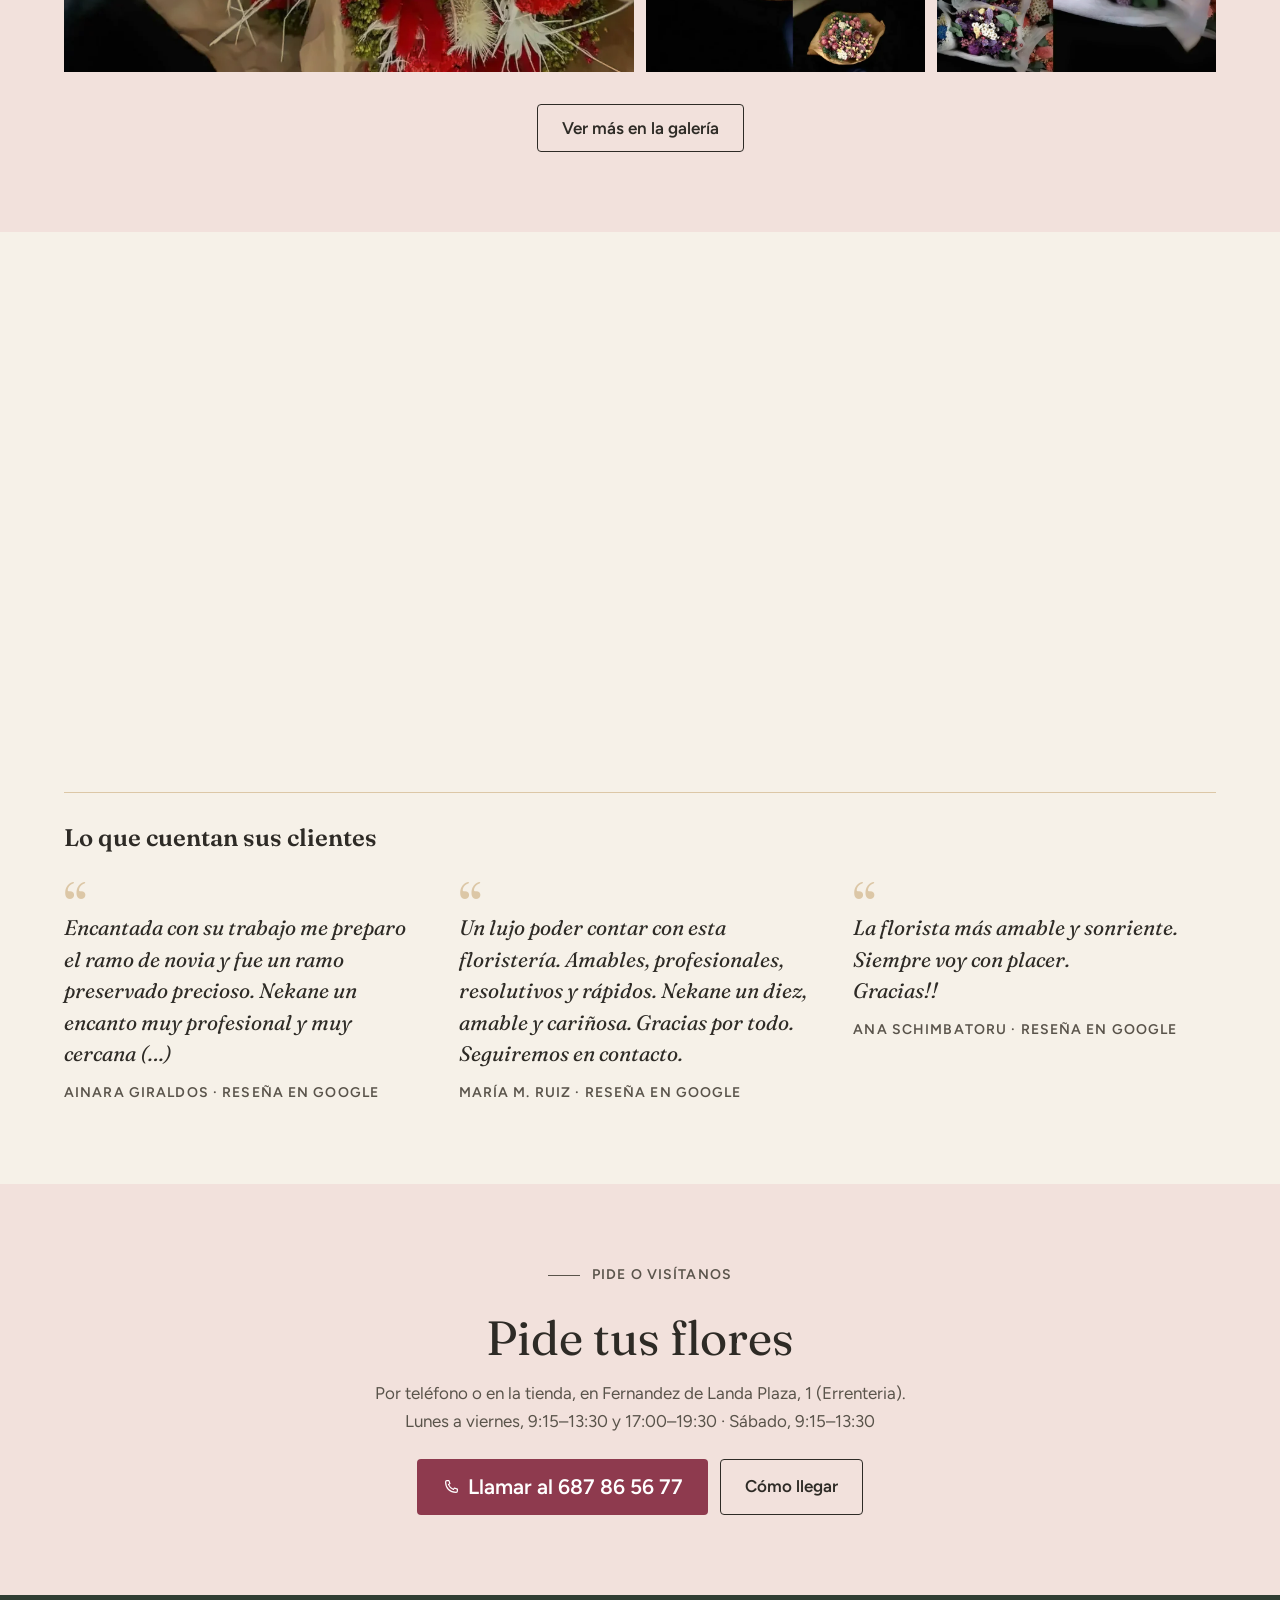
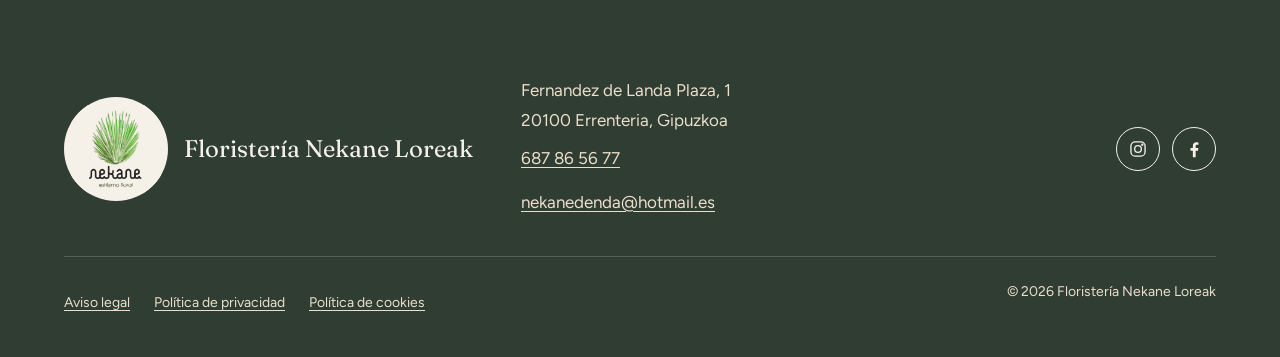
==== commit 7e14b3c4: "Inicio v2: "Ver más en la galería" en Celebraciones (abre la galería filtrada) Co-Authored-By: Claud" ====
--- a/v2/index.html
+++ b/v2/index.html
@@ -109,7 +109,10 @@
           <li>Ramos para regalar</li>
           <li>Encargos a tu gusto</li>
         </ul>
-        <a class="boton boton--llamar" href="tel:+34687865677"><svg class="icono" viewBox="0 0 24 24" aria-hidden="true" focusable="false"><path d="M6.6 3.5h2.6l1.4 4-1.9 1.3a11.5 11.5 0 0 0 6.5 6.5l1.3-1.9 4 1.4v2.6c0 1-.8 1.8-1.8 1.8C10.4 19.2 4.8 13.6 4.8 5.3c0-1 .8-1.8 1.8-1.8z"/></svg>Encarga tu ramo<span class="oculto"> (llamar al 687 86 56 77)</span></a>
+        <div class="acciones">
+          <a class="boton boton--llamar" href="tel:+34687865677"><svg class="icono" viewBox="0 0 24 24" aria-hidden="true" focusable="false"><path d="M6.6 3.5h2.6l1.4 4-1.9 1.3a11.5 11.5 0 0 0 6.5 6.5l1.3-1.9 4 1.4v2.6c0 1-.8 1.8-1.8 1.8C10.4 19.2 4.8 13.6 4.8 5.3c0-1 .8-1.8 1.8-1.8z"/></svg>Encarga tu ramo<span class="oculto"> (llamar al 687 86 56 77)</span></a>
+          <a class="boton boton--secundario" href="galeria.html#celebraciones">Ver más en la galería</a>
+        </div>
       </div>
 
       <!-- Orden: la primera es la grande; las siguientes, las pequeñas
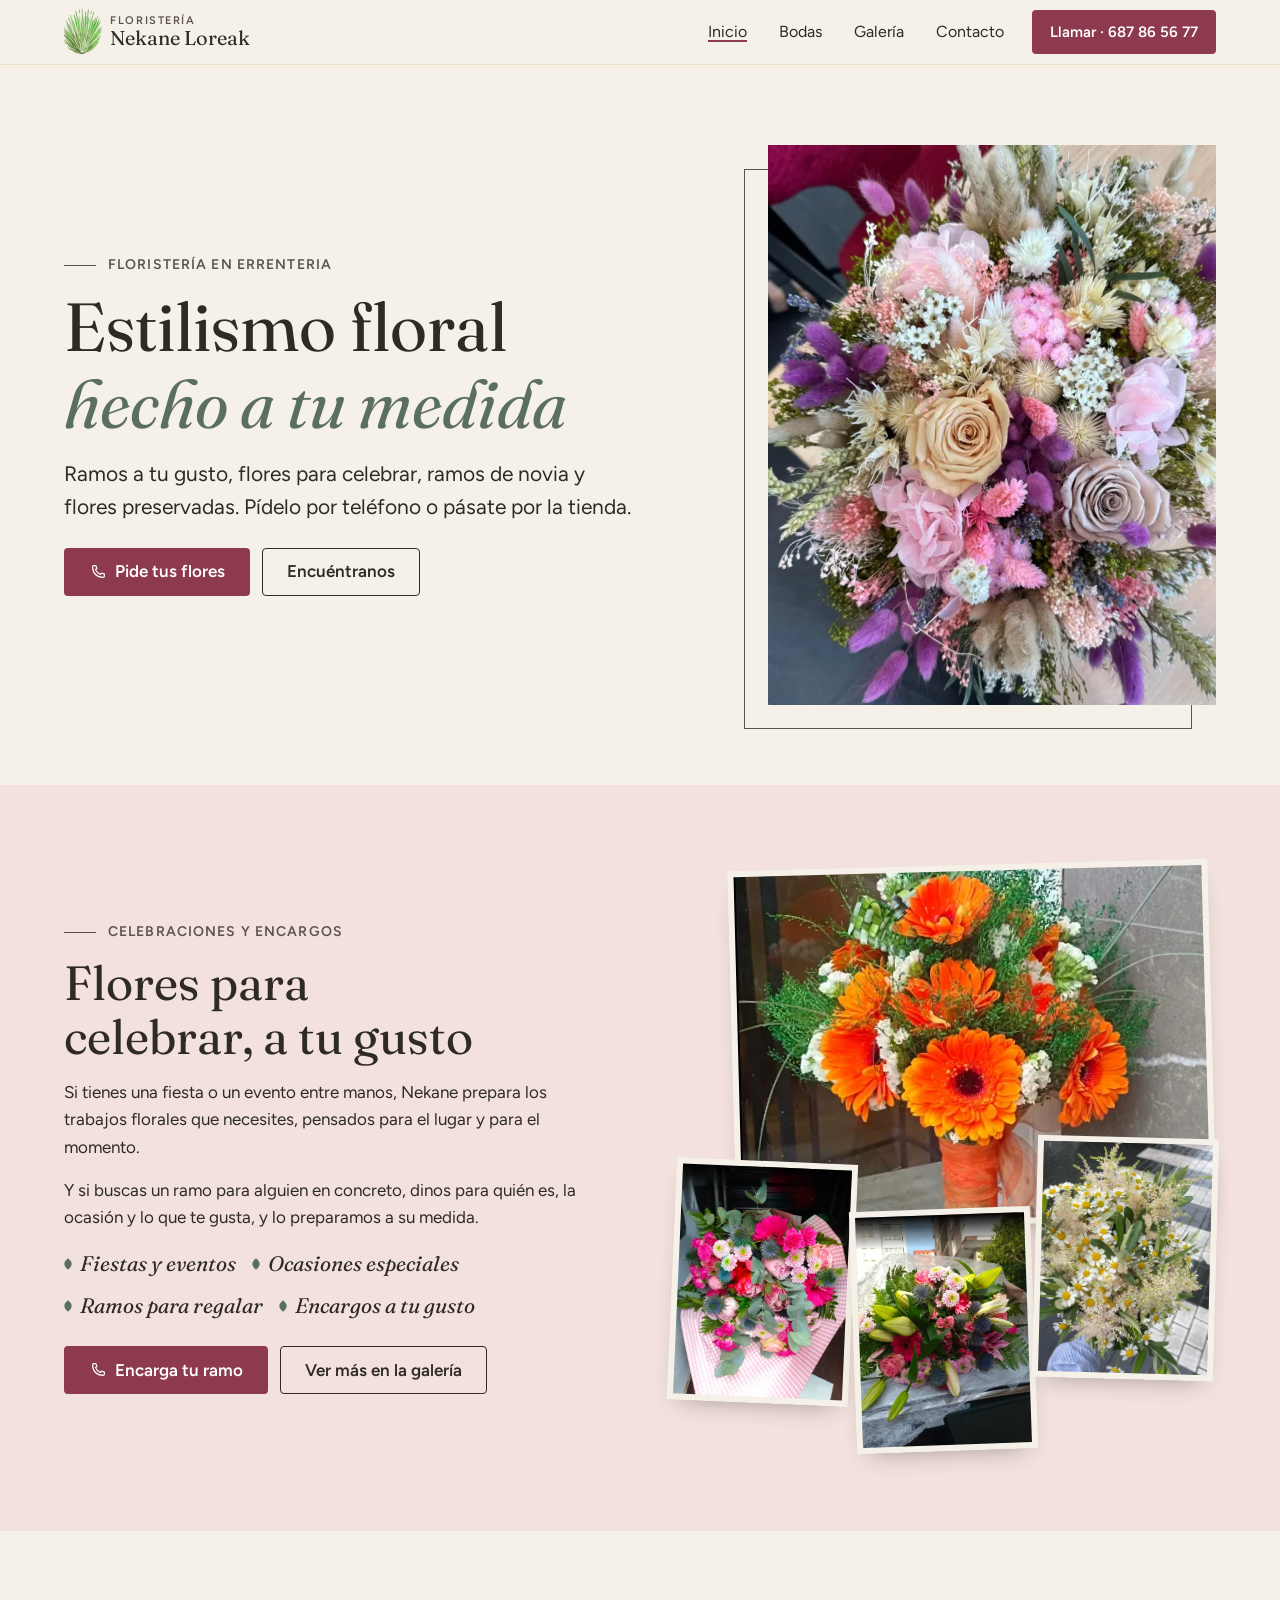
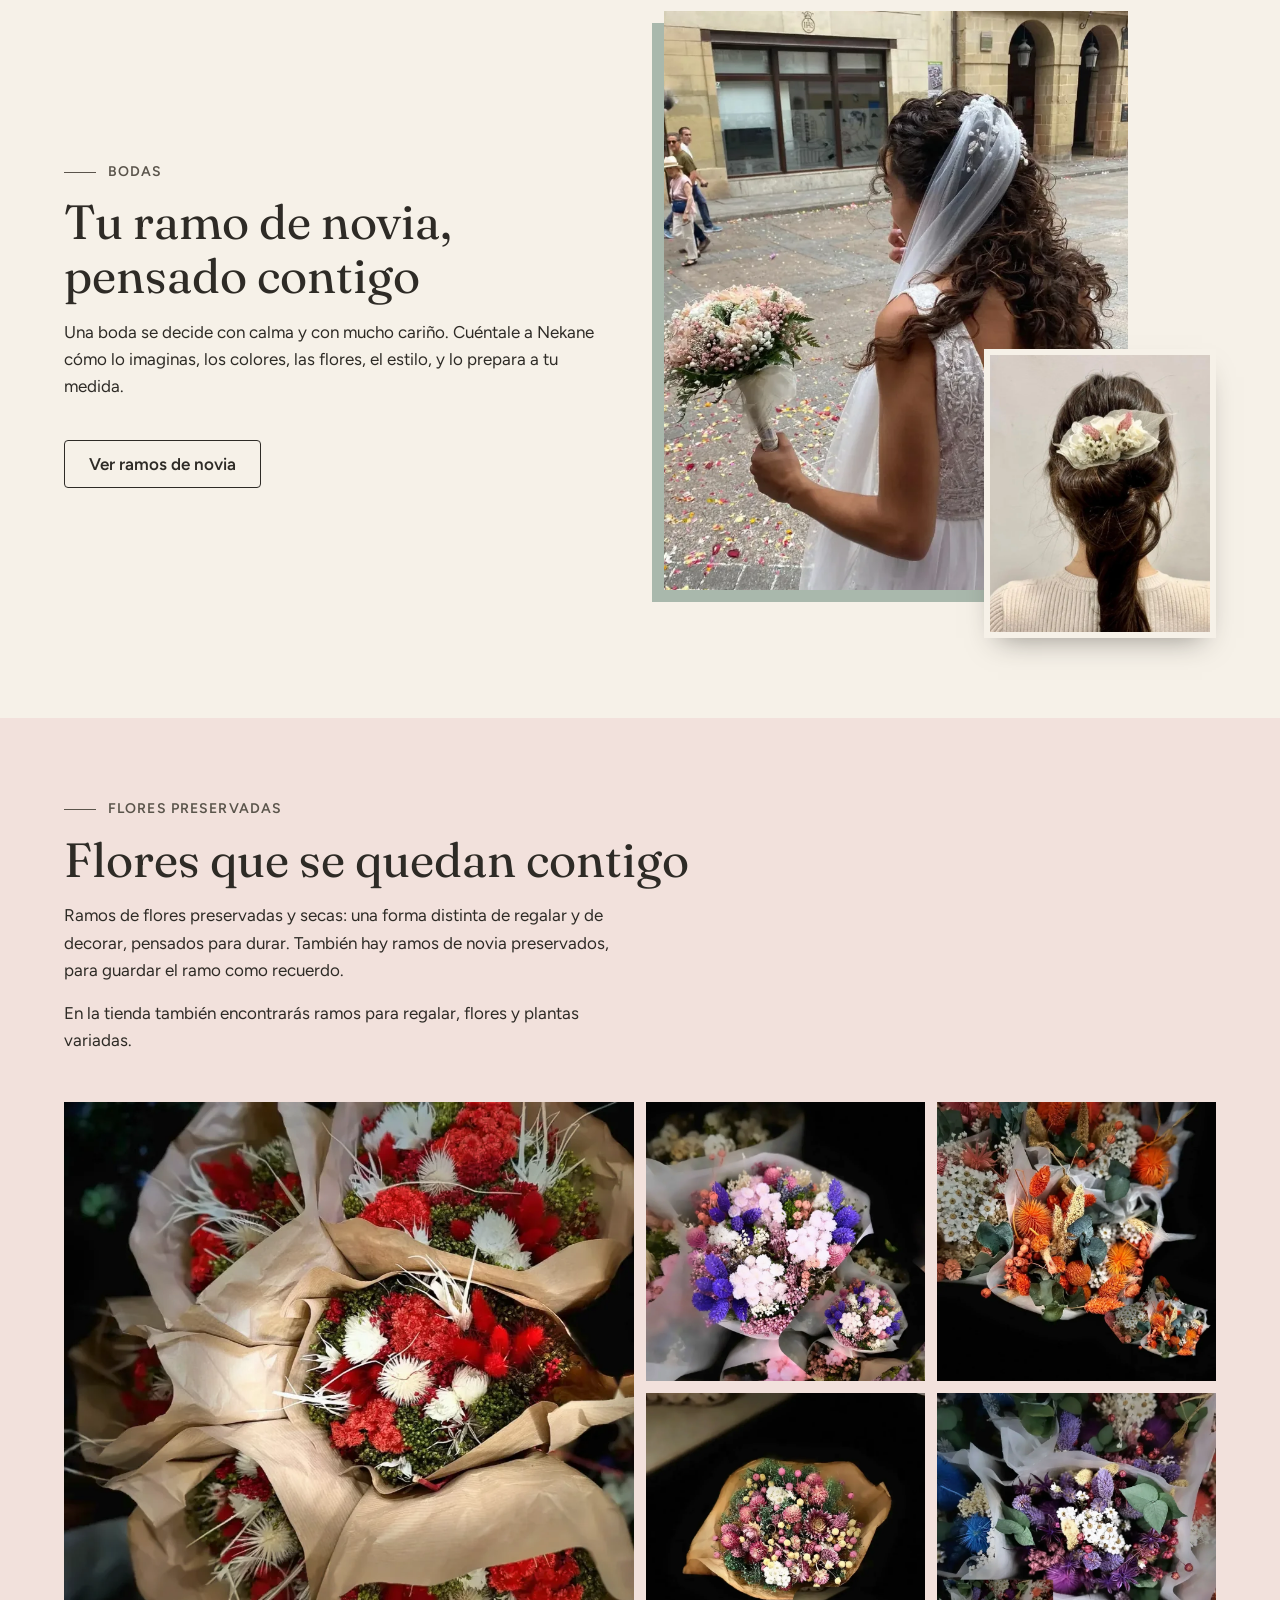
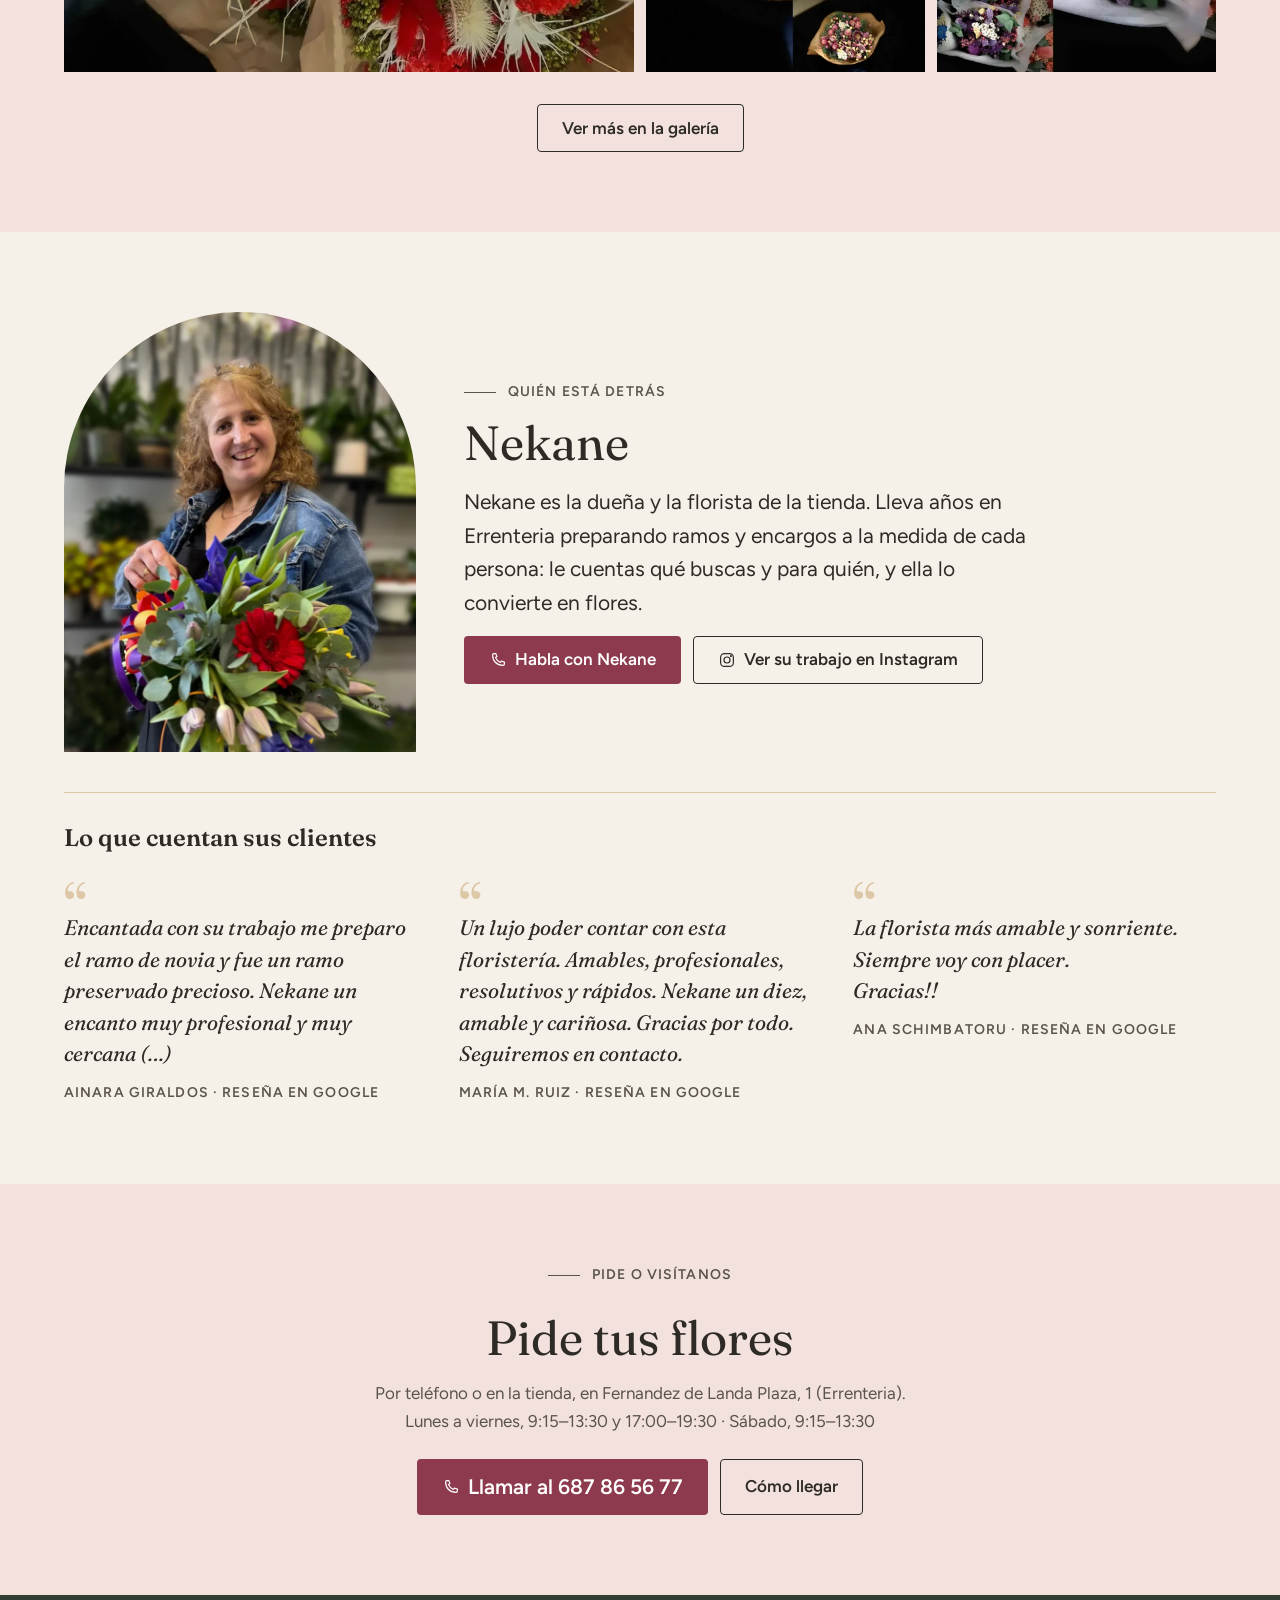
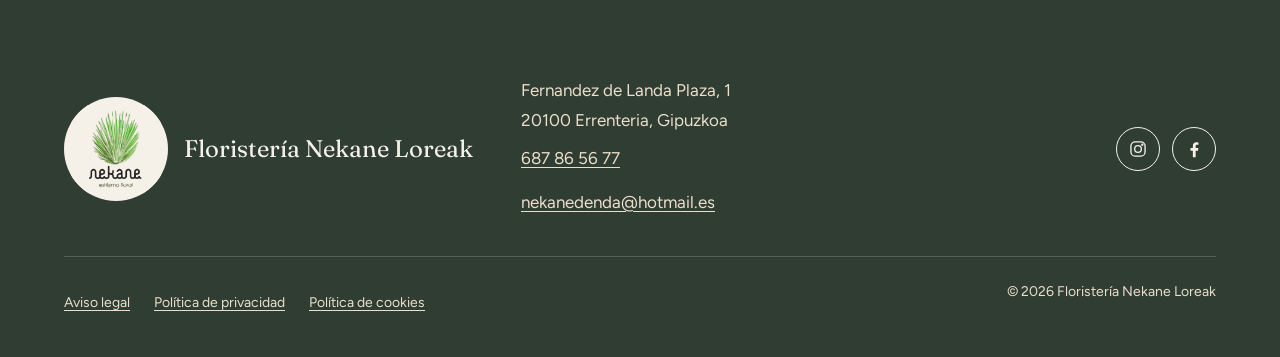
==== commit 981c9316: "Fase 2, paso 5: página de Contacto - Sección de Contacto de la one-page como página: h1 "Pide tus fl" ====
--- a/v2/index.html
+++ b/v2/index.html
@@ -7,7 +7,7 @@
   <!-- Demo privada: que ningún buscador la indexe mientras no sea la web real. -->
   <meta name="robots" content="noindex, nofollow">
   <title>Floristería Nekane Loreak · Errenteria</title>
-  <meta name="description" content="Floristería en Errenteria. Ramos de novia, flores para celebraciones, encargos personalizados, flores preservadas y arreglos para ceremonias y tanatorios. Pedidos por teléfono: 687 86 56 77.">
+  <meta name="description" content="Floristería en Errenteria. Ramos a tu gusto, flores para celebrar, ramos de novia y flores preservadas. Pedidos por teléfono: 687 86 56 77.">
   <meta name="theme-color" content="#F6F1E8">
   <link rel="icon" href="../imagenes/logo.webp" type="image/webp">
 
@@ -272,7 +272,7 @@
       </p>
       <div class="acciones">
         <a class="boton boton--llamar boton--grande" href="tel:+34687865677"><svg class="icono" viewBox="0 0 24 24" aria-hidden="true" focusable="false"><path d="M6.6 3.5h2.6l1.4 4-1.9 1.3a11.5 11.5 0 0 0 6.5 6.5l1.3-1.9 4 1.4v2.6c0 1-.8 1.8-1.8 1.8C10.4 19.2 4.8 13.6 4.8 5.3c0-1 .8-1.8 1.8-1.8z"/></svg>Llamar al 687 86 56 77</a>
-        <a class="boton boton--secundario" href="contacto.html">Cómo llegar</a>
+        <a class="boton boton--secundario" href="contacto.html#donde">Cómo llegar</a>
       </div>
     </section>
 
--- a/v2/styles.css
+++ b/v2/styles.css
@@ -14,7 +14,7 @@
       galería deslizable, botón de flecha y visor de fotos)
    5. Secciones, en el orden de la página (cada una autocontenida, para poder
       pasar a página en la v2): cabecera, inicio, celebraciones, bodas,
-      preservadas, nekane, contacto, ceremonias y pie
+      preservadas, nekane, contacto, llamada final y pie
    ========================================================================== */
 
 
@@ -1717,6 +1717,14 @@
   margin-bottom: var(--esp-4);
 }
 
+/* En la página de Contacto, "Horario" y "Dónde estamos" son h2 (el título
+   principal es h1) con el mismo aspecto que los h3 de la one-page. */
+.contacto__datos .contacto__subtitulo {
+  margin: var(--esp-6) 0 var(--esp-3);
+  font-size: var(--titulo-3);
+  font-weight: 600;
+}
+
 /* Botón grande de llamada: la acción final de la página. A todo el ancho en
    móvil para que sea fácil de tocar. */
 .boton--grande {
@@ -1816,28 +1824,23 @@
 }
 
 
-/* --- Ceremonias ----------------------------------------------------------- */
-
-/* Franja corta y sobria: fondo crema, sin color de acento, sin efectos ni
-   animaciones. Las fotos no son enlaces. */
-.ceremonias {
-  display: grid;
-  gap: var(--esp-5);
-}
-
-.ceremonias__texto p:last-child {
-  margin-bottom: 0;
-}
-
-/* Tanatorios en una línea discreta, con el teléfono a mano. */
-.ceremonias__nota {
+/* Página de Contacto (contacto.html): mapa más grande y nota de tanatorios. */
+.contacto--pagina .contacto__mapa iframe {
+  aspect-ratio: 1;
+}
+
+.contacto__nota {
+  grid-column: 1 / -1;
+  margin: 0;
+  padding-top: var(--esp-5);
+  border-top: 1px solid var(--kraft);
   font-size: var(--texto-sm);
   color: var(--tinta-suave);
 }
 
 /* Zona táctil de 44 px con relleno vertical compensado por margen negativo:
    se toca igual de bien pero no separa las líneas del párrafo. */
-.ceremonias__nota a {
+.contacto__nota a {
   display: inline-block;
   padding-block: 0.75rem;
   margin-block: -0.75rem;
@@ -1845,32 +1848,18 @@
   color: var(--tinta);
 }
 
-.ceremonias__fotos {
-  display: grid;
-  grid-template-columns: 1fr 1fr;
-  gap: var(--esp-2);
-}
-
-.ceremonias__fotos img {
-  width: 100%;
-  aspect-ratio: 1;
-  object-fit: cover;
-}
-
-/* Escritorio: texto a la izquierda y las dos fotos a la derecha. */
 @media (min-width: 64em) {
-  .ceremonias {
-    grid-template-columns: 1fr 1.2fr;
-    align-items: center;
-    column-gap: var(--esp-8);
-  }
-}
-
-
-/* --- Llamada final (Inicio de la v2) --------------------------------------- */
-
-/* Cierre del Inicio: título, dirección y horario en dos líneas, y las dos
-   acciones (llamar y cómo llegar), centrado. */
+  .contacto--pagina .contacto__mapa iframe {
+    aspect-ratio: auto;
+    min-height: 34rem;
+  }
+}
+
+
+/* --- Llamada final (Inicio, Bodas y Galería) ------------------------------ */
+
+/* Cierre de página: título, una o dos líneas de texto y las dos acciones
+   (llamar y cómo llegar), centrado. */
 .llamada-final {
   display: grid;
   justify-items: center;
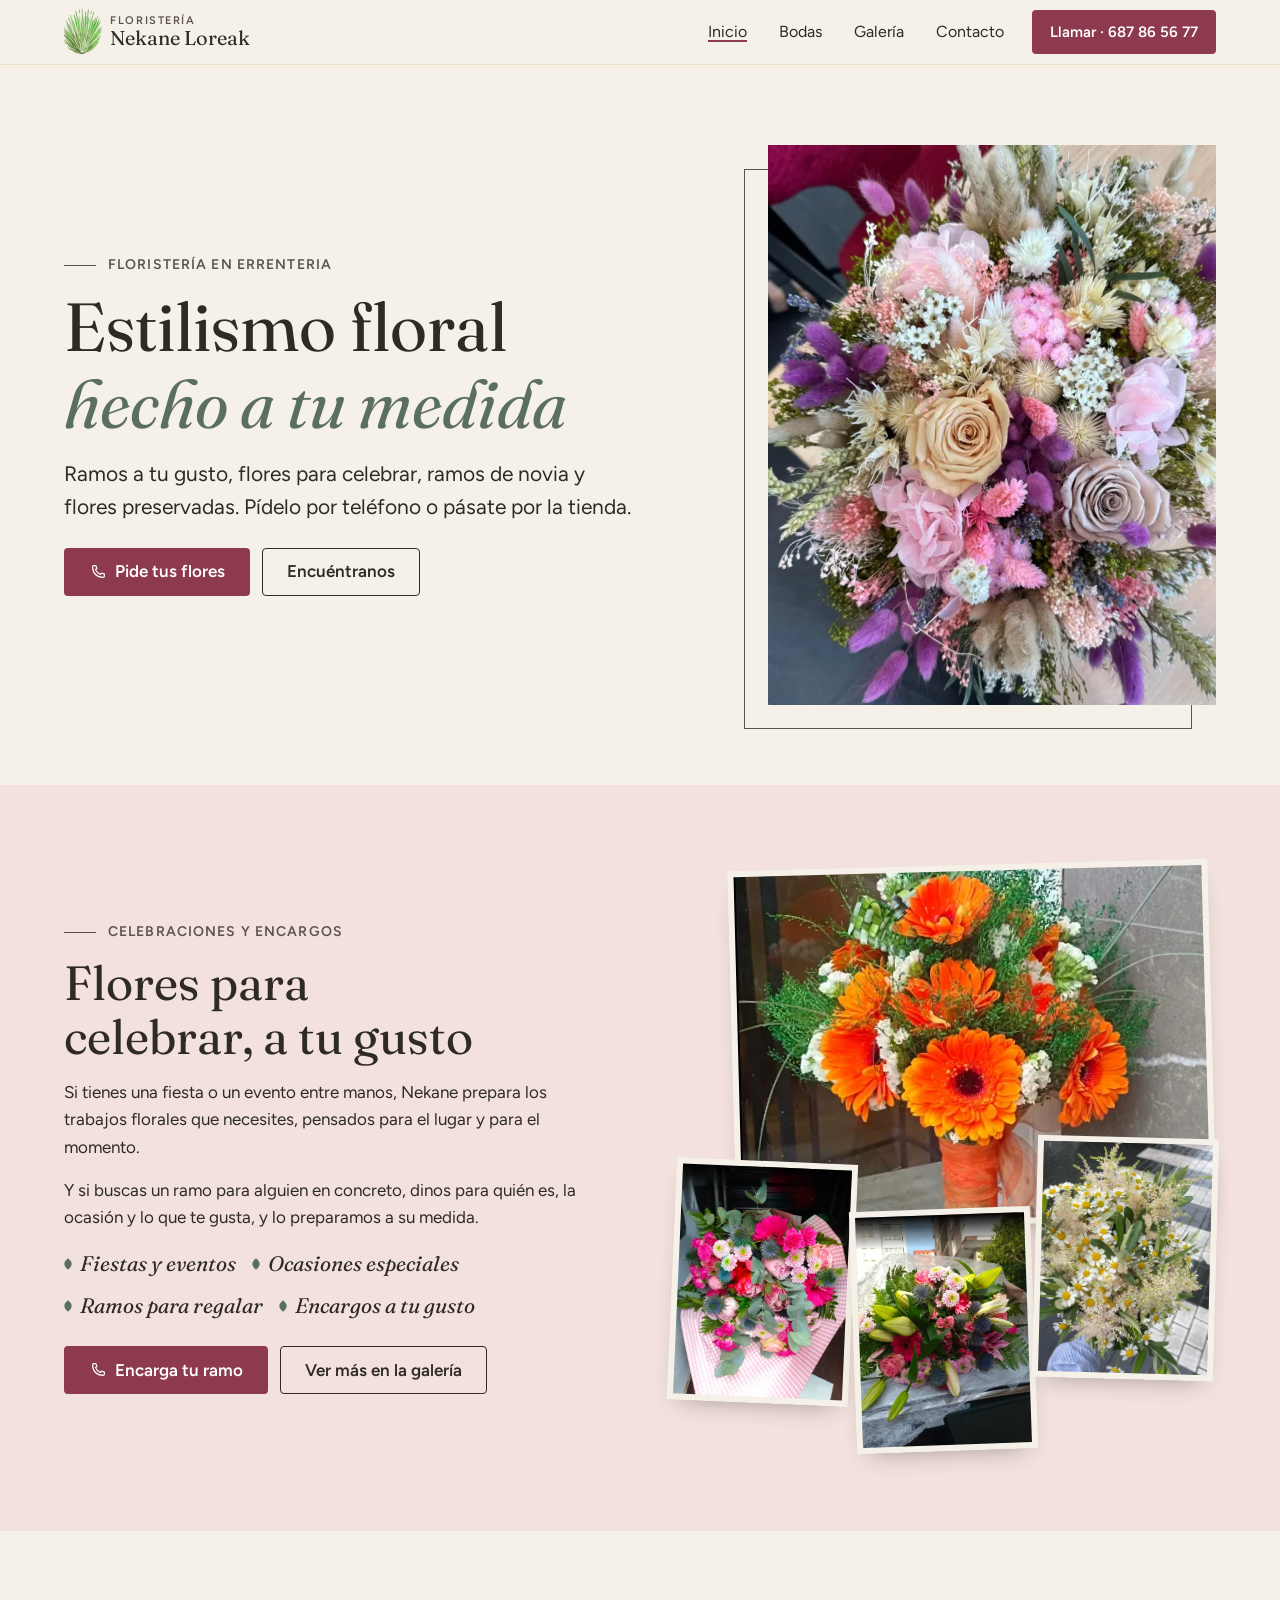
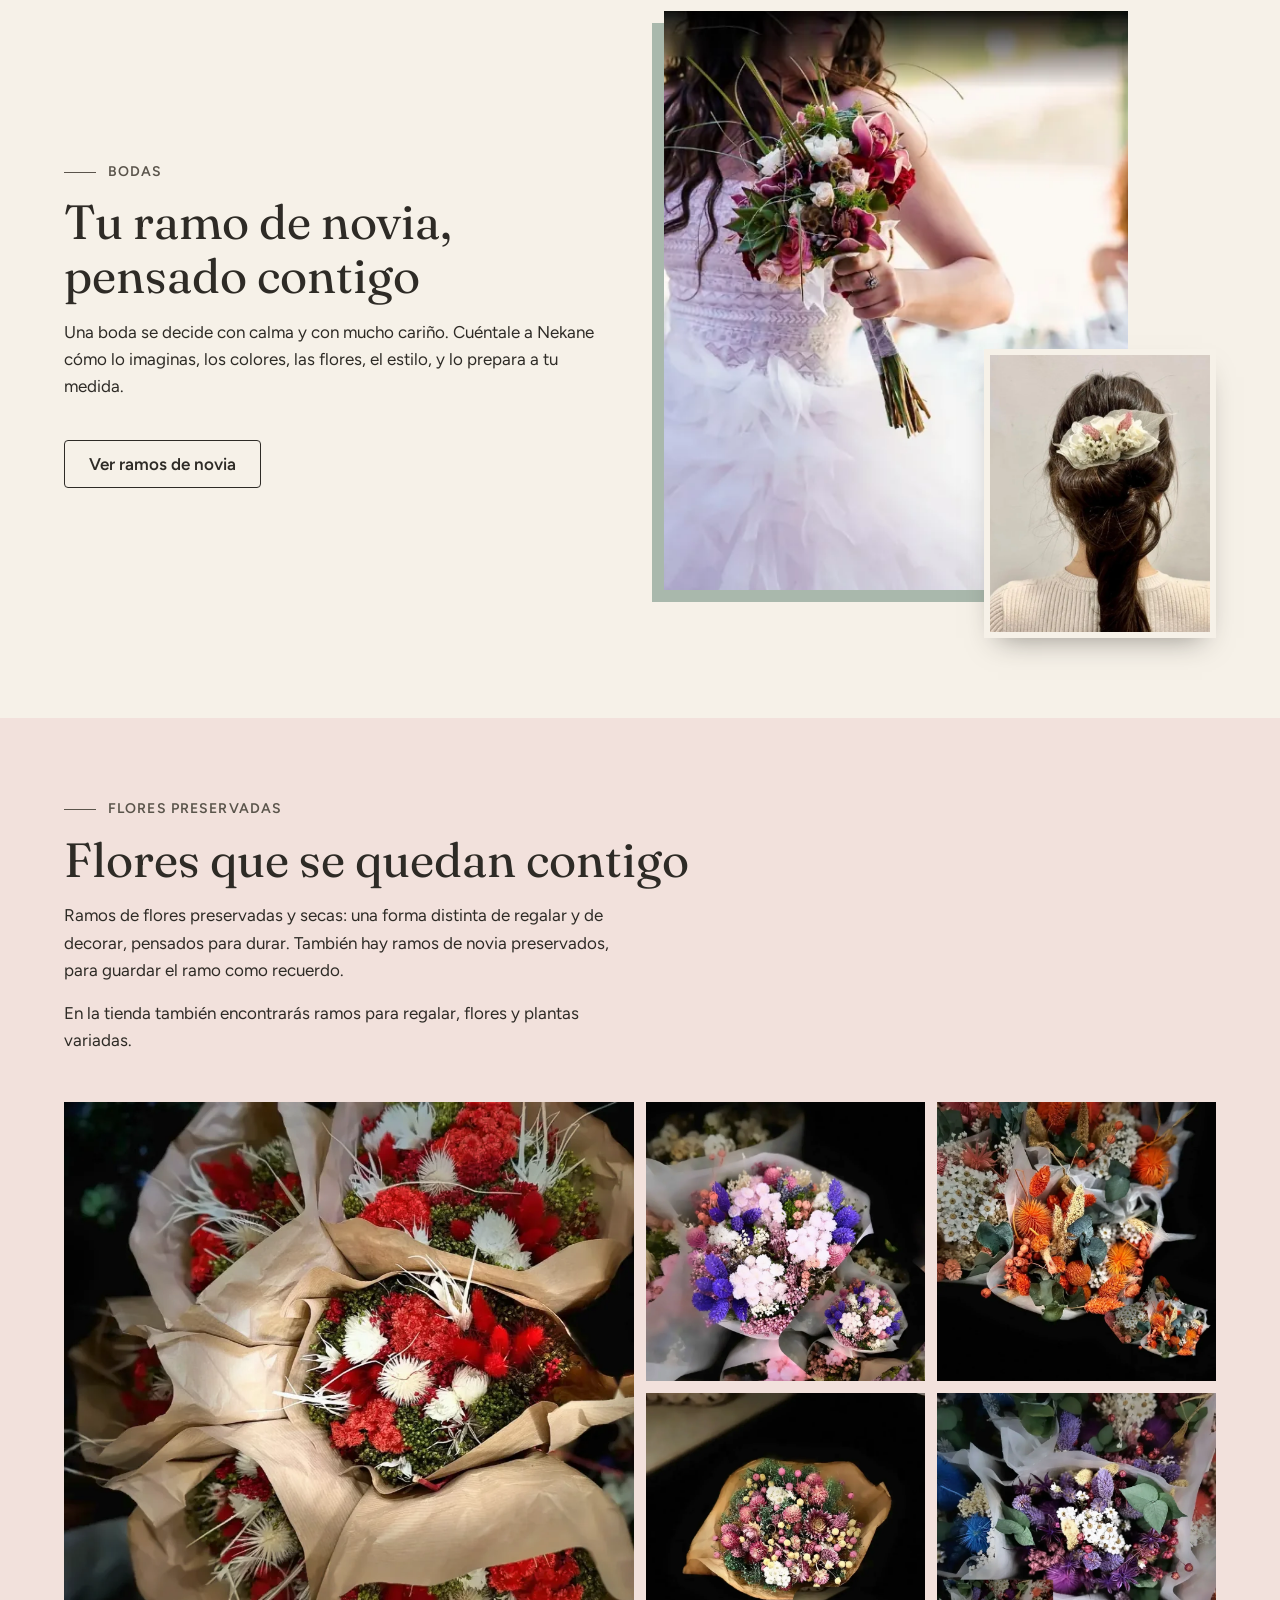
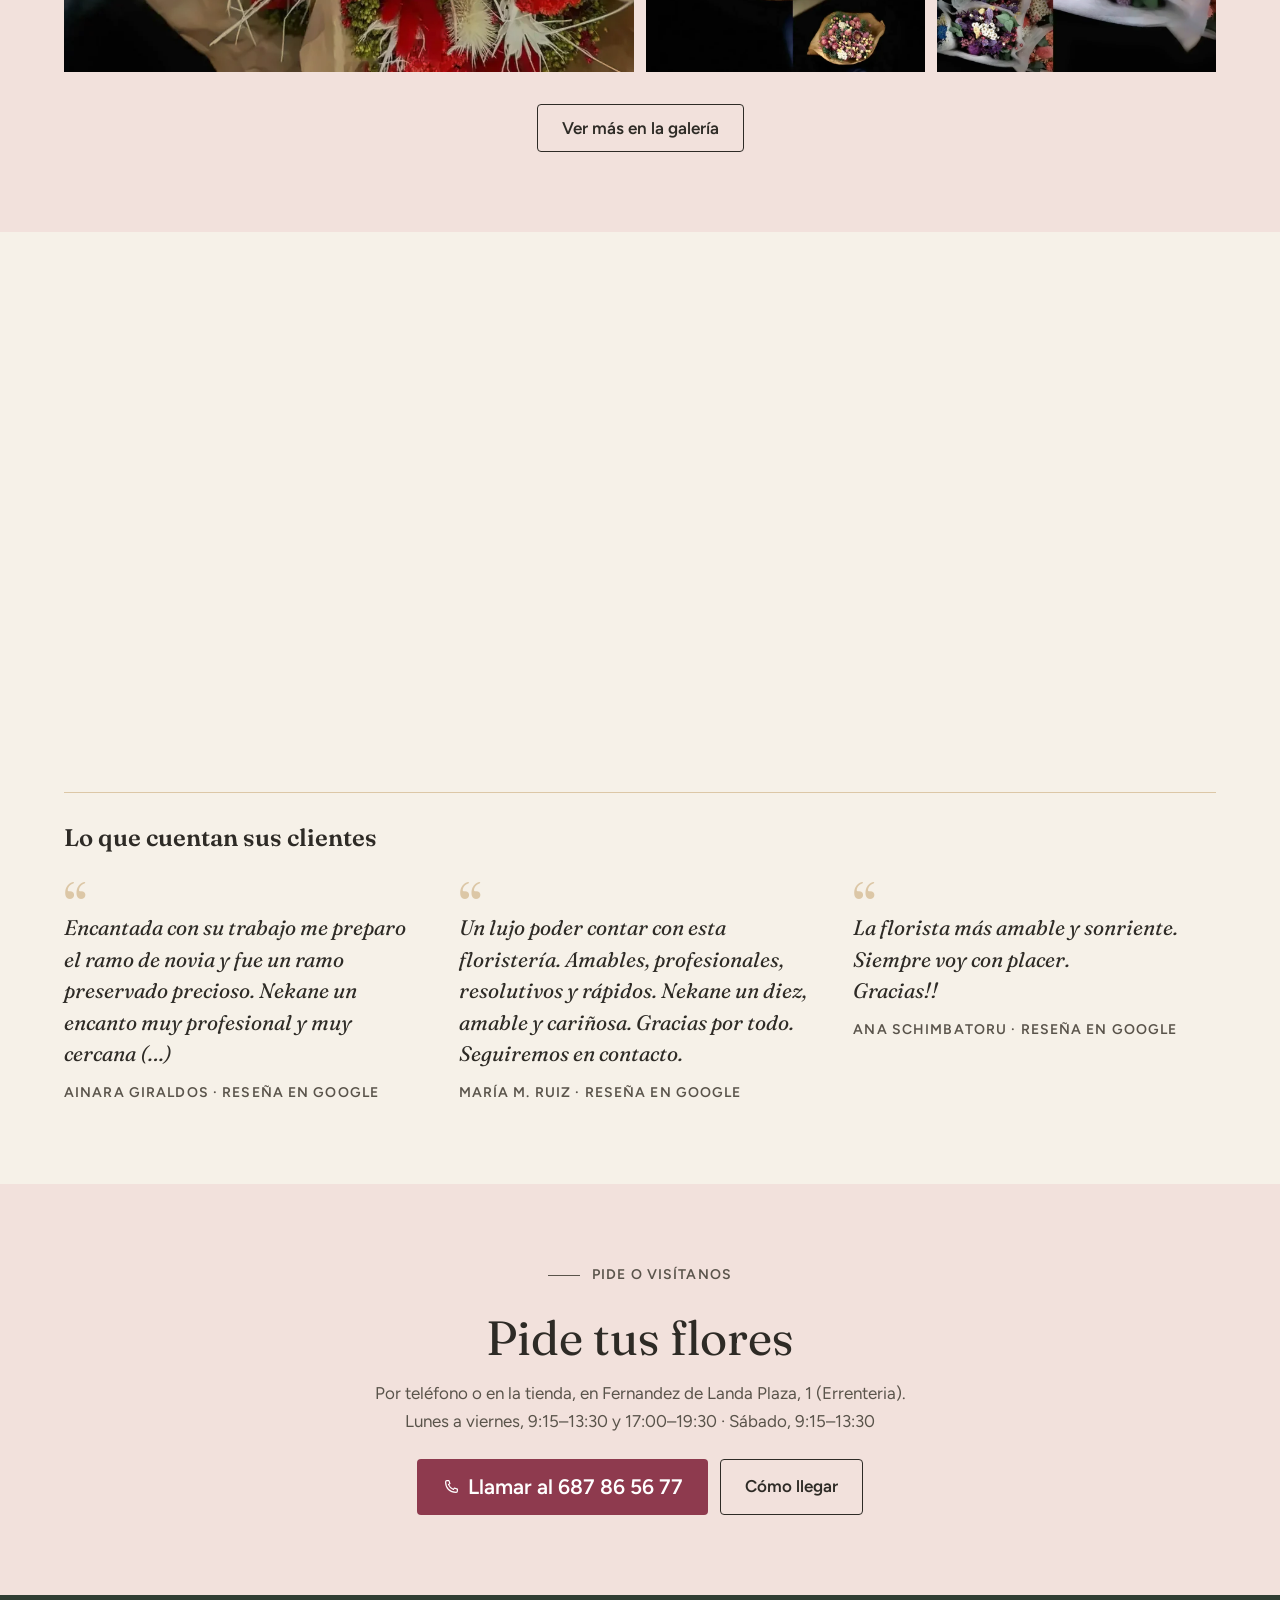
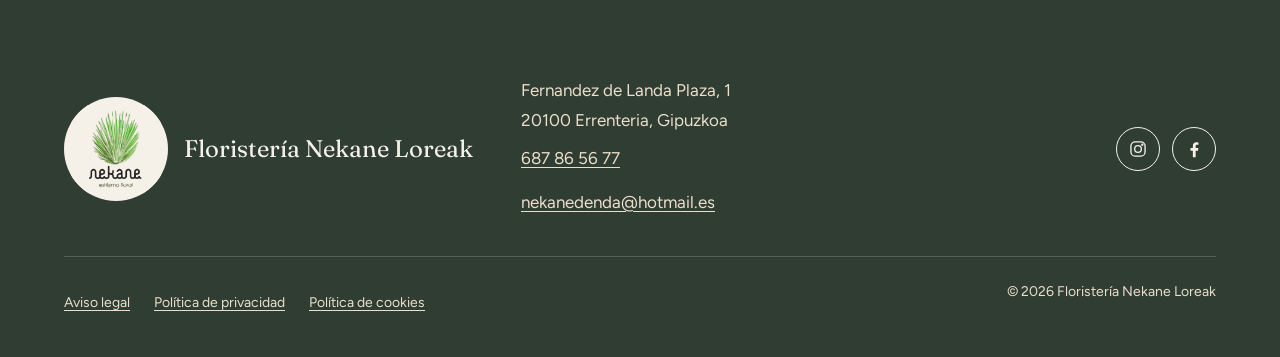
==== commit 5a978532: "v2: reparto de fotos de bodas entre el Inicio y la página de Bodas - Inicio, adelanto de Bodas: ramo" ====
--- a/v2/index.html
+++ b/v2/index.html
@@ -145,8 +145,8 @@
       <!-- Composición principal: la novia en grande y, sobre su esquina, un
            detalle (el tocado) como segunda foto que la acompaña. -->
       <div class="bodas__composicion">
-        <img class="bodas__principal" src="../imagenes/ramo-boda8.webp" width="922" height="925" loading="lazy"
-             alt="Novia de espaldas, con velo y un ramo de flores rosas y blancas, en una calle con pétalos en el suelo">
+        <img class="bodas__principal" src="../imagenes/ramo-boda5.webp" width="692" height="628" loading="lazy"
+             alt="Novia con vestido de tul sosteniendo un ramo de orquídeas, rosas y flores rojas">
         <img class="bodas__detalle" src="../imagenes/ramo-deco5.webp" width="741" height="856" loading="lazy"
              alt="Tocado de flores secas blancas y rosas en un recogido de pelo">
       </div>
--- a/v2/styles.css
+++ b/v2/styles.css
@@ -1387,10 +1387,21 @@
   }
 }
 
-/* Cabecera de Bodas en móvil: el recorte se desplaza un poco a la izquierda
-   para que entren los dos ramos (el de calas quedaba cortado). */
-.inicio__foto--ramos {
-  --inicio-foco: 40% center;
+/* Cabecera de Bodas: encuadre más abierto para que se vea el ramo. En móvil
+   el recorte se desplaza a la izquierda (el ramo está a ese lado); en
+   escritorio el marco es cuadrado, como la foto, y se ve entera. */
+.inicio__foto--novia {
+  --inicio-foco: 25% center;
+}
+
+@media (min-width: 48em) {
+  .inicio__figura--cuadrada {
+    aspect-ratio: 1;
+  }
+
+  .inicio__foto--novia {
+    --inicio-foco: center;
+  }
 }
 
 /* Lo que prepara Nekane: tres bloques numerados (01, 02, 03). */
